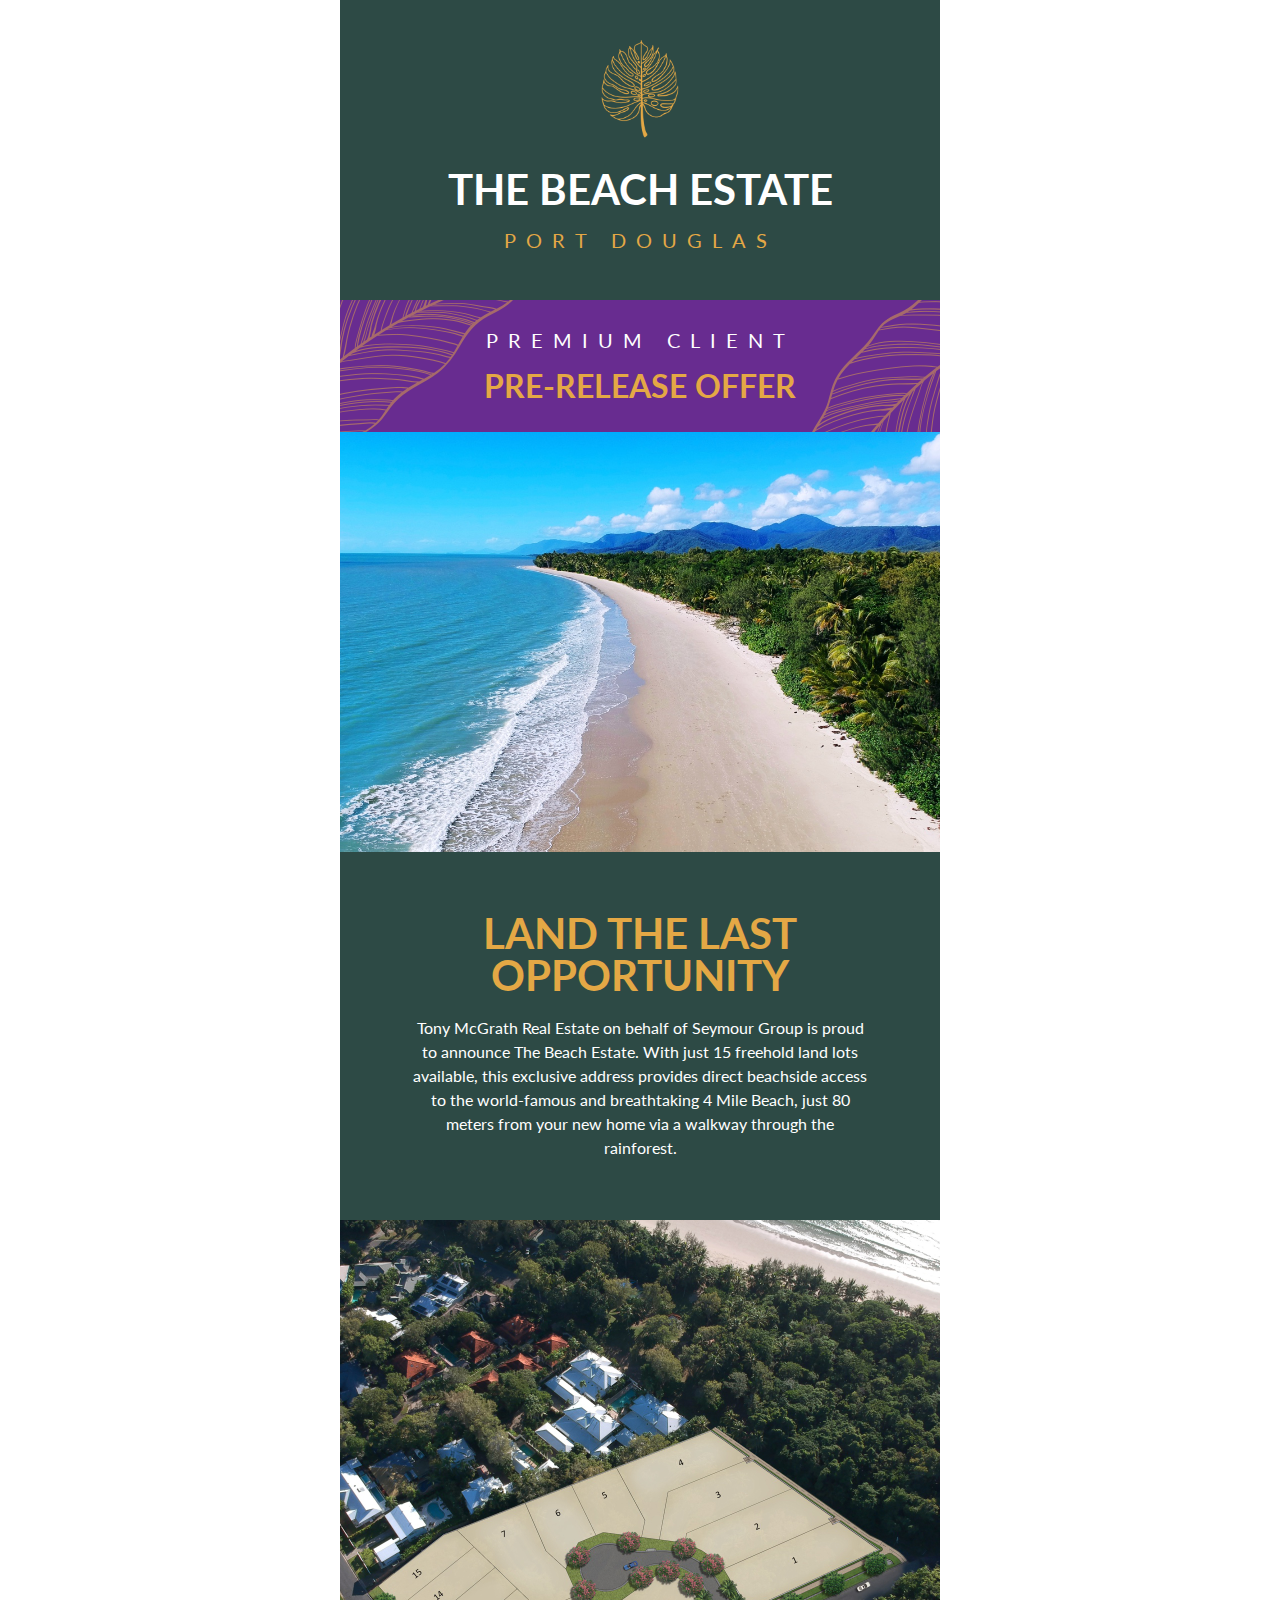
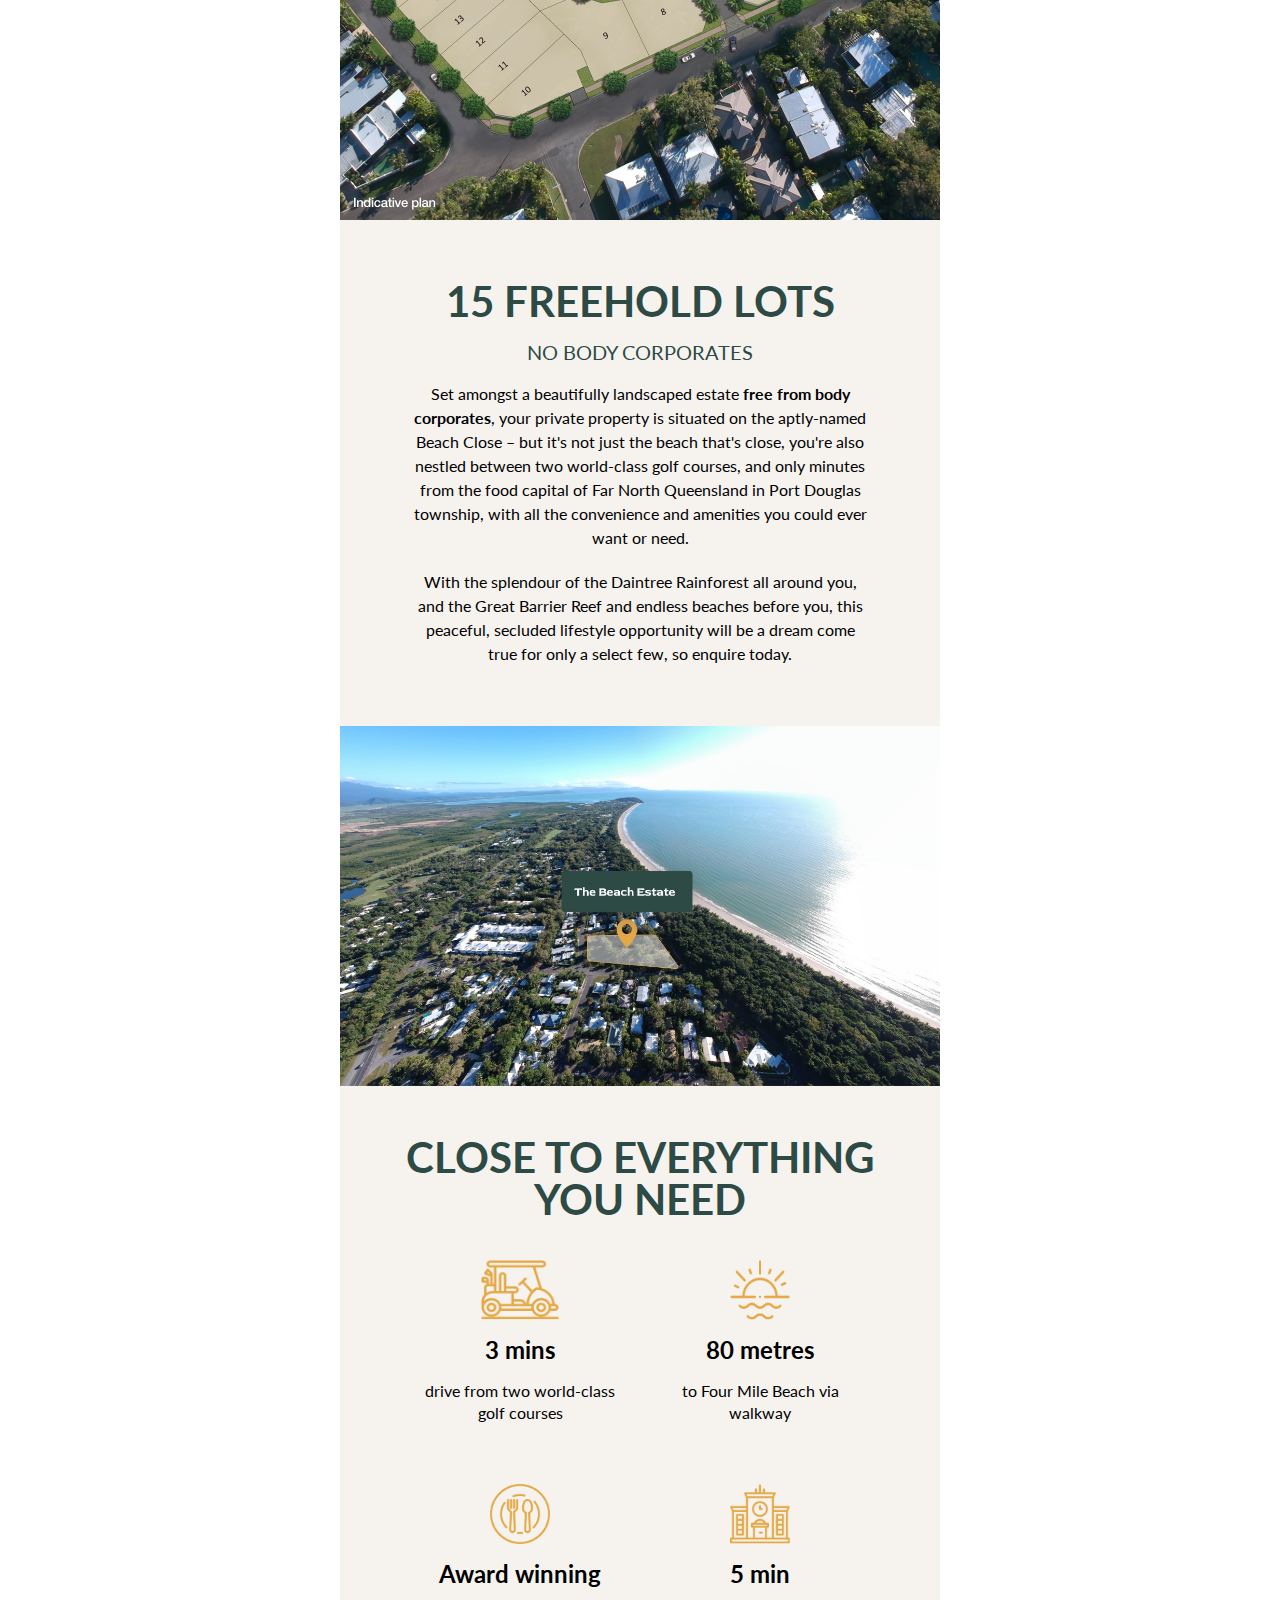
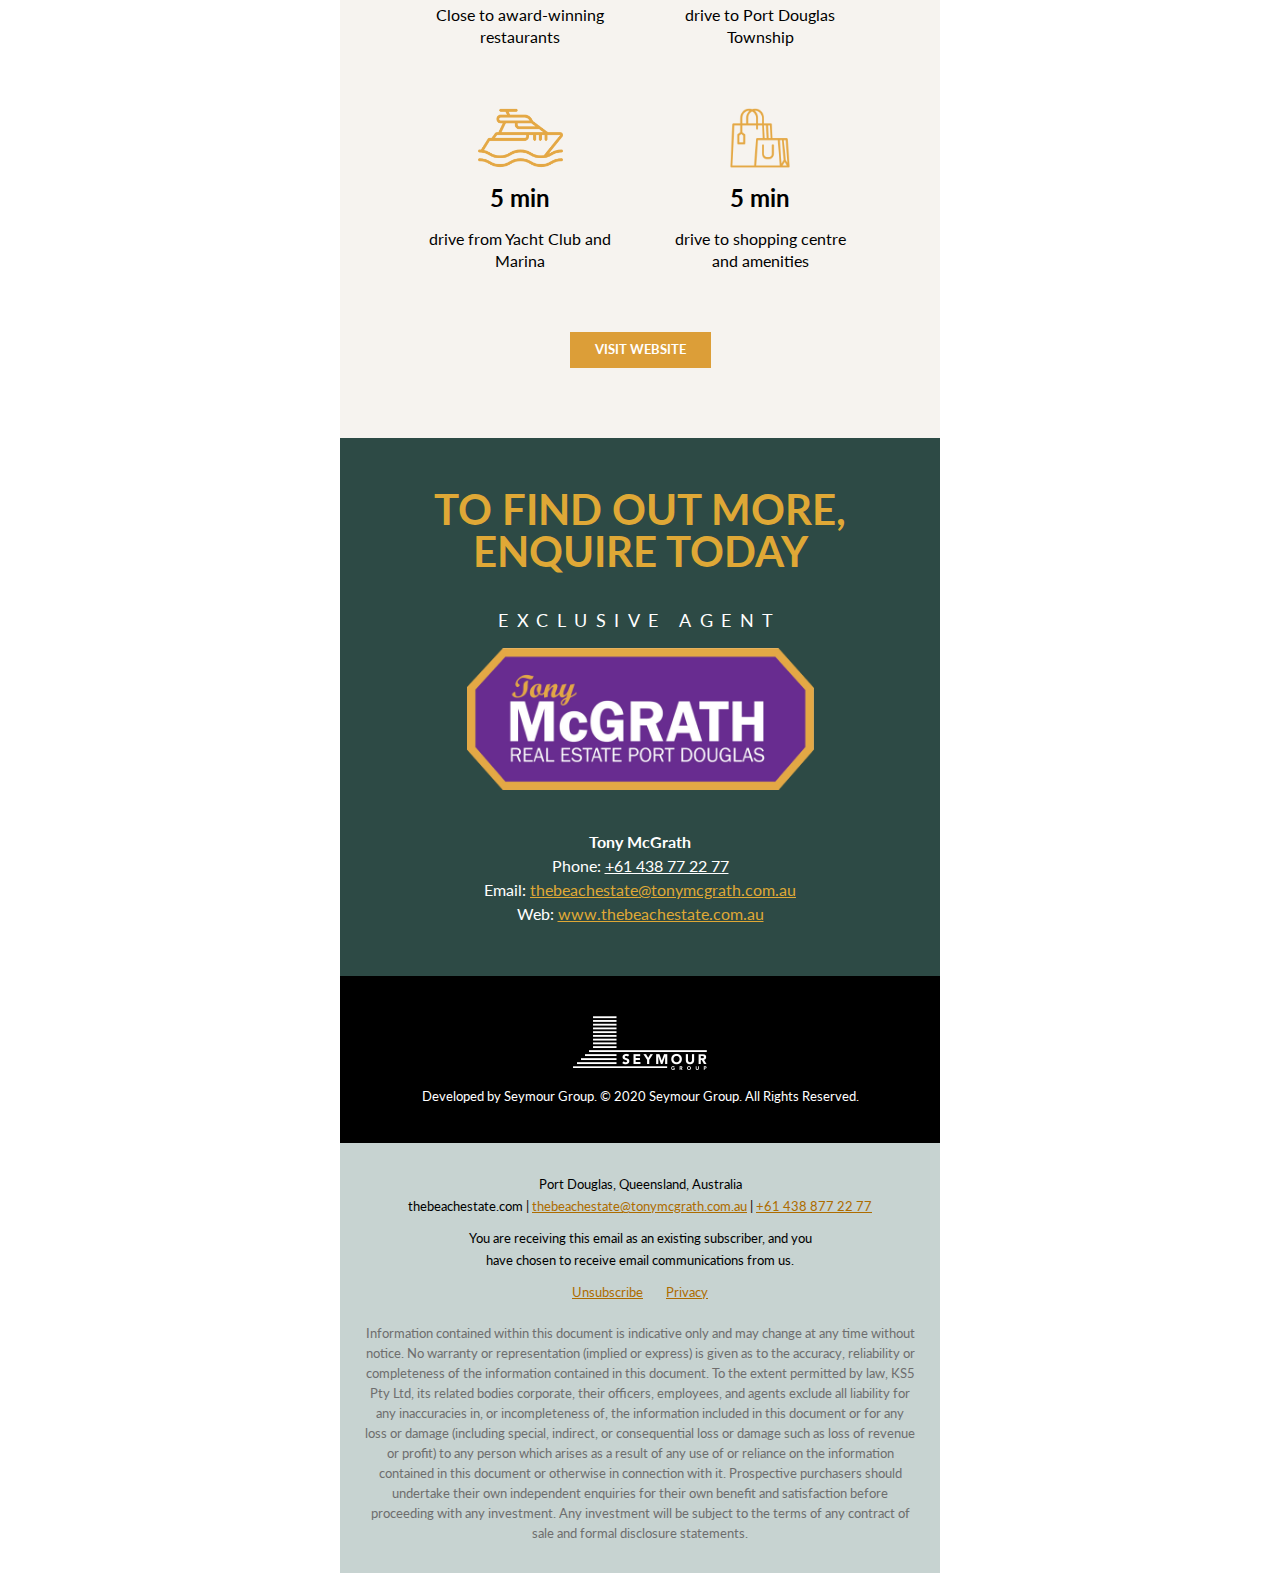
==== index.html @ 533c3c9e "Update footer link" ====
<!doctype html>
<html xmlns="http://www.w3.org/1999/xhtml" xmlns:v="urn:schemas-microsoft-com:vml" xmlns:o="urn:schemas-microsoft-com:office:office">

<head>
  <title>
  </title>
  <!--[if !mso]><!-- -->
  <meta http-equiv="X-UA-Compatible" content="IE=edge">
  <!--<![endif]-->
  <meta http-equiv="Content-Type" content="text/html; charset=UTF-8">
  <meta name="viewport" content="width=device-width, initial-scale=1">
  <style type="text/css">
    #outlook a {
      padding: 0;
    }

    body {
      margin: 0;
      padding: 0;
      -webkit-text-size-adjust: 100%;
      -ms-text-size-adjust: 100%;
    }

    table,
    td {
      border-collapse: collapse;
      mso-table-lspace: 0pt;
      mso-table-rspace: 0pt;
    }

    img {
      border: 0;
      height: auto;
      line-height: 100%;
      outline: none;
      text-decoration: none;
      -ms-interpolation-mode: bicubic;
    }

    p {
      display: block;
      margin: 13px 0;
    }
  </style>
  <!--[if mso]>
        <xml>
        <o:OfficeDocumentSettings>
          <o:AllowPNG/>
          <o:PixelsPerInch>96</o:PixelsPerInch>
        </o:OfficeDocumentSettings>
        </xml>
        <![endif]-->
  <!--[if lte mso 11]>
        <style type="text/css">
          .mj-outlook-group-fix { width:100% !important; }
        </style>
        <![endif]-->
  <!--[if !mso]><!-->
  <link href="https://fonts.googleapis.com/css?family=Lato:300,400,500,700" rel="stylesheet" type="text/css">
  <link href="https://fonts.googleapis.com/css2?family=Lato:wght@400;700&display=swap" rel="stylesheet" type="text/css">
  <style type="text/css">
    @import url(https://fonts.googleapis.com/css?family=Lato:300,400,500,700);
    @import url(https://fonts.googleapis.com/css2?family=Lato:wght@400;700&display=swap);
  </style>
  <!--<![endif]-->
  <style type="text/css">
    @media only screen and (min-width:480px) {
      .mj-column-per-100 {
        width: 100% !important;
        max-width: 100%;
      }

      .mj-column-per-40 {
        width: 40% !important;
        max-width: 40%;
      }
    }
  </style>
  <style type="text/css">
    @media only screen and (max-width:480px) {
      table.mj-full-width-mobile {
        width: 100% !important;
      }

      td.mj-full-width-mobile {
        width: auto !important;
      }
    }
  </style>
  <style type="text/css">
    @media (max-width:680px) {
      .title div {
        font-size: 30px !important
      }

      .sub-title div {
        font-size: 18px !important
      }
    }

    .inline-text div {
      white-space: nowrap;
    }

    @media (max-width:350px) {
      .inline-text div {
        font-size: 14px !important;
      }
    }
  </style>
</head>

<body>
  <div style="">
    <!-- Brand -->
    <!--[if mso | IE]>
      <table
         align="center" border="0" cellpadding="0" cellspacing="0" class="" style="width:600px;" width="600"
      >
        <tr>
          <td style="line-height:0px;font-size:0px;mso-line-height-rule:exactly;">
      <![endif]-->
    <div style="background:#2D4A45;background-color:#2D4A45;margin:0px auto;max-width:600px;">
      <table align="center" border="0" cellpadding="0" cellspacing="0" role="presentation" style="background:#2D4A45;background-color:#2D4A45;width:100%;">
        <tbody>
          <tr>
            <td style="direction:ltr;font-size:0px;padding:20px 0;text-align:center;">
              <!--[if mso | IE]>
                  <table role="presentation" border="0" cellpadding="0" cellspacing="0">
                
        <tr>
      
            <td
               class="" style="vertical-align:top;width:600px;"
            >
          <![endif]-->
              <div class="mj-column-per-100 mj-outlook-group-fix" style="font-size:0px;text-align:left;direction:ltr;display:inline-block;vertical-align:top;width:100%;">
                <table border="0" cellpadding="0" cellspacing="0" role="presentation" width="100%">
                  <tbody>
                    <tr>
                      <td style="vertical-align:top;padding:20px 0 20px;">
                        <table border="0" cellpadding="0" cellspacing="0" role="presentation" style="" width="100%">
                          <tr>
                            <td align="center" style="font-size:0px;padding:0 0 20px 0;word-break:break-word;">
                              <table border="0" cellpadding="0" cellspacing="0" role="presentation" style="border-collapse:collapse;border-spacing:0px;">
                                <tbody>
                                  <tr>
                                    <td style="width:78px;">
                                      <img height="auto" src="https://tomdevvn90.github.io/beach-estate-mail-template/assets/Branding/Palm-BRAND.png" style="border:0;display:block;outline:none;text-decoration:none;height:auto;width:100%;font-size:13px;" width="78" />
                                    </td>
                                  </tr>
                                </tbody>
                              </table>
                            </td>
                          </tr>
                          <tr>
                            <td align="center" class="title" style="font-size:0px;padding:10px 25px;word-break:break-word;">
                              <div style="font-family:Lato, Helvetica, Arial, sans-serif;font-size:42px;font-weight:700;line-height:1;text-align:center;text-transform:uppercase;color:white;">
                                <singleline label="The Beach Estate">The Beach Estate</singleline>
                              </div>
                            </td>
                          </tr>
                          <tr>
                            <td align="center" class="sub-title" style="font-size:0px;padding:10px 25px;word-break:break-word;">
                              <div style="font-family:Lato, Helvetica, Arial, sans-serif;font-size:20px;letter-spacing:10px;line-height:1;text-align:center;text-transform:uppercase;color:#E4A845;">
                                <singleline label="Port Douglas">Port Douglas</singleline>
                              </div>
                            </td>
                          </tr>
                        </table>
                      </td>
                    </tr>
                  </tbody>
                </table>
              </div>
              <!--[if mso | IE]>
            </td>
          
        </tr>
      
                  </table>
                <![endif]-->
            </td>
          </tr>
        </tbody>
      </table>
    </div>
    <!--[if mso | IE]>
          </td>
        </tr>
      </table>
      <![endif]-->
    <!-- Offer -->
    <!--[if mso | IE]>
      <table
         align="center" border="0" cellpadding="0" cellspacing="0" class="" style="width:600px;" width="600"
      >
        <tr>
          <td style="line-height:0px;font-size:0px;mso-line-height-rule:exactly;">
      
        <v:rect  style="width:600px;" xmlns:v="urn:schemas-microsoft-com:vml" fill="true" stroke="false">
        <v:fill  origin="0.5, 0" position="0.5, 0" src="https://tomdevvn90.github.io/beach-estate-mail-template/assets/bg-ss-2.png" color="#f0f0f0" type="tile" />
        <v:textbox style="mso-fit-shape-to-text:true" inset="0,0,0,0">
      <![endif]-->
    <div style="background:#f0f0f0 url(https://tomdevvn90.github.io/beach-estate-mail-template/assets/bg-ss-2.png) center top / auto repeat;background-position:center top;background-repeat:repeat;background-size:auto;margin:0px auto;max-width:600px;">
      <div style="line-height:0;font-size:0;">
        <table align="center" background="https://tomdevvn90.github.io/beach-estate-mail-template/assets/bg-ss-2.png" border="0" cellpadding="0" cellspacing="0" role="presentation" style="background:#f0f0f0 url(https://tomdevvn90.github.io/beach-estate-mail-template/assets/bg-ss-2.png) center top / auto repeat;background-position:center top;background-repeat:repeat;background-size:auto;width:100%;">
          <tbody>
            <tr>
              <td style="direction:ltr;font-size:0px;padding:20px 0;text-align:center;">
                <!--[if mso | IE]>
                  <table role="presentation" border="0" cellpadding="0" cellspacing="0">
                
        <tr>
      
            <td
               class="" style="vertical-align:top;width:600px;"
            >
          <![endif]-->
                <div class="mj-column-per-100 mj-outlook-group-fix" style="font-size:0px;text-align:left;direction:ltr;display:inline-block;vertical-align:top;width:100%;">
                  <table border="0" cellpadding="0" cellspacing="0" role="presentation" width="100%">
                    <tbody>
                      <tr>
                        <td style="vertical-align:top;padding:0;">
                          <table border="0" cellpadding="0" cellspacing="0" role="presentation" style="" width="100%">
                            <tr>
                              <td align="center" class="sub-title" style="font-size:0px;padding:10px 25px;word-break:break-word;">
                                <div style="font-family:Lato, Helvetica, Arial, sans-serif;font-size:20px;letter-spacing:10px;line-height:1;text-align:center;text-transform:uppercase;color:white;">
                                  <singleline label="Premium Client">Premium Client</singleline>
                                </div>
                              </td>
                            </tr>
                            <tr>
                              <td align="center" class="title" style="font-size:0px;padding:10px 25px;word-break:break-word;">
                                <div style="font-family:Lato, Helvetica, Arial, sans-serif;font-size:32px;font-weight:bold;line-height:1;text-align:center;text-transform:uppercase;color:#E4A845;">
                                  <singleline label="PRE-RELEASE OFFER">PRE-RELEASE OFFER</singleline>
                                </div>
                              </td>
                            </tr>
                          </table>
                        </td>
                      </tr>
                    </tbody>
                  </table>
                </div>
                <!--[if mso | IE]>
            </td>
          
        </tr>
      
                  </table>
                <![endif]-->
              </td>
            </tr>
          </tbody>
        </table>
      </div>
    </div>
    <!--[if mso | IE]>
        </v:textbox>
      </v:rect>
    
          </td>
        </tr>
      </table>
      <![endif]-->
    <!-- Image -->
    <!--[if mso | IE]>
      <table
         align="center" border="0" cellpadding="0" cellspacing="0" class="" style="width:600px;" width="600"
      >
        <tr>
          <td style="line-height:0px;font-size:0px;mso-line-height-rule:exactly;">
      
        <v:rect  style="width:600px;" xmlns:v="urn:schemas-microsoft-com:vml" fill="true" stroke="false">
        <v:fill  origin="0.5, 0" position="0.5, 0" src="https://tomdevvn90.github.io/beach-estate-mail-template/assets/image-beach@2x.jpg" type="tile" size="1,1" aspect="atleast" />
        <v:textbox style="mso-fit-shape-to-text:true" inset="0,0,0,0">
      <![endif]-->
    <div style="background:url(https://tomdevvn90.github.io/beach-estate-mail-template/assets/image-beach@2x.jpg) center top / cover repeat;background-position:center top;background-repeat:repeat;background-size:cover;margin:0px auto;max-width:600px;">
      <div style="line-height:0;font-size:0;">
        <table align="center" background="https://tomdevvn90.github.io/beach-estate-mail-template/assets/image-beach@2x.jpg" border="0" cellpadding="0" cellspacing="0" role="presentation" style="background:url(https://tomdevvn90.github.io/beach-estate-mail-template/assets/image-beach@2x.jpg) center top / cover repeat;background-position:center top;background-repeat:repeat;background-size:cover;width:100%;">
          <tbody>
            <tr>
              <td style="direction:ltr;font-size:0px;padding:70% 0 0 0;text-align:center;">
                <!--[if mso | IE]>
                  <table role="presentation" border="0" cellpadding="0" cellspacing="0">
                
        <tr>
      
        </tr>
      
                  </table>
                <![endif]-->
              </td>
            </tr>
          </tbody>
        </table>
      </div>
    </div>
    <!--[if mso | IE]>
        </v:textbox>
      </v:rect>
    
          </td>
        </tr>
      </table>
      <![endif]-->
    <!-- Introduction Text -->
    <!--[if mso | IE]>
      <table
         align="center" border="0" cellpadding="0" cellspacing="0" class="" style="width:600px;" width="600"
      >
        <tr>
          <td style="line-height:0px;font-size:0px;mso-line-height-rule:exactly;">
      <![endif]-->
    <div style="background:#2D4A45;background-color:#2D4A45;margin:0px auto;max-width:600px;">
      <table align="center" border="0" cellpadding="0" cellspacing="0" role="presentation" style="background:#2D4A45;background-color:#2D4A45;width:100%;">
        <tbody>
          <tr>
            <td style="direction:ltr;font-size:0px;padding:50px 8%;text-align:center;">
              <!--[if mso | IE]>
                  <table role="presentation" border="0" cellpadding="0" cellspacing="0">
                
        <tr>
      
            <td
               class="" style="vertical-align:top;width:584px;"
            >
          <![endif]-->
              <div class="mj-column-per-100 mj-outlook-group-fix" style="font-size:0px;text-align:left;direction:ltr;display:inline-block;vertical-align:top;width:100%;">
                <table border="0" cellpadding="0" cellspacing="0" role="presentation" style="vertical-align:top;" width="100%">
                  <tr>
                    <td align="center" class="title" style="font-size:0px;padding:10px 25px;word-break:break-word;">
                      <div style="font-family:Lato, Helvetica, Arial, sans-serif;font-size:42px;font-weight:700;line-height:1;text-align:center;text-transform:uppercase;color:#E4A845;">
                        <singleline label="Land the last opportunity">Land the last opportunity</singleline>
                      </div>
                    </td>
                  </tr>
                  <tr>
                    <td align="center" style="font-size:0px;padding:10px 25px;word-break:break-word;">
                      <div style="font-family:Lato, Helvetica, Arial, sans-serif;font-size:16px;line-height:24px;text-align:center;color:white;">
                        <multiline label="Tony McGrath Real Estate on behalf of Seymour Group is proud to announce The Beach Estate. With just 15 freehold land lots available, this exclusive address provides direct beachside access to the world-famous and breathtaking 4 Mile Beach, just 80 meters from your new home via a walkway through the rainforest.">Tony McGrath Real Estate on behalf of Seymour Group is proud to announce The Beach Estate. With just 15 freehold land lots available, this exclusive address provides direct beachside access to the world-famous and breathtaking 4 Mile Beach, just 80 meters from your new home via a walkway through the rainforest.</multiline>
                      </div>
                    </td>
                  </tr>
                </table>
              </div>
              <!--[if mso | IE]>
            </td>
          
        </tr>
      
                  </table>
                <![endif]-->
            </td>
          </tr>
        </tbody>
      </table>
    </div>
    <!--[if mso | IE]>
          </td>
        </tr>
      </table>
      <![endif]-->
    <!-- Image -->
    <!--[if mso | IE]>
      <table
         align="center" border="0" cellpadding="0" cellspacing="0" class="" style="width:600px;" width="600"
      >
        <tr>
          <td style="line-height:0px;font-size:0px;mso-line-height-rule:exactly;">
      
        <v:rect  style="width:600px;" xmlns:v="urn:schemas-microsoft-com:vml" fill="true" stroke="false">
        <v:fill  origin="0.5, 0" position="0.5, 0" src="https://tomdevvn90.github.io/beach-estate-mail-template/assets/image-lots@2x.jpg" type="tile" size="1,1" aspect="atleast" />
        <v:textbox style="mso-fit-shape-to-text:true" inset="0,0,0,0">
      <![endif]-->
    <div style="background:url(https://tomdevvn90.github.io/beach-estate-mail-template/assets/image-lots@2x.jpg) center top / cover repeat;background-position:center top;background-repeat:repeat;background-size:cover;margin:0px auto;max-width:600px;">
      <div style="line-height:0;font-size:0;">
        <table align="center" background="https://tomdevvn90.github.io/beach-estate-mail-template/assets/image-lots@2x.jpg" border="0" cellpadding="0" cellspacing="0" role="presentation" style="background:url(https://tomdevvn90.github.io/beach-estate-mail-template/assets/image-lots@2x.jpg) center top / cover repeat;background-position:center top;background-repeat:repeat;background-size:cover;width:100%;">
          <tbody>
            <tr>
              <td style="direction:ltr;font-size:0px;padding:100% 0 0 0;text-align:center;">
                <!--[if mso | IE]>
                  <table role="presentation" border="0" cellpadding="0" cellspacing="0">
                
        <tr>
      
        </tr>
      
                  </table>
                <![endif]-->
              </td>
            </tr>
          </tbody>
        </table>
      </div>
    </div>
    <!--[if mso | IE]>
        </v:textbox>
      </v:rect>
    
          </td>
        </tr>
      </table>
      <![endif]-->
    <!-- Text -->
    <!--[if mso | IE]>
      <table
         align="center" border="0" cellpadding="0" cellspacing="0" class="" style="width:600px;" width="600"
      >
        <tr>
          <td style="line-height:0px;font-size:0px;mso-line-height-rule:exactly;">
      <![endif]-->
    <div style="background:#F6F3EF;background-color:#F6F3EF;margin:0px auto;max-width:600px;">
      <table align="center" border="0" cellpadding="0" cellspacing="0" role="presentation" style="background:#F6F3EF;background-color:#F6F3EF;width:100%;">
        <tbody>
          <tr>
            <td style="direction:ltr;font-size:0px;padding:50px 8%;text-align:center;">
              <!--[if mso | IE]>
                  <table role="presentation" border="0" cellpadding="0" cellspacing="0">
                
        <tr>
      
            <td
               class="" style="vertical-align:top;width:584px;"
            >
          <![endif]-->
              <div class="mj-column-per-100 mj-outlook-group-fix" style="font-size:0px;text-align:left;direction:ltr;display:inline-block;vertical-align:top;width:100%;">
                <table border="0" cellpadding="0" cellspacing="0" role="presentation" style="vertical-align:top;" width="100%">
                  <tr>
                    <td align="center" class="title" style="font-size:0px;padding:10px 25px;word-break:break-word;">
                      <div style="font-family:Lato, Helvetica, Arial, sans-serif;font-size:42px;font-weight:bold;line-height:1;text-align:center;text-transform:uppercase;color:#2D4A45;">
                        <singleline label="15 FREEHOLD LOTS">15 FREEHOLD LOTS</singleline>
                      </div>
                    </td>
                  </tr>
                  <tr>
                    <td align="center" class="sub-title" style="font-size:0px;padding:10px 25px;word-break:break-word;">
                      <div style="font-family:Lato, Helvetica, Arial, sans-serif;font-size:20px;line-height:1;text-align:center;text-transform:uppercase;color:#2D4A45;">
                        <singleline label="NO BODY CORPORATES">NO BODY CORPORATES</singleline>
                      </div>
                    </td>
                  </tr>
                  <tr>
                    <td align="center" style="font-size:0px;padding:10px 25px;word-break:break-word;">
                      <div style="font-family:Lato, Helvetica, Arial, sans-serif;font-size:16px;line-height:24px;text-align:center;color:black;">
                        <multiline>Set amongst a beautifully landscaped estate <b>free from body corporates</b>, your private property is situated on the aptly-named Beach Close – but it's not just the beach that's close, you're also nestled between two world-class golf courses, and only minutes from the food capital of Far North Queensland in Port Douglas township, with all the convenience and amenities you could ever want or need.</multiline>
                      </div>
                    </td>
                  </tr>
                  <tr>
                    <td align="center" style="font-size:0px;padding:10px 25px;word-break:break-word;">
                      <div style="font-family:Lato, Helvetica, Arial, sans-serif;font-size:16px;line-height:24px;text-align:center;color:black;">
                        <multiline>With the splendour of the Daintree Rainforest all around you, and the Great Barrier Reef and endless beaches before you, this peaceful, secluded lifestyle opportunity will be a dream come true for only a select few, so enquire today.</multiline>
                      </div>
                    </td>
                  </tr>
                </table>
              </div>
              <!--[if mso | IE]>
            </td>
          
        </tr>
      
                  </table>
                <![endif]-->
            </td>
          </tr>
        </tbody>
      </table>
    </div>
    <!--[if mso | IE]>
          </td>
        </tr>
      </table>
      <![endif]-->
    <!-- Image -->
    <!--[if mso | IE]>
      <table
         align="center" border="0" cellpadding="0" cellspacing="0" class="" style="width:600px;" width="600"
      >
        <tr>
          <td style="line-height:0px;font-size:0px;mso-line-height-rule:exactly;">
      
        <v:rect  style="width:600px;" xmlns:v="urn:schemas-microsoft-com:vml" fill="true" stroke="false">
        <v:fill  origin="0.5, 0" position="0.5, 0" src="https://tomdevvn90.github.io/beach-estate-mail-template/assets/image-location@2x.jpg" type="tile" size="1,1" aspect="atleast" />
        <v:textbox style="mso-fit-shape-to-text:true" inset="0,0,0,0">
      <![endif]-->
    <div style="background:url(https://tomdevvn90.github.io/beach-estate-mail-template/assets/image-location@2x.jpg) center top / cover repeat;background-position:center top;background-repeat:repeat;background-size:cover;margin:0px auto;max-width:600px;">
      <div style="line-height:0;font-size:0;">
        <table align="center" background="https://tomdevvn90.github.io/beach-estate-mail-template/assets/image-location@2x.jpg" border="0" cellpadding="0" cellspacing="0" role="presentation" style="background:url(https://tomdevvn90.github.io/beach-estate-mail-template/assets/image-location@2x.jpg) center top / cover repeat;background-position:center top;background-repeat:repeat;background-size:cover;width:100%;">
          <tbody>
            <tr>
              <td style="direction:ltr;font-size:0px;padding:60% 0 0 0;text-align:center;">
                <!--[if mso | IE]>
                  <table role="presentation" border="0" cellpadding="0" cellspacing="0">
                
        <tr>
      
        </tr>
      
                  </table>
                <![endif]-->
              </td>
            </tr>
          </tbody>
        </table>
      </div>
    </div>
    <!--[if mso | IE]>
        </v:textbox>
      </v:rect>
    
          </td>
        </tr>
      </table>
      <![endif]-->
    <!-- Feature -->
    <!--[if mso | IE]>
      <table
         align="center" border="0" cellpadding="0" cellspacing="0" class="" style="width:600px;" width="600"
      >
        <tr>
          <td style="line-height:0px;font-size:0px;mso-line-height-rule:exactly;">
      <![endif]-->
    <div style="background:#F6F3EF;background-color:#F6F3EF;margin:0px auto;max-width:600px;">
      <table align="center" border="0" cellpadding="0" cellspacing="0" role="presentation" style="background:#F6F3EF;background-color:#F6F3EF;width:100%;">
        <tbody>
          <tr>
            <td style="direction:ltr;font-size:0px;padding:40px 0 0;text-align:center;">
              <!--[if mso | IE]>
                  <table role="presentation" border="0" cellpadding="0" cellspacing="0">
                
        <tr>
      
            <td
               class="" style="vertical-align:top;width:600px;"
            >
          <![endif]-->
              <div class="mj-column-per-100 mj-outlook-group-fix" style="font-size:0px;text-align:left;direction:ltr;display:inline-block;vertical-align:top;width:100%;">
                <table border="0" cellpadding="0" cellspacing="0" role="presentation" style="vertical-align:top;" width="100%">
                  <tr>
                    <td align="center" class="title" style="font-size:0px;padding:10px 25px;word-break:break-word;">
                      <div style="font-family:Lato, Helvetica, Arial, sans-serif;font-size:42px;font-weight:bold;line-height:1;text-align:center;text-transform:uppercase;color:#2D4A45;">
                        <singleline label="Close to everything you need">Close to everything you need</singleline>
                      </div>
                    </td>
                  </tr>
                </table>
              </div>
              <!--[if mso | IE]>
            </td>
          
        </tr>
      
                  </table>
                <![endif]-->
            </td>
          </tr>
        </tbody>
      </table>
    </div>
    <!--[if mso | IE]>
          </td>
        </tr>
      </table>
      
      <table
         align="center" border="0" cellpadding="0" cellspacing="0" class="" style="width:600px;" width="600"
      >
        <tr>
          <td style="line-height:0px;font-size:0px;mso-line-height-rule:exactly;">
      <![endif]-->
    <div style="background:#F6F3EF;background-color:#F6F3EF;margin:0px auto;max-width:600px;">
      <table align="center" border="0" cellpadding="0" cellspacing="0" role="presentation" style="background:#F6F3EF;background-color:#F6F3EF;width:100%;">
        <tbody>
          <tr>
            <td style="direction:ltr;font-size:0px;padding:20px 0;text-align:center;">
              <!--[if mso | IE]>
                  <table role="presentation" border="0" cellpadding="0" cellspacing="0">
                
        <tr>
      
            <td
               class="" style="vertical-align:top;width:240px;"
            >
          <![endif]-->
              <div class="mj-column-per-40 mj-outlook-group-fix" style="font-size:0px;text-align:left;direction:ltr;display:inline-block;vertical-align:top;width:100%;">
                <table border="0" cellpadding="0" cellspacing="0" role="presentation" style="vertical-align:top;" width="100%">
                  <tr>
                    <td align="center" style="font-size:0px;padding:10px 25px;word-break:break-word;">
                      <table border="0" cellpadding="0" cellspacing="0" role="presentation" style="border-collapse:collapse;border-spacing:0px;">
                        <tbody>
                          <tr>
                            <td style="width:78px;">
                              <img height="60" src="https://tomdevvn90.github.io/beach-estate-mail-template/assets/Icons/64px-Golf@2x.png" style="border:0;display:block;outline:none;text-decoration:none;height:60px;width:100%;font-size:13px;" width="78" />
                            </td>
                          </tr>
                        </tbody>
                      </table>
                    </td>
                  </tr>
                  <tr>
                    <td align="center" style="font-size:0px;padding:10px 25px;word-break:break-word;">
                      <div style="font-family:Lato, Helvetica, Arial, sans-serif;font-size:24px;font-weight:bold;line-height:20px;text-align:center;color:black;">
                        <singleline label="3 mins">3 mins</singleline>
                      </div>
                    </td>
                  </tr>
                  <tr>
                    <td align="center" style="font-size:0px;padding:10px 25px;word-break:break-word;">
                      <div style="font-family:Lato, Helvetica, Arial, sans-serif;font-size:16px;line-height:22px;text-align:center;color:black;">
                        <multiline>drive from two world-class golf courses</multiline>
                      </div>
                    </td>
                  </tr>
                </table>
              </div>
              <!--[if mso | IE]>
            </td>
          
            <td
               class="" style="vertical-align:top;width:240px;"
            >
          <![endif]-->
              <div class="mj-column-per-40 mj-outlook-group-fix" style="font-size:0px;text-align:left;direction:ltr;display:inline-block;vertical-align:top;width:100%;">
                <table border="0" cellpadding="0" cellspacing="0" role="presentation" style="vertical-align:top;" width="100%">
                  <tr>
                    <td align="center" style="font-size:0px;padding:10px 25px;word-break:break-word;">
                      <table border="0" cellpadding="0" cellspacing="0" role="presentation" style="border-collapse:collapse;border-spacing:0px;">
                        <tbody>
                          <tr>
                            <td style="width:60px;">
                              <img height="60" src="https://tomdevvn90.github.io/beach-estate-mail-template/assets/Icons/64px-Sunset@2x.png" style="border:0;display:block;outline:none;text-decoration:none;height:60px;width:100%;font-size:13px;" width="60" />
                            </td>
                          </tr>
                        </tbody>
                      </table>
                    </td>
                  </tr>
                  <tr>
                    <td align="center" style="font-size:0px;padding:10px 25px;word-break:break-word;">
                      <div style="font-family:Lato, Helvetica, Arial, sans-serif;font-size:24px;font-weight:bold;line-height:20px;text-align:center;color:black;">
                        <singleline label="80 metres">80 metres</singleline>
                      </div>
                    </td>
                  </tr>
                  <tr>
                    <td align="center" style="font-size:0px;padding:10px 25px;word-break:break-word;">
                      <div style="font-family:Lato, Helvetica, Arial, sans-serif;font-size:16px;line-height:22px;text-align:center;color:black;">
                        <multiline>to Four Mile Beach via walkway</multiline>
                      </div>
                    </td>
                  </tr>
                </table>
              </div>
              <!--[if mso | IE]>
            </td>
          
        </tr>
      
                  </table>
                <![endif]-->
            </td>
          </tr>
        </tbody>
      </table>
    </div>
    <!--[if mso | IE]>
          </td>
        </tr>
      </table>
      
      <table
         align="center" border="0" cellpadding="0" cellspacing="0" class="" style="width:600px;" width="600"
      >
        <tr>
          <td style="line-height:0px;font-size:0px;mso-line-height-rule:exactly;">
      <![endif]-->
    <div style="background:#F6F3EF;background-color:#F6F3EF;margin:0px auto;max-width:600px;">
      <table align="center" border="0" cellpadding="0" cellspacing="0" role="presentation" style="background:#F6F3EF;background-color:#F6F3EF;width:100%;">
        <tbody>
          <tr>
            <td style="direction:ltr;font-size:0px;padding:20px 0;text-align:center;">
              <!--[if mso | IE]>
                  <table role="presentation" border="0" cellpadding="0" cellspacing="0">
                
        <tr>
      
            <td
               class="" style="vertical-align:top;width:240px;"
            >
          <![endif]-->
              <div class="mj-column-per-40 mj-outlook-group-fix" style="font-size:0px;text-align:left;direction:ltr;display:inline-block;vertical-align:top;width:100%;">
                <table border="0" cellpadding="0" cellspacing="0" role="presentation" style="vertical-align:top;" width="100%">
                  <tr>
                    <td align="center" style="font-size:0px;padding:10px 25px;word-break:break-word;">
                      <table border="0" cellpadding="0" cellspacing="0" role="presentation" style="border-collapse:collapse;border-spacing:0px;">
                        <tbody>
                          <tr>
                            <td style="width:60px;">
                              <img height="60" src="https://tomdevvn90.github.io/beach-estate-mail-template/assets/Icons/64px-Plate@2x.png" style="border:0;display:block;outline:none;text-decoration:none;height:60px;width:100%;font-size:13px;" width="60" />
                            </td>
                          </tr>
                        </tbody>
                      </table>
                    </td>
                  </tr>
                  <tr>
                    <td align="center" style="font-size:0px;padding:10px 25px;word-break:break-word;">
                      <div style="font-family:Lato, Helvetica, Arial, sans-serif;font-size:24px;font-weight:bold;line-height:20px;text-align:center;color:black;">
                        <singleline label="Award winning">Award winning</singleline>
                      </div>
                    </td>
                  </tr>
                  <tr>
                    <td align="center" style="font-size:0px;padding:10px 25px;word-break:break-word;">
                      <div style="font-family:Lato, Helvetica, Arial, sans-serif;font-size:16px;line-height:22px;text-align:center;color:black;">
                        <multiline>Close to award-winning restaurants</multiline>
                      </div>
                    </td>
                  </tr>
                </table>
              </div>
              <!--[if mso | IE]>
            </td>
          
            <td
               class="" style="vertical-align:top;width:240px;"
            >
          <![endif]-->
              <div class="mj-column-per-40 mj-outlook-group-fix" style="font-size:0px;text-align:left;direction:ltr;display:inline-block;vertical-align:top;width:100%;">
                <table border="0" cellpadding="0" cellspacing="0" role="presentation" style="vertical-align:top;" width="100%">
                  <tr>
                    <td align="center" style="font-size:0px;padding:10px 25px;word-break:break-word;">
                      <table border="0" cellpadding="0" cellspacing="0" role="presentation" style="border-collapse:collapse;border-spacing:0px;">
                        <tbody>
                          <tr>
                            <td style="width:60px;">
                              <img height="60" src="https://tomdevvn90.github.io/beach-estate-mail-template/assets/Icons/64px-Townhall@2x.png" style="border:0;display:block;outline:none;text-decoration:none;height:60px;width:100%;font-size:13px;" width="60" />
                            </td>
                          </tr>
                        </tbody>
                      </table>
                    </td>
                  </tr>
                  <tr>
                    <td align="center" style="font-size:0px;padding:10px 25px;word-break:break-word;">
                      <div style="font-family:Lato, Helvetica, Arial, sans-serif;font-size:24px;font-weight:bold;line-height:20px;text-align:center;color:black;">
                        <singleline label="5 min">5 min</singleline>
                      </div>
                    </td>
                  </tr>
                  <tr>
                    <td align="center" style="font-size:0px;padding:10px 25px;word-break:break-word;">
                      <div style="font-family:Lato, Helvetica, Arial, sans-serif;font-size:16px;line-height:22px;text-align:center;color:black;">
                        <multiline>drive to Port Douglas Township</multiline>
                      </div>
                    </td>
                  </tr>
                </table>
              </div>
              <!--[if mso | IE]>
            </td>
          
        </tr>
      
                  </table>
                <![endif]-->
            </td>
          </tr>
        </tbody>
      </table>
    </div>
    <!--[if mso | IE]>
          </td>
        </tr>
      </table>
      
      <table
         align="center" border="0" cellpadding="0" cellspacing="0" class="" style="width:600px;" width="600"
      >
        <tr>
          <td style="line-height:0px;font-size:0px;mso-line-height-rule:exactly;">
      <![endif]-->
    <div style="background:#F6F3EF;background-color:#F6F3EF;margin:0px auto;max-width:600px;">
      <table align="center" border="0" cellpadding="0" cellspacing="0" role="presentation" style="background:#F6F3EF;background-color:#F6F3EF;width:100%;">
        <tbody>
          <tr>
            <td style="direction:ltr;font-size:0px;padding:20px 0;text-align:center;">
              <!--[if mso | IE]>
                  <table role="presentation" border="0" cellpadding="0" cellspacing="0">
                
        <tr>
      
            <td
               class="" style="vertical-align:top;width:240px;"
            >
          <![endif]-->
              <div class="mj-column-per-40 mj-outlook-group-fix" style="font-size:0px;text-align:left;direction:ltr;display:inline-block;vertical-align:top;width:100%;">
                <table border="0" cellpadding="0" cellspacing="0" role="presentation" style="vertical-align:top;" width="100%">
                  <tr>
                    <td align="center" style="font-size:0px;padding:10px 25px;word-break:break-word;">
                      <table border="0" cellpadding="0" cellspacing="0" role="presentation" style="border-collapse:collapse;border-spacing:0px;">
                        <tbody>
                          <tr>
                            <td style="width:85px;">
                              <img height="60" src="https://tomdevvn90.github.io/beach-estate-mail-template/assets/Icons/64px-Boat@2x.png" style="border:0;display:block;outline:none;text-decoration:none;height:60px;width:100%;font-size:13px;" width="85" />
                            </td>
                          </tr>
                        </tbody>
                      </table>
                    </td>
                  </tr>
                  <tr>
                    <td align="center" style="font-size:0px;padding:10px 25px;word-break:break-word;">
                      <div style="font-family:Lato, Helvetica, Arial, sans-serif;font-size:24px;font-weight:bold;line-height:20px;text-align:center;color:black;">
                        <singleline label="5 min">5 min</singleline>
                      </div>
                    </td>
                  </tr>
                  <tr>
                    <td align="center" style="font-size:0px;padding:10px 25px;word-break:break-word;">
                      <div style="font-family:Lato, Helvetica, Arial, sans-serif;font-size:16px;line-height:22px;text-align:center;color:black;">
                        <multiline>drive from Yacht Club and Marina</multiline>
                      </div>
                    </td>
                  </tr>
                </table>
              </div>
              <!--[if mso | IE]>
            </td>
          
            <td
               class="" style="vertical-align:top;width:240px;"
            >
          <![endif]-->
              <div class="mj-column-per-40 mj-outlook-group-fix" style="font-size:0px;text-align:left;direction:ltr;display:inline-block;vertical-align:top;width:100%;">
                <table border="0" cellpadding="0" cellspacing="0" role="presentation" style="vertical-align:top;" width="100%">
                  <tr>
                    <td align="center" style="font-size:0px;padding:10px 25px;word-break:break-word;">
                      <table border="0" cellpadding="0" cellspacing="0" role="presentation" style="border-collapse:collapse;border-spacing:0px;">
                        <tbody>
                          <tr>
                            <td style="width:60px;">
                              <img height="60" src="https://tomdevvn90.github.io/beach-estate-mail-template/assets/Icons/64px-Shopping@2x.png" style="border:0;display:block;outline:none;text-decoration:none;height:60px;width:100%;font-size:13px;" width="60" />
                            </td>
                          </tr>
                        </tbody>
                      </table>
                    </td>
                  </tr>
                  <tr>
                    <td align="center" style="font-size:0px;padding:10px 25px;word-break:break-word;">
                      <div style="font-family:Lato, Helvetica, Arial, sans-serif;font-size:24px;font-weight:bold;line-height:20px;text-align:center;color:black;">
                        <singleline label="5 min">5 min</singleline>
                      </div>
                    </td>
                  </tr>
                  <tr>
                    <td align="center" style="font-size:0px;padding:10px 25px;word-break:break-word;">
                      <div style="font-family:Lato, Helvetica, Arial, sans-serif;font-size:16px;line-height:22px;text-align:center;color:black;">
                        <multiline>drive to shopping centre and amenities</multiline>
                      </div>
                    </td>
                  </tr>
                </table>
              </div>
              <!--[if mso | IE]>
            </td>
          
        </tr>
      
                  </table>
                <![endif]-->
            </td>
          </tr>
        </tbody>
      </table>
    </div>
    <!--[if mso | IE]>
          </td>
        </tr>
      </table>
      
      <table
         align="center" border="0" cellpadding="0" cellspacing="0" class="" style="width:600px;" width="600"
      >
        <tr>
          <td style="line-height:0px;font-size:0px;mso-line-height-rule:exactly;">
      <![endif]-->
    <div style="background:#F6F3EF;background-color:#F6F3EF;margin:0px auto;max-width:600px;">
      <table align="center" border="0" cellpadding="0" cellspacing="0" role="presentation" style="background:#F6F3EF;background-color:#F6F3EF;width:100%;">
        <tbody>
          <tr>
            <td style="direction:ltr;font-size:0px;padding:20px 0;text-align:center;">
              <!--[if mso | IE]>
                  <table role="presentation" border="0" cellpadding="0" cellspacing="0">
                
        <tr>
      
            <td
               class="" style="vertical-align:top;width:600px;"
            >
          <![endif]-->
              <div class="mj-column-per-100 mj-outlook-group-fix" style="font-size:0px;text-align:left;direction:ltr;display:inline-block;vertical-align:top;width:100%;">
                <table border="0" cellpadding="0" cellspacing="0" role="presentation" style="vertical-align:top;" width="100%">
                  <tr>
                    <td align="center" vertical-align="middle" style="font-size:0px;padding:10px 25px;word-break:break-word;">
                      <table border="0" cellpadding="0" cellspacing="0" role="presentation" style="border-collapse:separate;line-height:100%;">
                        <tr>
                          <td align="center" bgcolor="#DC9E38" role="presentation" style="border:none;border-radius:0px;cursor:auto;mso-padding-alt:10px 25px;background:#DC9E38;" valign="middle">
                            <a href="https://www.thebeachestate.com/" style="display:inline-block;background:#DC9E38;color:white;font-family:Lato, Helvetica, Arial, sans-serif;font-size:13px;font-weight:700;line-height:120%;margin:0;text-decoration:none;text-transform:uppercase;padding:10px 25px;mso-padding-alt:0px;border-radius:0px;" target="_blank"> Visit website </a>
                          </td>
                        </tr>
                      </table>
                    </td>
                  </tr>
                  <tr>
                    <td style="font-size:0px;word-break:break-word;">
                      <!--[if mso | IE]>
    
        <table role="presentation" border="0" cellpadding="0" cellspacing="0"><tr><td height="40" style="height:40px;">
      
    <![endif]-->
                      <div style="height:40px;"> &nbsp; </div>
                      <!--[if mso | IE]>
    
        </td></tr></table>
      
    <![endif]-->
                    </td>
                  </tr>
                </table>
              </div>
              <!--[if mso | IE]>
            </td>
          
        </tr>
      
                  </table>
                <![endif]-->
            </td>
          </tr>
        </tbody>
      </table>
    </div>
    <!--[if mso | IE]>
          </td>
        </tr>
      </table>
      <![endif]-->
    <!-- Contact -->
    <!--[if mso | IE]>
      <table
         align="center" border="0" cellpadding="0" cellspacing="0" class="" style="width:600px;" width="600"
      >
        <tr>
          <td style="line-height:0px;font-size:0px;mso-line-height-rule:exactly;">
      <![endif]-->
    <div style="background:#2D4A45;background-color:#2D4A45;margin:0px auto;max-width:600px;">
      <table align="center" border="0" cellpadding="0" cellspacing="0" role="presentation" style="background:#2D4A45;background-color:#2D4A45;width:100%;">
        <tbody>
          <tr>
            <td style="direction:ltr;font-size:0px;padding:40px 0;text-align:center;">
              <!--[if mso | IE]>
                  <table role="presentation" border="0" cellpadding="0" cellspacing="0">
                
        <tr>
      
            <td
               class="" style="vertical-align:top;width:600px;"
            >
          <![endif]-->
              <div class="mj-column-per-100 mj-outlook-group-fix" style="font-size:0px;text-align:left;direction:ltr;display:inline-block;vertical-align:top;width:100%;">
                <table border="0" cellpadding="0" cellspacing="0" role="presentation" style="vertical-align:top;" width="100%">
                  <tr>
                    <td align="center" class="title" style="font-size:0px;padding:10px 25px;word-break:break-word;">
                      <div style="font-family:Lato, Helvetica, Arial, sans-serif;font-size:42px;font-weight:bold;line-height:1;text-align:center;text-transform:uppercase;color:#DFA836;">
                        <multiline label="To find out more, enquire today">To find out more, enquire today</multiline>
                      </div>
                    </td>
                  </tr>
                  <tr>
                    <td style="font-size:0px;word-break:break-word;">
                      <!--[if mso | IE]>
    
        <table role="presentation" border="0" cellpadding="0" cellspacing="0"><tr><td height="20" style="height:20px;">
      
    <![endif]-->
                      <div style="height:20px;"> &nbsp; </div>
                      <!--[if mso | IE]>
    
        </td></tr></table>
      
    <![endif]-->
                    </td>
                  </tr>
                  <tr>
                    <td align="center" class="sub-title" style="font-size:0px;padding:10px 25px;word-break:break-word;">
                      <div style="font-family:Lato, Helvetica, Arial, sans-serif;font-size:18px;letter-spacing:8.5px;line-height:16px;text-align:center;text-transform:uppercase;color:white;">
                        <singleline label="Exclusive agent">Exclusive agent</singleline>
                      </div>
                    </td>
                  </tr>
                  <tr>
                    <td align="center" style="font-size:0px;padding:10px 25px;word-break:break-word;">
                      <table border="0" cellpadding="0" cellspacing="0" role="presentation" style="border-collapse:collapse;border-spacing:0px;">
                        <tbody>
                          <tr>
                            <td style="width:347px;">
                              <img height="auto" src="https://tomdevvn90.github.io/beach-estate-mail-template/assets/Branding/McGrath-Logo@2x.png" style="border:0;display:block;outline:none;text-decoration:none;height:auto;width:100%;font-size:13px;" width="347" />
                            </td>
                          </tr>
                        </tbody>
                      </table>
                    </td>
                  </tr>
                  <tr>
                    <td style="font-size:0px;word-break:break-word;">
                      <!--[if mso | IE]>
    
        <table role="presentation" border="0" cellpadding="0" cellspacing="0"><tr><td height="20" style="height:20px;">
      
    <![endif]-->
                      <div style="height:20px;"> &nbsp; </div>
                      <!--[if mso | IE]>
    
        </td></tr></table>
      
    <![endif]-->
                    </td>
                  </tr>
                  <tr>
                    <td align="center" class="inline-text" style="font-size:0px;padding:10px 25px;word-break:break-word;">
                      <div style="font-family:Lato, Helvetica, Arial, sans-serif;font-size:16px;line-height:24px;text-align:center;color:white;"><strong>
                          <singleline label="Tony McGrath">Tony McGrath</singleline>
                        </strong><br />
                        <singleline>Phone:</singleline> <a style="color: white;" href="tel:+61438772277">
                          <singleline>+61 438 77 22 77</singleline>
                        </a><br />
                        <singleline>Email:</singleline> <a style="color: #DFA836;" href="mailto:thebeachestate@tonymcgrath.com.au">
                          <singleline>thebeachestate@tonymcgrath.com.au</singleline>
                        </a> <br />
                        <singleline>Web:</singleline> <a style="color: #DFA836;" href="https://www.thebeachestate.com.au" target="_blank">
                          <singleline>www.thebeachestate.com.au</singleline>
                        </a><br />
                      </div>
                    </td>
                  </tr>
                </table>
              </div>
              <!--[if mso | IE]>
            </td>
          
        </tr>
      
                  </table>
                <![endif]-->
            </td>
          </tr>
        </tbody>
      </table>
    </div>
    <!--[if mso | IE]>
          </td>
        </tr>
      </table>
      <![endif]-->
    <!-- Footer -->
    <!--[if mso | IE]>
      <table
         align="center" border="0" cellpadding="0" cellspacing="0" class="" style="width:600px;" width="600"
      >
        <tr>
          <td style="line-height:0px;font-size:0px;mso-line-height-rule:exactly;">
      <![endif]-->
    <div style="background:black;background-color:black;margin:0px auto;max-width:600px;">
      <table align="center" border="0" cellpadding="0" cellspacing="0" role="presentation" style="background:black;background-color:black;width:100%;">
        <tbody>
          <tr>
            <td style="direction:ltr;font-size:0px;padding:30px 0;text-align:center;">
              <!--[if mso | IE]>
                  <table role="presentation" border="0" cellpadding="0" cellspacing="0">
                
        <tr>
      
            <td
               class="" style="vertical-align:top;width:600px;"
            >
          <![endif]-->
              <div class="mj-column-per-100 mj-outlook-group-fix" style="font-size:0px;text-align:left;direction:ltr;display:inline-block;vertical-align:top;width:100%;">
                <table border="0" cellpadding="0" cellspacing="0" role="presentation" style="vertical-align:top;" width="100%">
                  <tr>
                    <td align="center" style="font-size:0px;padding:10px 25px;word-break:break-word;">
                      <table border="0" cellpadding="0" cellspacing="0" role="presentation" style="border-collapse:collapse;border-spacing:0px;">
                        <tbody>
                          <tr>
                            <td style="width:134px;">
                              <img height="auto" src="https://tomdevvn90.github.io/beach-estate-mail-template/assets/Branding/Seymour-LOGO-reverse@2x.png" style="border:0;display:block;outline:none;text-decoration:none;height:auto;width:100%;font-size:13px;" width="134" />
                            </td>
                          </tr>
                        </tbody>
                      </table>
                    </td>
                  </tr>
                  <tr>
                    <td align="center" style="font-size:0px;padding:10px 25px;word-break:break-word;">
                      <div style="font-family:Lato, Helvetica, Arial, sans-serif;font-size:13px;line-height:1;text-align:center;color:white;">
                        <multiline>Developed by Seymour Group. © 2020 Seymour Group. All Rights Reserved.</multiline>
                      </div>
                    </td>
                  </tr>
                </table>
              </div>
              <!--[if mso | IE]>
            </td>
          
        </tr>
      
                  </table>
                <![endif]-->
            </td>
          </tr>
        </tbody>
      </table>
    </div>
    <!--[if mso | IE]>
          </td>
        </tr>
      </table>
      
      <table
         align="center" border="0" cellpadding="0" cellspacing="0" class="" style="width:600px;" width="600"
      >
        <tr>
          <td style="line-height:0px;font-size:0px;mso-line-height-rule:exactly;">
      <![endif]-->
    <div style="background:#C7D3D1;background-color:#C7D3D1;margin:0px auto;max-width:600px;">
      <table align="center" border="0" cellpadding="0" cellspacing="0" role="presentation" style="background:#C7D3D1;background-color:#C7D3D1;width:100%;">
        <tbody>
          <tr>
            <td style="direction:ltr;font-size:0px;padding:20px 0;text-align:center;">
              <!--[if mso | IE]>
                  <table role="presentation" border="0" cellpadding="0" cellspacing="0">
                
        <tr>
      
            <td
               class="" style="vertical-align:top;width:600px;"
            >
          <![endif]-->
              <div class="mj-column-per-100 mj-outlook-group-fix" style="font-size:0px;text-align:left;direction:ltr;display:inline-block;vertical-align:top;width:100%;">
                <table border="0" cellpadding="0" cellspacing="0" role="presentation" style="vertical-align:top;" width="100%">
                  <tr>
                    <td align="center" style="font-size:0px;padding:10px 25px;word-break:break-word;">
                      <div style="font-family:Lato, Helvetica, Arial, sans-serif;font-size:13px;line-height:22px;text-align:center;color:black;">
                        <multiline> Port Douglas, Queensland, Australia<br /> thebeachestate.com | <a href="thebeachestate@tonymcgrath.com.au" style="color: #AD6C00;">thebeachestate@tonymcgrath.com.au</a> | <a href="tel:+61 438 877 22 77" style="color: #AD6C00;">+61 438 877 22 77</a><br />
                        </multiline>
                      </div>
                    </td>
                  </tr>
                  <tr>
                    <td align="center" style="font-size:0px;padding:0 20%;word-break:break-word;">
                      <div style="font-family:Lato, Helvetica, Arial, sans-serif;font-size:13px;line-height:22px;text-align:center;color:black;">
                        <multiline>You are receiving this email as an existing subscriber, and you have chosen to receive email communications from us.</multiline>
                      </div>
                    </td>
                  </tr>
                  <tr>
                    <td align="center" style="font-size:0px;padding:10px 25px;word-break:break-word;">
                      <div style="font-family:Lato, Helvetica, Arial, sans-serif;font-size:13px;line-height:22px;text-align:center;color:black;"><a style="color: #AD6C00; margin-right: 20px" href="#unsubscribe">Unsubscribe</a>
                        <a style="color: #AD6C00;" href="#privacy">Privacy</a>
                      </div>
                    </td>
                  </tr>
                  <tr>
                    <td align="center" style="font-size:0px;padding:10px 25px;word-break:break-word;">
                      <div style="font-family:Lato, Helvetica, Arial, sans-serif;font-size:13px;line-height:20px;text-align:center;color:#6E6E6E;">
                        <multiline> Information contained within this document is indicative only and may change at any time without notice. No warranty or representation (implied or express) is given as to the accuracy, reliability or completeness of the information contained in this document. To the extent permitted by law, KS5 Pty Ltd, its related bodies corporate, their officers, employees, and agents exclude all liability for any inaccuracies in, or incompleteness of, the information included in this document or for any loss or damage (including special, indirect, or consequential loss or damage such as loss of revenue or profit) to any person which arises as a result of any use of or reliance on the information contained in this document or otherwise in connection with it. Prospective purchasers should undertake their own independent enquiries for their own benefit and satisfaction before proceeding with any investment. Any investment will be subject to the terms of any contract of sale and formal disclosure statements. </multiline>
                      </div>
                    </td>
                  </tr>
                </table>
              </div>
              <!--[if mso | IE]>
            </td>
          
        </tr>
      
                  </table>
                <![endif]-->
            </td>
          </tr>
        </tbody>
      </table>
    </div>
    <!--[if mso | IE]>
          </td>
        </tr>
      </table>
      <![endif]-->
  </div>
</body>

</html>
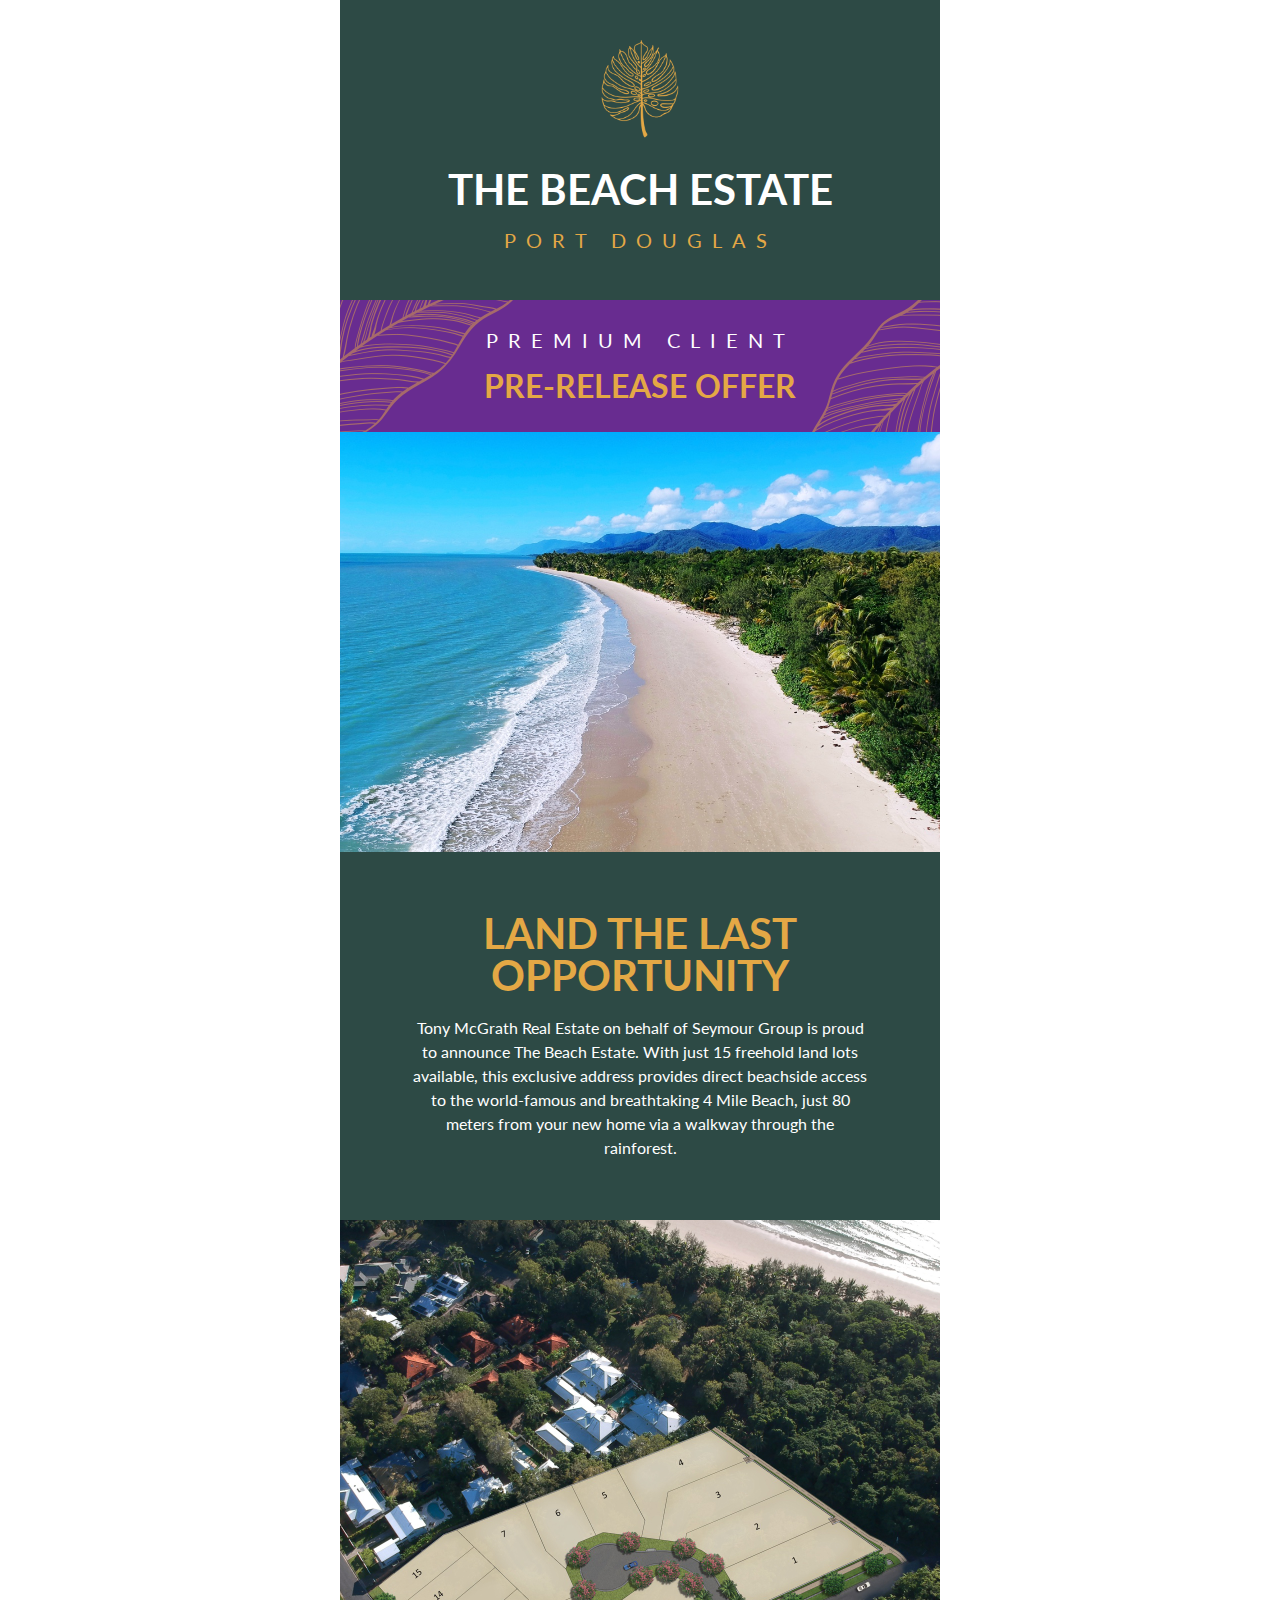
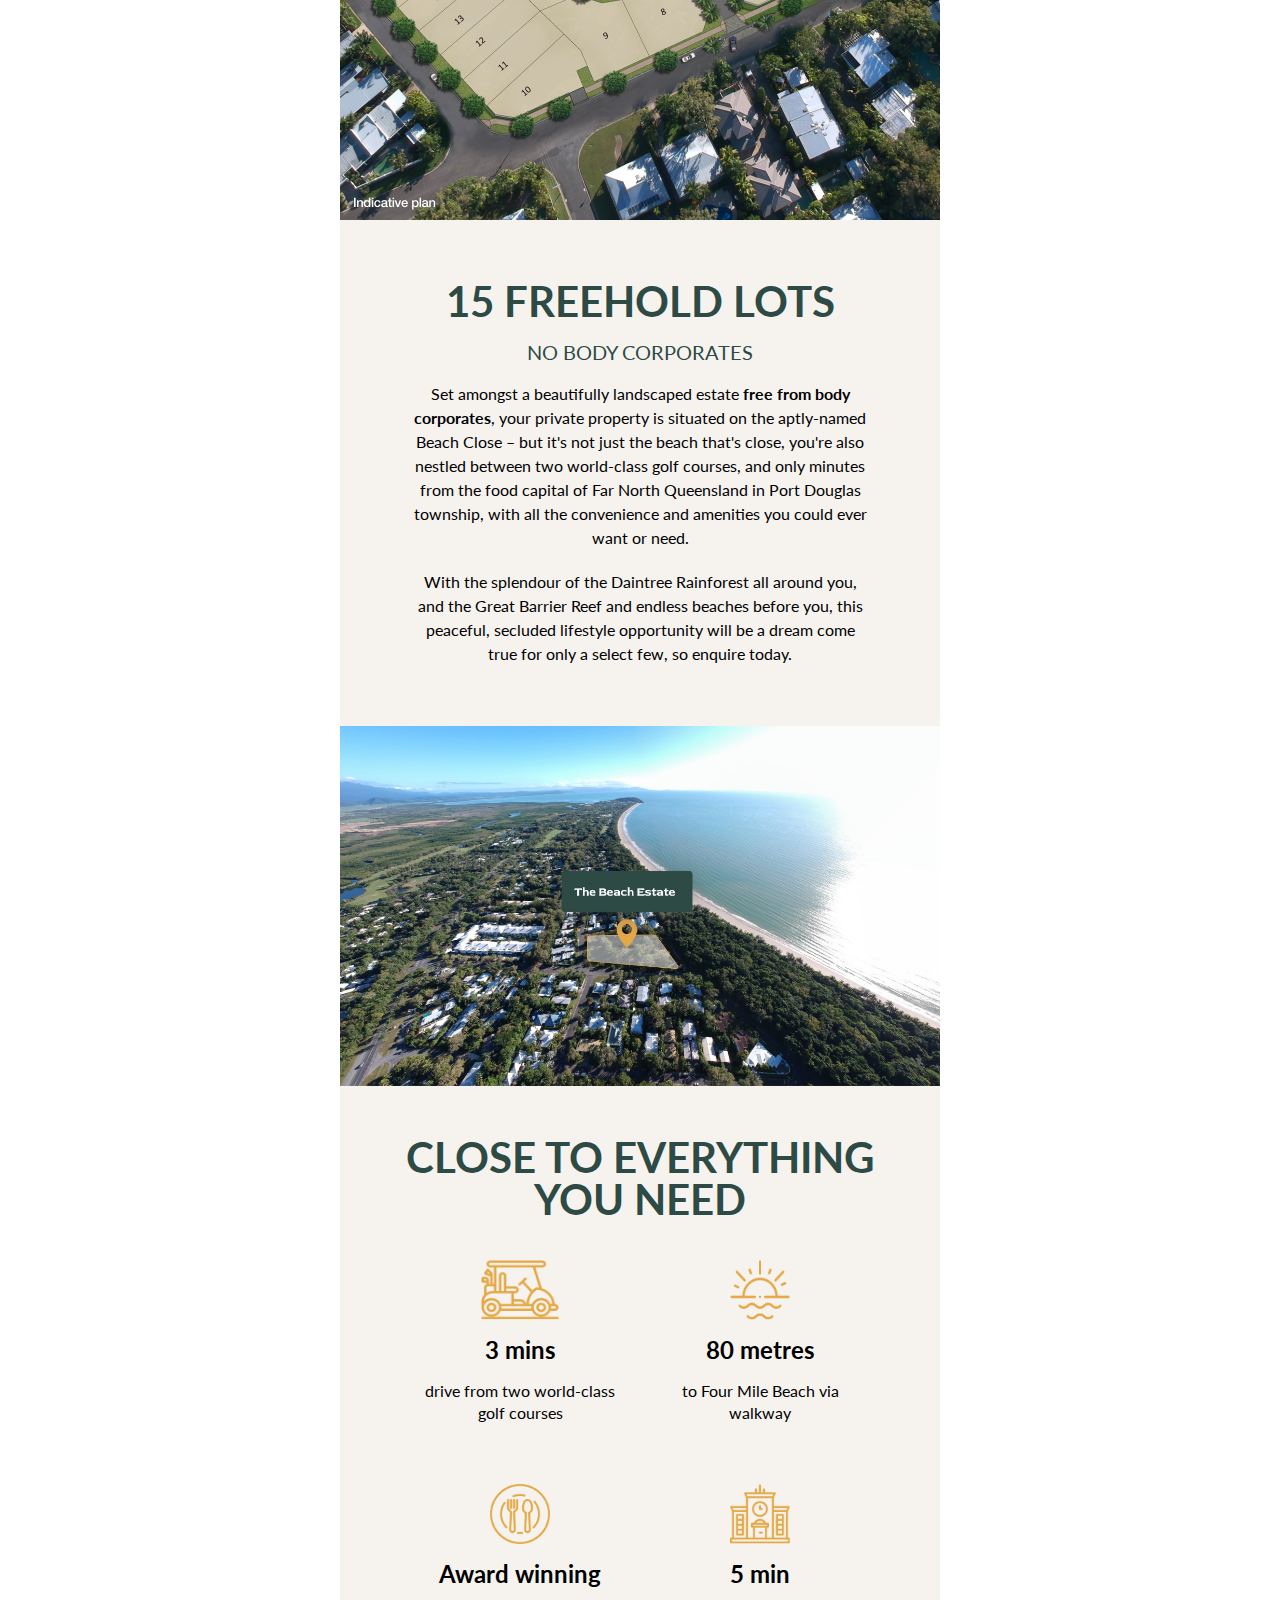
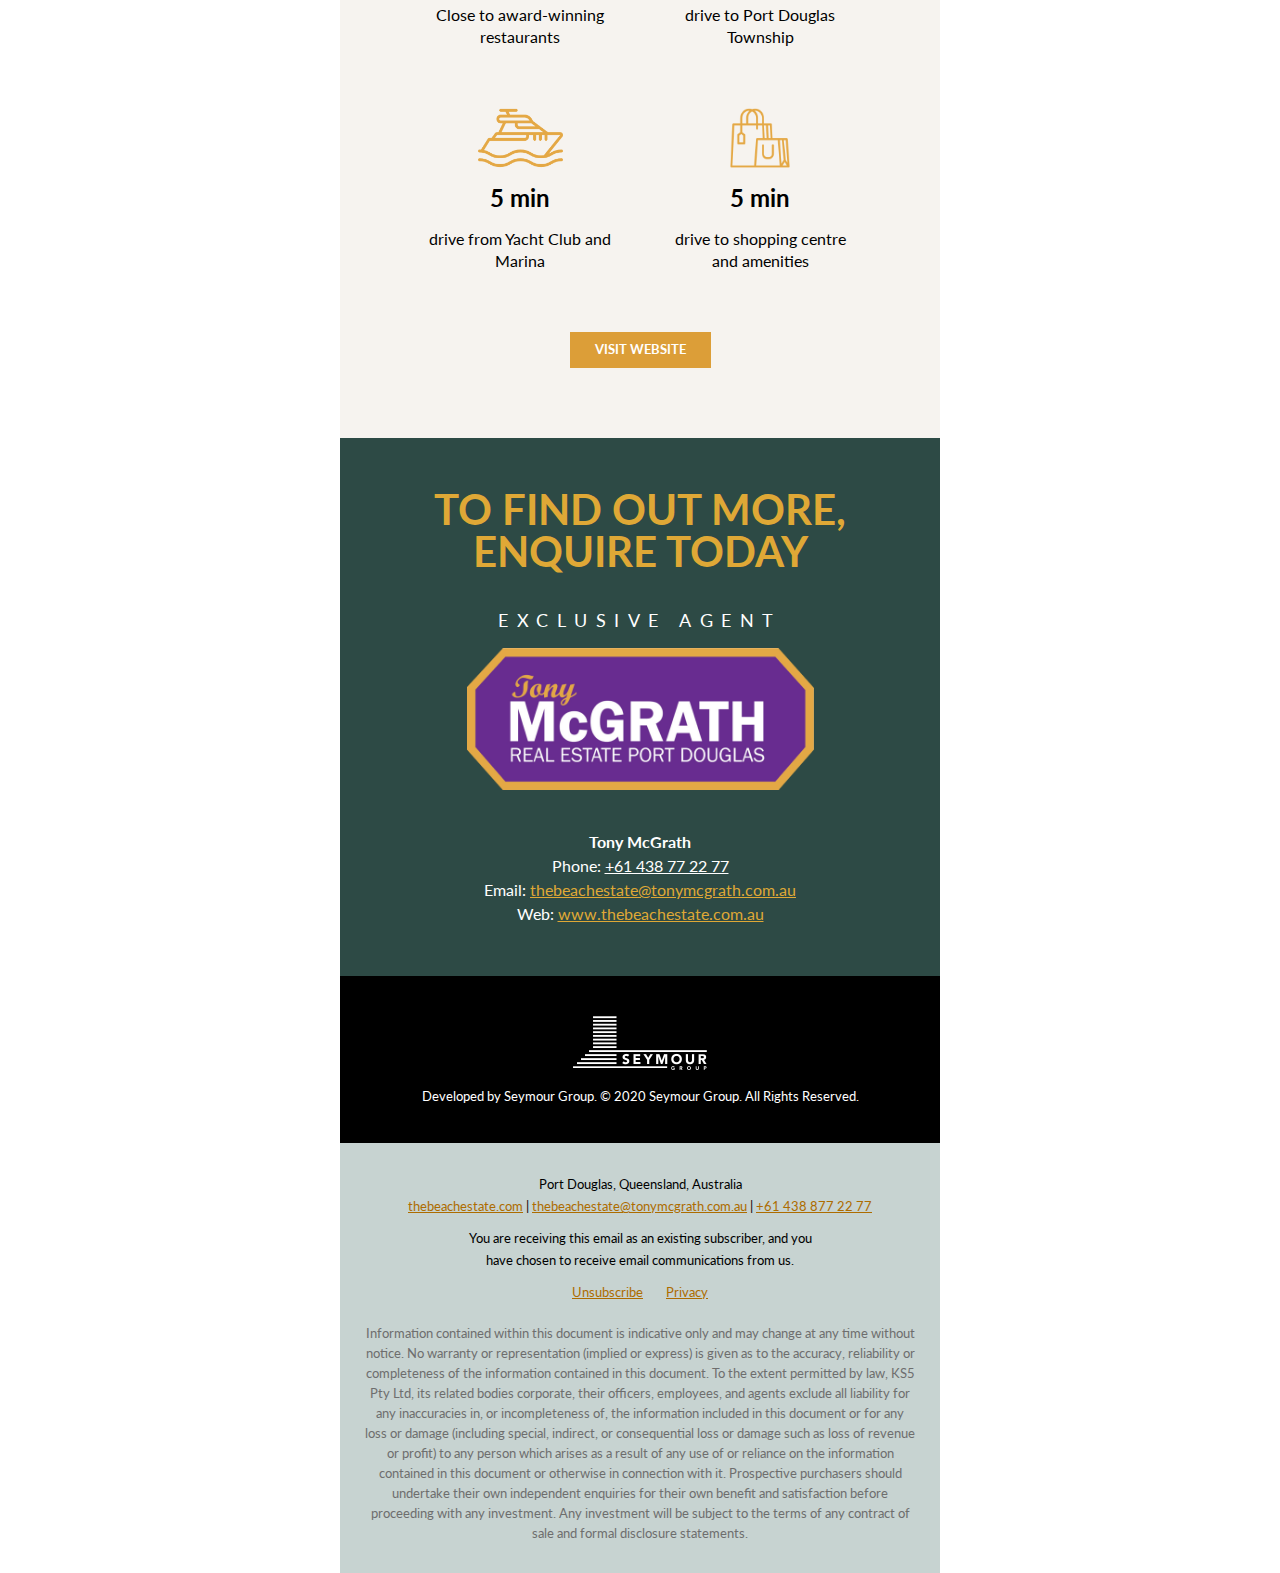
==== commit 4d6500f5: "Update" ====
--- a/index.html
+++ b/index.html
@@ -1155,7 +1155,8 @@
                   <tr>
                     <td align="center" style="font-size:0px;padding:10px 25px;word-break:break-word;">
                       <div style="font-family:Lato, Helvetica, Arial, sans-serif;font-size:13px;line-height:22px;text-align:center;color:black;">
-                        <multiline> Port Douglas, Queensland, Australia<br /> thebeachestate.com | <a href="thebeachestate@tonymcgrath.com.au" style="color: #AD6C00;">thebeachestate@tonymcgrath.com.au</a> | <a href="tel:+61 438 877 22 77" style="color: #AD6C00;">+61 438 877 22 77</a><br />
+                        <multiline> Port Douglas, Queensland, Australia<br />
+                          <a style="color: #AD6C00;" href="thebeachestate.com">thebeachestate.com</a> | <a href="mailto:thebeachestate@tonymcgrath.com.au" style="color: #AD6C00;">thebeachestate@tonymcgrath.com.au</a> | <a href="tel:+61 438 877 22 77" style="color: #AD6C00;">+61 438 877 22 77</a><br />
                         </multiline>
                       </div>
                     </td>
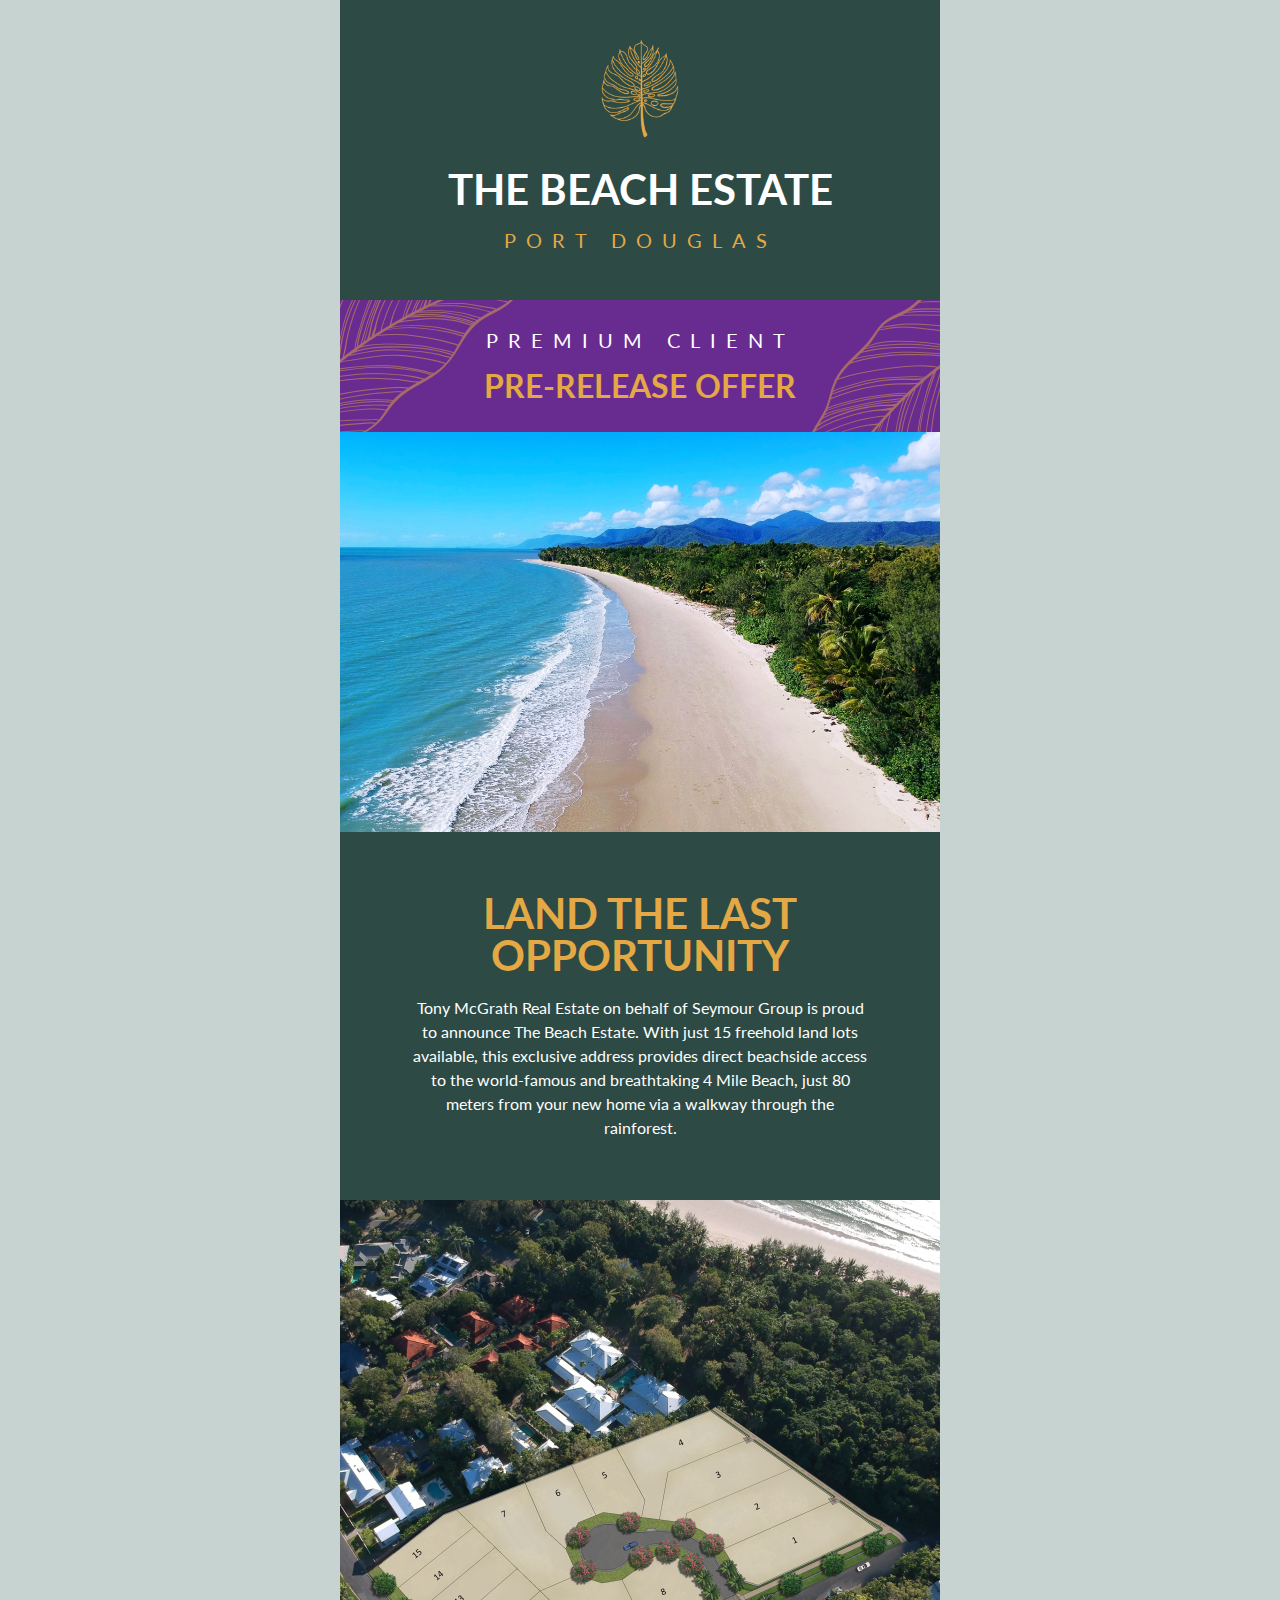
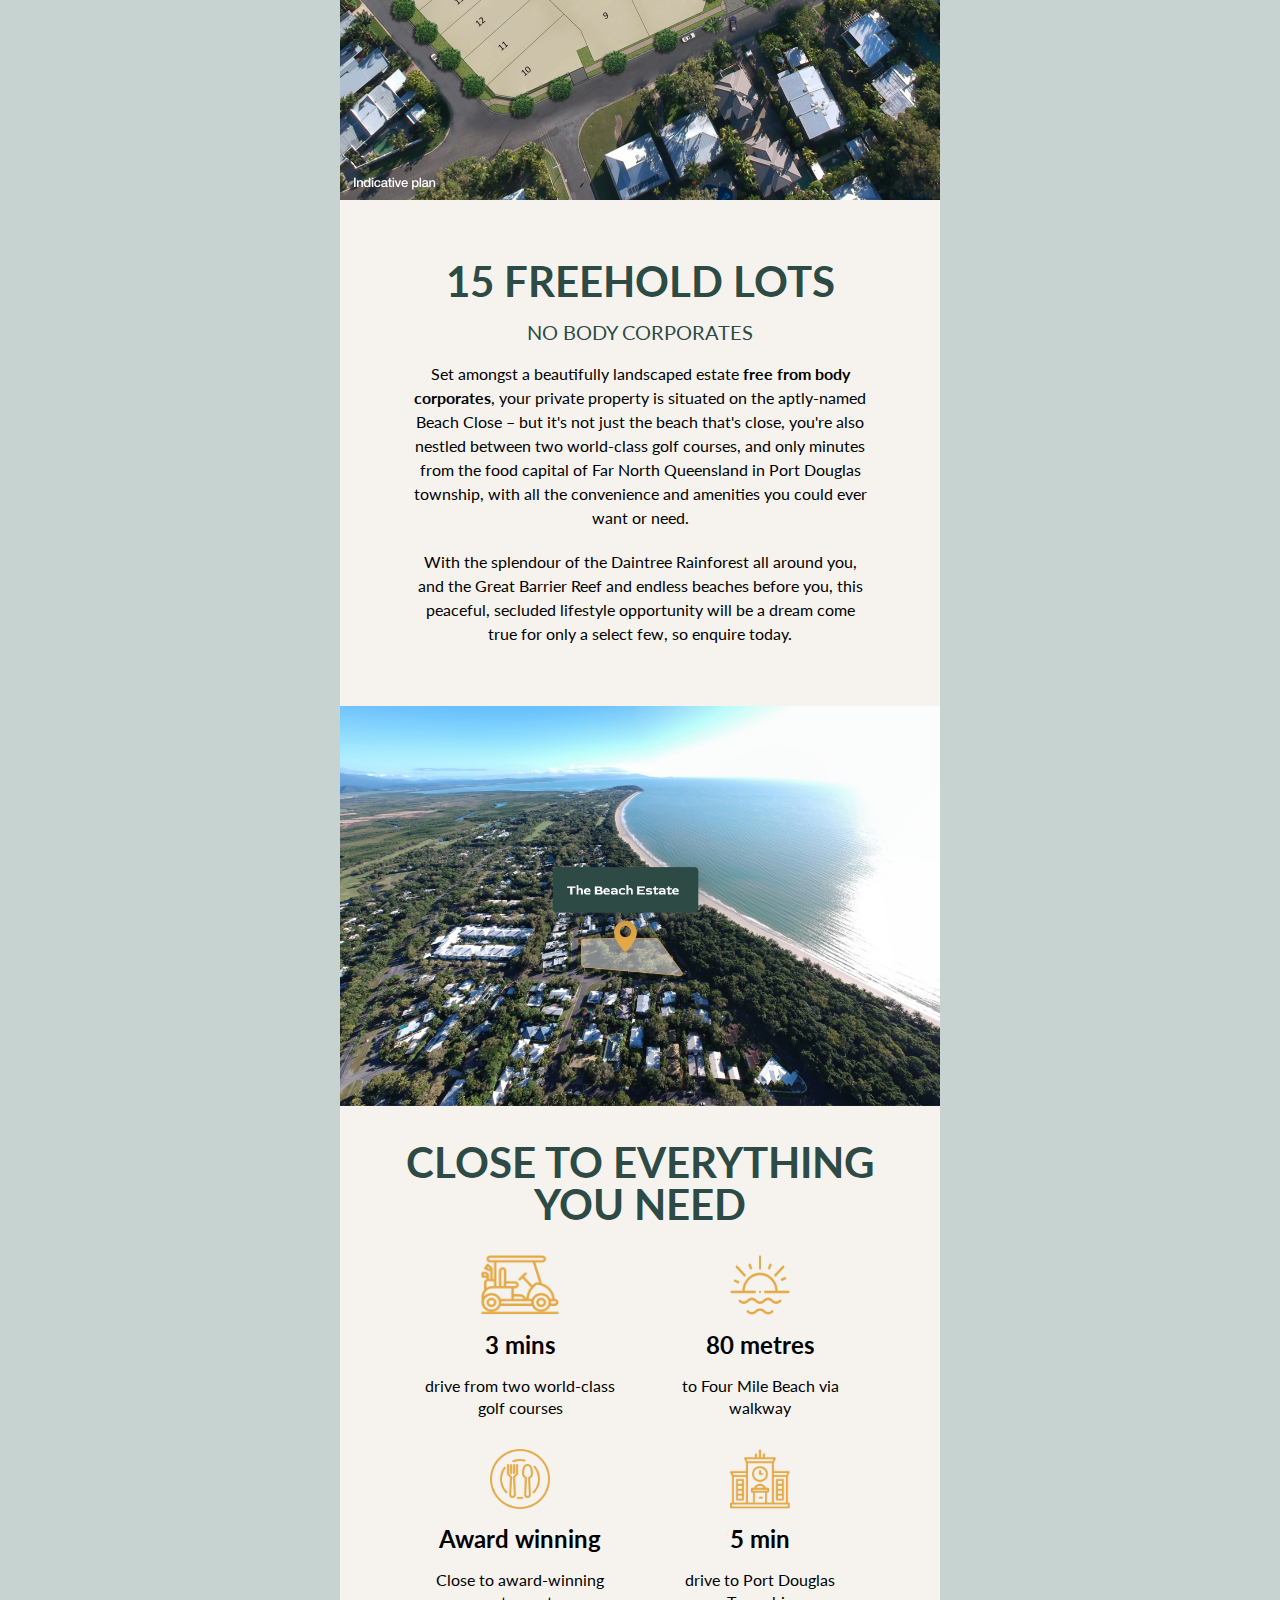
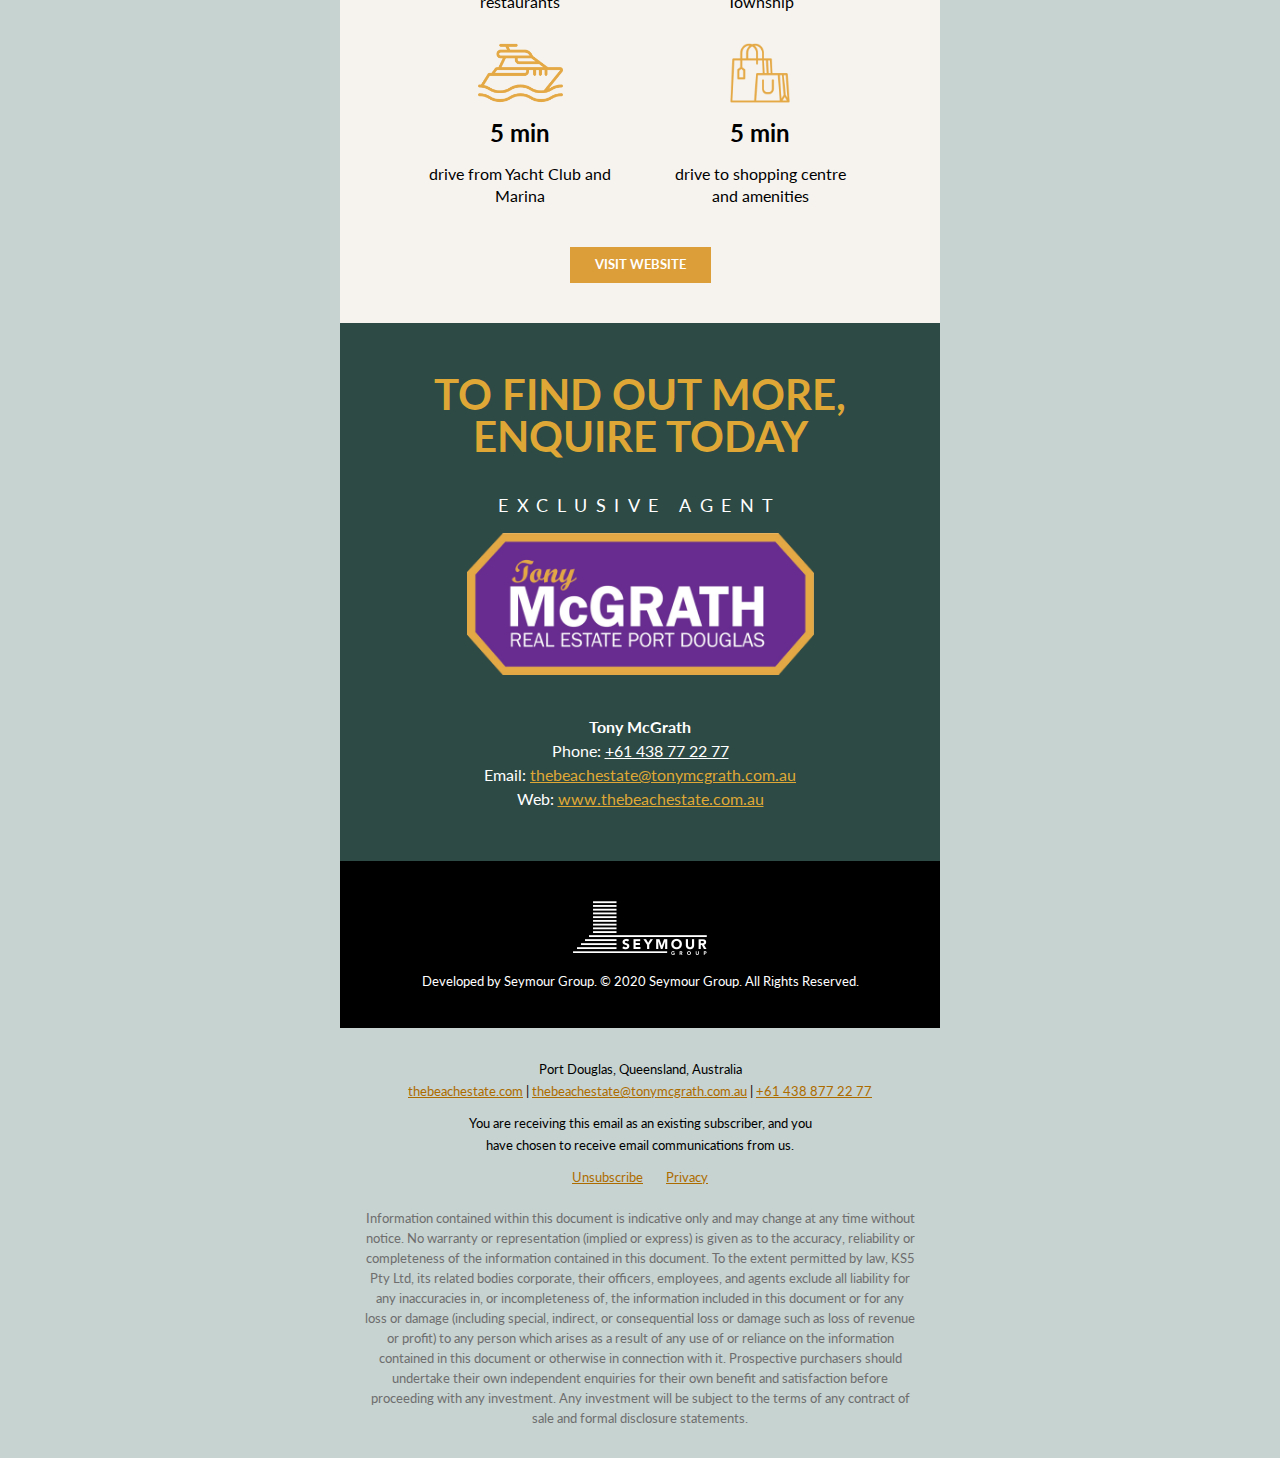
==== commit f192d1ce: "Update issue 196" ====
--- a/index.html
+++ b/index.html
@@ -110,8 +110,8 @@
   </style>
 </head>
 
-<body>
-  <div style="">
+<body style="background-color:#C7D3D1;">
+  <div style="background-color:#C7D3D1;">
     <!-- Brand -->
     <!--[if mso | IE]>
       <table
@@ -199,12 +199,12 @@
           <td style="line-height:0px;font-size:0px;mso-line-height-rule:exactly;">
       
         <v:rect  style="width:600px;" xmlns:v="urn:schemas-microsoft-com:vml" fill="true" stroke="false">
-        <v:fill  origin="0.5, 0" position="0.5, 0" src="https://tomdevvn90.github.io/beach-estate-mail-template/assets/bg-ss-2.png" color="#f0f0f0" type="tile" />
+        <v:fill  origin="0.5, 0" position="0.5, 0" src="https://tomdevvn90.github.io/beach-estate-mail-template/assets/bg-ss-2.png" color="#682c90" type="tile" />
         <v:textbox style="mso-fit-shape-to-text:true" inset="0,0,0,0">
       <![endif]-->
-    <div style="background:#f0f0f0 url(https://tomdevvn90.github.io/beach-estate-mail-template/assets/bg-ss-2.png) center top / auto repeat;background-position:center top;background-repeat:repeat;background-size:auto;margin:0px auto;max-width:600px;">
+    <div style="background:#682c90 url(https://tomdevvn90.github.io/beach-estate-mail-template/assets/bg-ss-2.png) center top / auto repeat;background-position:center top;background-repeat:repeat;background-size:auto;margin:0px auto;max-width:600px;">
       <div style="line-height:0;font-size:0;">
-        <table align="center" background="https://tomdevvn90.github.io/beach-estate-mail-template/assets/bg-ss-2.png" border="0" cellpadding="0" cellspacing="0" role="presentation" style="background:#f0f0f0 url(https://tomdevvn90.github.io/beach-estate-mail-template/assets/bg-ss-2.png) center top / auto repeat;background-position:center top;background-repeat:repeat;background-size:auto;width:100%;">
+        <table align="center" background="https://tomdevvn90.github.io/beach-estate-mail-template/assets/bg-ss-2.png" border="0" cellpadding="0" cellspacing="0" role="presentation" style="background:#682c90 url(https://tomdevvn90.github.io/beach-estate-mail-template/assets/bg-ss-2.png) center top / auto repeat;background-position:center top;background-repeat:repeat;background-size:auto;width:100%;">
           <tbody>
             <tr>
               <td style="direction:ltr;font-size:0px;padding:20px 0;text-align:center;">
@@ -266,46 +266,154 @@
       <![endif]-->
     <!-- Image -->
     <!--[if mso | IE]>
+        <table
+           align="center" border="0" cellpadding="0" cellspacing="0" role="presentation" style="width:600px;" width="600"
+        >
+          <tr>
+            <td  style="line-height:0;font-size:0;mso-line-height-rule:exactly;">
+              <v:image
+                 style="border:0;mso-position-horizontal:center;position:absolute;top:0;width:600px;z-index:-3;" src="https://tomdevvn90.github.io/beach-estate-mail-template/assets/image-beach@2x.jpg" xmlns:v="urn:schemas-microsoft-com:vml"
+              />
+      <![endif]-->
+    <div style="margin:0 auto;max-width:600px;">
+      <table border="0" cellpadding="0" cellspacing="0" role="presentation" style="width:100%;">
+        <tr style="vertical-align:top;">
+          <td background="https://tomdevvn90.github.io/beach-estate-mail-template/assets/image-beach@2x.jpg" style="background:#ffffff url(https://tomdevvn90.github.io/beach-estate-mail-template/assets/image-beach@2x.jpg) no-repeat center center / cover;background-position:center center;background-repeat:no-repeat;padding:0;vertical-align:top;" height="400">
+            <!--[if mso | IE]>
+        <table
+           border="0" cellpadding="0" cellspacing="0" style="width:600px;" width="600"
+        >
+          <tr>
+            <td  style="">
+      <![endif]-->
+            <div class="mj-hero-content" style="margin:0px auto;">
+              <table border="0" cellpadding="0" cellspacing="0" role="presentation" style="width:100%;margin:0px;">
+                <tr>
+                  <td style="">
+                    <table border="0" cellpadding="0" cellspacing="0" role="presentation" style="width:100%;margin:0px;">
+                    </table>
+                  </td>
+                </tr>
+              </table>
+            </div>
+            <!--[if mso | IE]>
+            </td>
+          </tr>
+        </table>
+      <![endif]-->
+          </td>
+        </tr>
+      </table>
+    </div>
+    <!--[if mso | IE]>
+          </td>
+        </tr>
+      </table>
+    <![endif]-->
+    <!-- Introduction Text -->
+    <!--[if mso | IE]>
       <table
          align="center" border="0" cellpadding="0" cellspacing="0" class="" style="width:600px;" width="600"
       >
         <tr>
           <td style="line-height:0px;font-size:0px;mso-line-height-rule:exactly;">
-      
-        <v:rect  style="width:600px;" xmlns:v="urn:schemas-microsoft-com:vml" fill="true" stroke="false">
-        <v:fill  origin="0.5, 0" position="0.5, 0" src="https://tomdevvn90.github.io/beach-estate-mail-template/assets/image-beach@2x.jpg" type="tile" size="1,1" aspect="atleast" />
-        <v:textbox style="mso-fit-shape-to-text:true" inset="0,0,0,0">
-      <![endif]-->
-    <div style="background:url(https://tomdevvn90.github.io/beach-estate-mail-template/assets/image-beach@2x.jpg) center top / cover repeat;background-position:center top;background-repeat:repeat;background-size:cover;margin:0px auto;max-width:600px;">
-      <div style="line-height:0;font-size:0;">
-        <table align="center" background="https://tomdevvn90.github.io/beach-estate-mail-template/assets/image-beach@2x.jpg" border="0" cellpadding="0" cellspacing="0" role="presentation" style="background:url(https://tomdevvn90.github.io/beach-estate-mail-template/assets/image-beach@2x.jpg) center top / cover repeat;background-position:center top;background-repeat:repeat;background-size:cover;width:100%;">
-          <tbody>
-            <tr>
-              <td style="direction:ltr;font-size:0px;padding:70% 0 0 0;text-align:center;">
-                <!--[if mso | IE]>
+      <![endif]-->
+    <div style="background:#2D4A45;background-color:#2D4A45;margin:0px auto;max-width:600px;">
+      <table align="center" border="0" cellpadding="0" cellspacing="0" role="presentation" style="background:#2D4A45;background-color:#2D4A45;width:100%;">
+        <tbody>
+          <tr>
+            <td style="direction:ltr;font-size:0px;padding:50px 8%;text-align:center;">
+              <!--[if mso | IE]>
                   <table role="presentation" border="0" cellpadding="0" cellspacing="0">
                 
         <tr>
       
+            <td
+               class="" style="vertical-align:top;width:584px;"
+            >
+          <![endif]-->
+              <div class="mj-column-per-100 mj-outlook-group-fix" style="font-size:0px;text-align:left;direction:ltr;display:inline-block;vertical-align:top;width:100%;">
+                <table border="0" cellpadding="0" cellspacing="0" role="presentation" style="vertical-align:top;" width="100%">
+                  <tr>
+                    <td align="center" class="title" style="font-size:0px;padding:10px 25px;word-break:break-word;">
+                      <div style="font-family:Lato, Helvetica, Arial, sans-serif;font-size:42px;font-weight:700;line-height:1;text-align:center;text-transform:uppercase;color:#E4A845;">
+                        <singleline label="Land the last opportunity">Land the last opportunity</singleline>
+                      </div>
+                    </td>
+                  </tr>
+                  <tr>
+                    <td align="center" style="font-size:0px;padding:10px 25px;word-break:break-word;">
+                      <div style="font-family:Lato, Helvetica, Arial, sans-serif;font-size:16px;line-height:24px;text-align:center;color:white;">
+                        <multiline label="Tony McGrath Real Estate on behalf of Seymour Group is proud to announce The Beach Estate. With just 15 freehold land lots available, this exclusive address provides direct beachside access to the world-famous and breathtaking 4 Mile Beach, just 80 meters from your new home via a walkway through the rainforest.">Tony McGrath Real Estate on behalf of Seymour Group is proud to announce The Beach Estate. With just 15 freehold land lots available, this exclusive address provides direct beachside access to the world-famous and breathtaking 4 Mile Beach, just 80 meters from your new home via a walkway through the rainforest.</multiline>
+                      </div>
+                    </td>
+                  </tr>
+                </table>
+              </div>
+              <!--[if mso | IE]>
+            </td>
+          
         </tr>
       
                   </table>
                 <![endif]-->
-              </td>
-            </tr>
-          </tbody>
+            </td>
+          </tr>
+        </tbody>
+      </table>
+    </div>
+    <!--[if mso | IE]>
+          </td>
+        </tr>
+      </table>
+      <![endif]-->
+    <!-- Image -->
+    <!--[if mso | IE]>
+        <table
+           align="center" border="0" cellpadding="0" cellspacing="0" role="presentation" style="width:600px;" width="600"
+        >
+          <tr>
+            <td  style="line-height:0;font-size:0;mso-line-height-rule:exactly;">
+              <v:image
+                 style="border:0;mso-position-horizontal:center;position:absolute;top:0;width:600px;z-index:-3;" src="https://tomdevvn90.github.io/beach-estate-mail-template/assets/image-lots@2x.jpg" xmlns:v="urn:schemas-microsoft-com:vml"
+              />
+      <![endif]-->
+    <div style="margin:0 auto;max-width:600px;">
+      <table border="0" cellpadding="0" cellspacing="0" role="presentation" style="width:100%;">
+        <tr style="vertical-align:top;">
+          <td background="https://tomdevvn90.github.io/beach-estate-mail-template/assets/image-lots@2x.jpg" style="background:#ffffff url(https://tomdevvn90.github.io/beach-estate-mail-template/assets/image-lots@2x.jpg) no-repeat center center / cover;background-position:center center;background-repeat:no-repeat;padding:0;vertical-align:top;" height="600">
+            <!--[if mso | IE]>
+        <table
+           border="0" cellpadding="0" cellspacing="0" style="width:600px;" width="600"
+        >
+          <tr>
+            <td  style="">
+      <![endif]-->
+            <div class="mj-hero-content" style="margin:0px auto;">
+              <table border="0" cellpadding="0" cellspacing="0" role="presentation" style="width:100%;margin:0px;">
+                <tr>
+                  <td style="">
+                    <table border="0" cellpadding="0" cellspacing="0" role="presentation" style="width:100%;margin:0px;">
+                    </table>
+                  </td>
+                </tr>
+              </table>
+            </div>
+            <!--[if mso | IE]>
+            </td>
+          </tr>
         </table>
-      </div>
-    </div>
-    <!--[if mso | IE]>
-        </v:textbox>
-      </v:rect>
-    
-          </td>
-        </tr>
-      </table>
-      <![endif]-->
-    <!-- Introduction Text -->
+      <![endif]-->
+          </td>
+        </tr>
+      </table>
+    </div>
+    <!--[if mso | IE]>
+          </td>
+        </tr>
+      </table>
+    <![endif]-->
+    <!-- Text -->
     <!--[if mso | IE]>
       <table
          align="center" border="0" cellpadding="0" cellspacing="0" class="" style="width:600px;" width="600"
@@ -313,8 +421,8 @@
         <tr>
           <td style="line-height:0px;font-size:0px;mso-line-height-rule:exactly;">
       <![endif]-->
-    <div style="background:#2D4A45;background-color:#2D4A45;margin:0px auto;max-width:600px;">
-      <table align="center" border="0" cellpadding="0" cellspacing="0" role="presentation" style="background:#2D4A45;background-color:#2D4A45;width:100%;">
+    <div style="background:#F6F3EF;background-color:#F6F3EF;margin:0px auto;max-width:600px;">
+      <table align="center" border="0" cellpadding="0" cellspacing="0" role="presentation" style="background:#F6F3EF;background-color:#F6F3EF;width:100%;">
         <tbody>
           <tr>
             <td style="direction:ltr;font-size:0px;padding:50px 8%;text-align:center;">
@@ -331,15 +439,29 @@
                 <table border="0" cellpadding="0" cellspacing="0" role="presentation" style="vertical-align:top;" width="100%">
                   <tr>
                     <td align="center" class="title" style="font-size:0px;padding:10px 25px;word-break:break-word;">
-                      <div style="font-family:Lato, Helvetica, Arial, sans-serif;font-size:42px;font-weight:700;line-height:1;text-align:center;text-transform:uppercase;color:#E4A845;">
-                        <singleline label="Land the last opportunity">Land the last opportunity</singleline>
-                      </div>
-                    </td>
-                  </tr>
-                  <tr>
-                    <td align="center" style="font-size:0px;padding:10px 25px;word-break:break-word;">
-                      <div style="font-family:Lato, Helvetica, Arial, sans-serif;font-size:16px;line-height:24px;text-align:center;color:white;">
-                        <multiline label="Tony McGrath Real Estate on behalf of Seymour Group is proud to announce The Beach Estate. With just 15 freehold land lots available, this exclusive address provides direct beachside access to the world-famous and breathtaking 4 Mile Beach, just 80 meters from your new home via a walkway through the rainforest.">Tony McGrath Real Estate on behalf of Seymour Group is proud to announce The Beach Estate. With just 15 freehold land lots available, this exclusive address provides direct beachside access to the world-famous and breathtaking 4 Mile Beach, just 80 meters from your new home via a walkway through the rainforest.</multiline>
+                      <div style="font-family:Lato, Helvetica, Arial, sans-serif;font-size:42px;font-weight:bold;line-height:1;text-align:center;text-transform:uppercase;color:#2D4A45;">
+                        <singleline label="15 FREEHOLD LOTS">15 FREEHOLD LOTS</singleline>
+                      </div>
+                    </td>
+                  </tr>
+                  <tr>
+                    <td align="center" class="sub-title" style="font-size:0px;padding:10px 25px;word-break:break-word;">
+                      <div style="font-family:Lato, Helvetica, Arial, sans-serif;font-size:20px;line-height:1;text-align:center;text-transform:uppercase;color:#2D4A45;">
+                        <singleline label="NO BODY CORPORATES">NO BODY CORPORATES</singleline>
+                      </div>
+                    </td>
+                  </tr>
+                  <tr>
+                    <td align="center" style="font-size:0px;padding:10px 25px;word-break:break-word;">
+                      <div style="font-family:Lato, Helvetica, Arial, sans-serif;font-size:16px;line-height:24px;text-align:center;color:black;">
+                        <multiline>Set amongst a beautifully landscaped estate <b>free from body corporates</b>, your private property is situated on the aptly-named Beach Close – but it's not just the beach that's close, you're also nestled between two world-class golf courses, and only minutes from the food capital of Far North Queensland in Port Douglas township, with all the convenience and amenities you could ever want or need.</multiline>
+                      </div>
+                    </td>
+                  </tr>
+                  <tr>
+                    <td align="center" style="font-size:0px;padding:10px 25px;word-break:break-word;">
+                      <div style="font-family:Lato, Helvetica, Arial, sans-serif;font-size:16px;line-height:24px;text-align:center;color:black;">
+                        <multiline>With the splendour of the Daintree Rainforest all around you, and the Great Barrier Reef and endless beaches before you, this peaceful, secluded lifestyle opportunity will be a dream come true for only a select few, so enquire today.</multiline>
                       </div>
                     </td>
                   </tr>
@@ -363,48 +485,101 @@
       </table>
       <![endif]-->
     <!-- Image -->
+    <!--[if mso | IE]>
+        <table
+           align="center" border="0" cellpadding="0" cellspacing="0" role="presentation" style="width:600px;" width="600"
+        >
+          <tr>
+            <td  style="line-height:0;font-size:0;mso-line-height-rule:exactly;">
+              <v:image
+                 style="border:0;mso-position-horizontal:center;position:absolute;top:0;width:600px;z-index:-3;" src="https://tomdevvn90.github.io/beach-estate-mail-template/assets/image-location@2x.jpg" xmlns:v="urn:schemas-microsoft-com:vml"
+              />
+      <![endif]-->
+    <div style="margin:0 auto;max-width:600px;">
+      <table border="0" cellpadding="0" cellspacing="0" role="presentation" style="width:100%;">
+        <tr style="vertical-align:top;">
+          <td background="https://tomdevvn90.github.io/beach-estate-mail-template/assets/image-location@2x.jpg" style="background:#ffffff url(https://tomdevvn90.github.io/beach-estate-mail-template/assets/image-location@2x.jpg) no-repeat center center / cover;background-position:center center;background-repeat:no-repeat;padding:0;vertical-align:top;" height="400">
+            <!--[if mso | IE]>
+        <table
+           border="0" cellpadding="0" cellspacing="0" style="width:600px;" width="600"
+        >
+          <tr>
+            <td  style="">
+      <![endif]-->
+            <div class="mj-hero-content" style="margin:0px auto;">
+              <table border="0" cellpadding="0" cellspacing="0" role="presentation" style="width:100%;margin:0px;">
+                <tr>
+                  <td style="">
+                    <table border="0" cellpadding="0" cellspacing="0" role="presentation" style="width:100%;margin:0px;">
+                    </table>
+                  </td>
+                </tr>
+              </table>
+            </div>
+            <!--[if mso | IE]>
+            </td>
+          </tr>
+        </table>
+      <![endif]-->
+          </td>
+        </tr>
+      </table>
+    </div>
+    <!--[if mso | IE]>
+          </td>
+        </tr>
+      </table>
+    <![endif]-->
+    <!-- Feature -->
     <!--[if mso | IE]>
       <table
          align="center" border="0" cellpadding="0" cellspacing="0" class="" style="width:600px;" width="600"
       >
         <tr>
           <td style="line-height:0px;font-size:0px;mso-line-height-rule:exactly;">
-      
-        <v:rect  style="width:600px;" xmlns:v="urn:schemas-microsoft-com:vml" fill="true" stroke="false">
-        <v:fill  origin="0.5, 0" position="0.5, 0" src="https://tomdevvn90.github.io/beach-estate-mail-template/assets/image-lots@2x.jpg" type="tile" size="1,1" aspect="atleast" />
-        <v:textbox style="mso-fit-shape-to-text:true" inset="0,0,0,0">
-      <![endif]-->
-    <div style="background:url(https://tomdevvn90.github.io/beach-estate-mail-template/assets/image-lots@2x.jpg) center top / cover repeat;background-position:center top;background-repeat:repeat;background-size:cover;margin:0px auto;max-width:600px;">
-      <div style="line-height:0;font-size:0;">
-        <table align="center" background="https://tomdevvn90.github.io/beach-estate-mail-template/assets/image-lots@2x.jpg" border="0" cellpadding="0" cellspacing="0" role="presentation" style="background:url(https://tomdevvn90.github.io/beach-estate-mail-template/assets/image-lots@2x.jpg) center top / cover repeat;background-position:center top;background-repeat:repeat;background-size:cover;width:100%;">
-          <tbody>
-            <tr>
-              <td style="direction:ltr;font-size:0px;padding:100% 0 0 0;text-align:center;">
-                <!--[if mso | IE]>
+      <![endif]-->
+    <div style="background:#F6F3EF;background-color:#F6F3EF;margin:0px auto;max-width:600px;">
+      <table align="center" border="0" cellpadding="0" cellspacing="0" role="presentation" style="background:#F6F3EF;background-color:#F6F3EF;width:100%;">
+        <tbody>
+          <tr>
+            <td style="direction:ltr;font-size:0px;padding:25px 0 0;text-align:center;">
+              <!--[if mso | IE]>
                   <table role="presentation" border="0" cellpadding="0" cellspacing="0">
                 
         <tr>
       
+            <td
+               class="" style="vertical-align:top;width:600px;"
+            >
+          <![endif]-->
+              <div class="mj-column-per-100 mj-outlook-group-fix" style="font-size:0px;text-align:left;direction:ltr;display:inline-block;vertical-align:top;width:100%;">
+                <table border="0" cellpadding="0" cellspacing="0" role="presentation" style="vertical-align:top;" width="100%">
+                  <tr>
+                    <td align="center" class="title" style="font-size:0px;padding:10px 25px;word-break:break-word;">
+                      <div style="font-family:Lato, Helvetica, Arial, sans-serif;font-size:42px;font-weight:bold;line-height:1;text-align:center;text-transform:uppercase;color:#2D4A45;">
+                        <singleline label="Close to everything you need">Close to everything you need</singleline>
+                      </div>
+                    </td>
+                  </tr>
+                </table>
+              </div>
+              <!--[if mso | IE]>
+            </td>
+          
         </tr>
       
                   </table>
                 <![endif]-->
-              </td>
-            </tr>
-          </tbody>
-        </table>
-      </div>
-    </div>
-    <!--[if mso | IE]>
-        </v:textbox>
-      </v:rect>
-    
-          </td>
-        </tr>
-      </table>
-      <![endif]-->
-    <!-- Text -->
-    <!--[if mso | IE]>
+            </td>
+          </tr>
+        </tbody>
+      </table>
+    </div>
+    <!--[if mso | IE]>
+          </td>
+        </tr>
+      </table>
+      
       <table
          align="center" border="0" cellpadding="0" cellspacing="0" class="" style="width:600px;" width="600"
       >
@@ -415,167 +590,7 @@
       <table align="center" border="0" cellpadding="0" cellspacing="0" role="presentation" style="background:#F6F3EF;background-color:#F6F3EF;width:100%;">
         <tbody>
           <tr>
-            <td style="direction:ltr;font-size:0px;padding:50px 8%;text-align:center;">
-              <!--[if mso | IE]>
-                  <table role="presentation" border="0" cellpadding="0" cellspacing="0">
-                
-        <tr>
-      
-            <td
-               class="" style="vertical-align:top;width:584px;"
-            >
-          <![endif]-->
-              <div class="mj-column-per-100 mj-outlook-group-fix" style="font-size:0px;text-align:left;direction:ltr;display:inline-block;vertical-align:top;width:100%;">
-                <table border="0" cellpadding="0" cellspacing="0" role="presentation" style="vertical-align:top;" width="100%">
-                  <tr>
-                    <td align="center" class="title" style="font-size:0px;padding:10px 25px;word-break:break-word;">
-                      <div style="font-family:Lato, Helvetica, Arial, sans-serif;font-size:42px;font-weight:bold;line-height:1;text-align:center;text-transform:uppercase;color:#2D4A45;">
-                        <singleline label="15 FREEHOLD LOTS">15 FREEHOLD LOTS</singleline>
-                      </div>
-                    </td>
-                  </tr>
-                  <tr>
-                    <td align="center" class="sub-title" style="font-size:0px;padding:10px 25px;word-break:break-word;">
-                      <div style="font-family:Lato, Helvetica, Arial, sans-serif;font-size:20px;line-height:1;text-align:center;text-transform:uppercase;color:#2D4A45;">
-                        <singleline label="NO BODY CORPORATES">NO BODY CORPORATES</singleline>
-                      </div>
-                    </td>
-                  </tr>
-                  <tr>
-                    <td align="center" style="font-size:0px;padding:10px 25px;word-break:break-word;">
-                      <div style="font-family:Lato, Helvetica, Arial, sans-serif;font-size:16px;line-height:24px;text-align:center;color:black;">
-                        <multiline>Set amongst a beautifully landscaped estate <b>free from body corporates</b>, your private property is situated on the aptly-named Beach Close – but it's not just the beach that's close, you're also nestled between two world-class golf courses, and only minutes from the food capital of Far North Queensland in Port Douglas township, with all the convenience and amenities you could ever want or need.</multiline>
-                      </div>
-                    </td>
-                  </tr>
-                  <tr>
-                    <td align="center" style="font-size:0px;padding:10px 25px;word-break:break-word;">
-                      <div style="font-family:Lato, Helvetica, Arial, sans-serif;font-size:16px;line-height:24px;text-align:center;color:black;">
-                        <multiline>With the splendour of the Daintree Rainforest all around you, and the Great Barrier Reef and endless beaches before you, this peaceful, secluded lifestyle opportunity will be a dream come true for only a select few, so enquire today.</multiline>
-                      </div>
-                    </td>
-                  </tr>
-                </table>
-              </div>
-              <!--[if mso | IE]>
-            </td>
-          
-        </tr>
-      
-                  </table>
-                <![endif]-->
-            </td>
-          </tr>
-        </tbody>
-      </table>
-    </div>
-    <!--[if mso | IE]>
-          </td>
-        </tr>
-      </table>
-      <![endif]-->
-    <!-- Image -->
-    <!--[if mso | IE]>
-      <table
-         align="center" border="0" cellpadding="0" cellspacing="0" class="" style="width:600px;" width="600"
-      >
-        <tr>
-          <td style="line-height:0px;font-size:0px;mso-line-height-rule:exactly;">
-      
-        <v:rect  style="width:600px;" xmlns:v="urn:schemas-microsoft-com:vml" fill="true" stroke="false">
-        <v:fill  origin="0.5, 0" position="0.5, 0" src="https://tomdevvn90.github.io/beach-estate-mail-template/assets/image-location@2x.jpg" type="tile" size="1,1" aspect="atleast" />
-        <v:textbox style="mso-fit-shape-to-text:true" inset="0,0,0,0">
-      <![endif]-->
-    <div style="background:url(https://tomdevvn90.github.io/beach-estate-mail-template/assets/image-location@2x.jpg) center top / cover repeat;background-position:center top;background-repeat:repeat;background-size:cover;margin:0px auto;max-width:600px;">
-      <div style="line-height:0;font-size:0;">
-        <table align="center" background="https://tomdevvn90.github.io/beach-estate-mail-template/assets/image-location@2x.jpg" border="0" cellpadding="0" cellspacing="0" role="presentation" style="background:url(https://tomdevvn90.github.io/beach-estate-mail-template/assets/image-location@2x.jpg) center top / cover repeat;background-position:center top;background-repeat:repeat;background-size:cover;width:100%;">
-          <tbody>
-            <tr>
-              <td style="direction:ltr;font-size:0px;padding:60% 0 0 0;text-align:center;">
-                <!--[if mso | IE]>
-                  <table role="presentation" border="0" cellpadding="0" cellspacing="0">
-                
-        <tr>
-      
-        </tr>
-      
-                  </table>
-                <![endif]-->
-              </td>
-            </tr>
-          </tbody>
-        </table>
-      </div>
-    </div>
-    <!--[if mso | IE]>
-        </v:textbox>
-      </v:rect>
-    
-          </td>
-        </tr>
-      </table>
-      <![endif]-->
-    <!-- Feature -->
-    <!--[if mso | IE]>
-      <table
-         align="center" border="0" cellpadding="0" cellspacing="0" class="" style="width:600px;" width="600"
-      >
-        <tr>
-          <td style="line-height:0px;font-size:0px;mso-line-height-rule:exactly;">
-      <![endif]-->
-    <div style="background:#F6F3EF;background-color:#F6F3EF;margin:0px auto;max-width:600px;">
-      <table align="center" border="0" cellpadding="0" cellspacing="0" role="presentation" style="background:#F6F3EF;background-color:#F6F3EF;width:100%;">
-        <tbody>
-          <tr>
-            <td style="direction:ltr;font-size:0px;padding:40px 0 0;text-align:center;">
-              <!--[if mso | IE]>
-                  <table role="presentation" border="0" cellpadding="0" cellspacing="0">
-                
-        <tr>
-      
-            <td
-               class="" style="vertical-align:top;width:600px;"
-            >
-          <![endif]-->
-              <div class="mj-column-per-100 mj-outlook-group-fix" style="font-size:0px;text-align:left;direction:ltr;display:inline-block;vertical-align:top;width:100%;">
-                <table border="0" cellpadding="0" cellspacing="0" role="presentation" style="vertical-align:top;" width="100%">
-                  <tr>
-                    <td align="center" class="title" style="font-size:0px;padding:10px 25px;word-break:break-word;">
-                      <div style="font-family:Lato, Helvetica, Arial, sans-serif;font-size:42px;font-weight:bold;line-height:1;text-align:center;text-transform:uppercase;color:#2D4A45;">
-                        <singleline label="Close to everything you need">Close to everything you need</singleline>
-                      </div>
-                    </td>
-                  </tr>
-                </table>
-              </div>
-              <!--[if mso | IE]>
-            </td>
-          
-        </tr>
-      
-                  </table>
-                <![endif]-->
-            </td>
-          </tr>
-        </tbody>
-      </table>
-    </div>
-    <!--[if mso | IE]>
-          </td>
-        </tr>
-      </table>
-      
-      <table
-         align="center" border="0" cellpadding="0" cellspacing="0" class="" style="width:600px;" width="600"
-      >
-        <tr>
-          <td style="line-height:0px;font-size:0px;mso-line-height-rule:exactly;">
-      <![endif]-->
-    <div style="background:#F6F3EF;background-color:#F6F3EF;margin:0px auto;max-width:600px;">
-      <table align="center" border="0" cellpadding="0" cellspacing="0" role="presentation" style="background:#F6F3EF;background-color:#F6F3EF;width:100%;">
-        <tbody>
-          <tr>
-            <td style="direction:ltr;font-size:0px;padding:20px 0;text-align:center;">
+            <td style="direction:ltr;font-size:0px;padding:10px 0 0;text-align:center;">
               <!--[if mso | IE]>
                   <table role="presentation" border="0" cellpadding="0" cellspacing="0">
                 
@@ -681,7 +696,7 @@
       <table align="center" border="0" cellpadding="0" cellspacing="0" role="presentation" style="background:#F6F3EF;background-color:#F6F3EF;width:100%;">
         <tbody>
           <tr>
-            <td style="direction:ltr;font-size:0px;padding:20px 0;text-align:center;">
+            <td style="direction:ltr;font-size:0px;padding:10px 0 0;text-align:center;">
               <!--[if mso | IE]>
                   <table role="presentation" border="0" cellpadding="0" cellspacing="0">
                 
@@ -787,7 +802,7 @@
       <table align="center" border="0" cellpadding="0" cellspacing="0" role="presentation" style="background:#F6F3EF;background-color:#F6F3EF;width:100%;">
         <tbody>
           <tr>
-            <td style="direction:ltr;font-size:0px;padding:20px 0;text-align:center;">
+            <td style="direction:ltr;font-size:0px;padding:10px 0 0;text-align:center;">
               <!--[if mso | IE]>
                   <table role="presentation" border="0" cellpadding="0" cellspacing="0">
                 
@@ -920,10 +935,10 @@
                     <td style="font-size:0px;word-break:break-word;">
                       <!--[if mso | IE]>
     
-        <table role="presentation" border="0" cellpadding="0" cellspacing="0"><tr><td height="40" style="height:40px;">
+        <table role="presentation" border="0" cellpadding="0" cellspacing="0"><tr><td height="10" style="height:10px;">
       
     <![endif]-->
-                      <div style="height:40px;"> &nbsp; </div>
+                      <div style="height:10px;"> &nbsp; </div>
                       <!--[if mso | IE]>
     
         </td></tr></table>
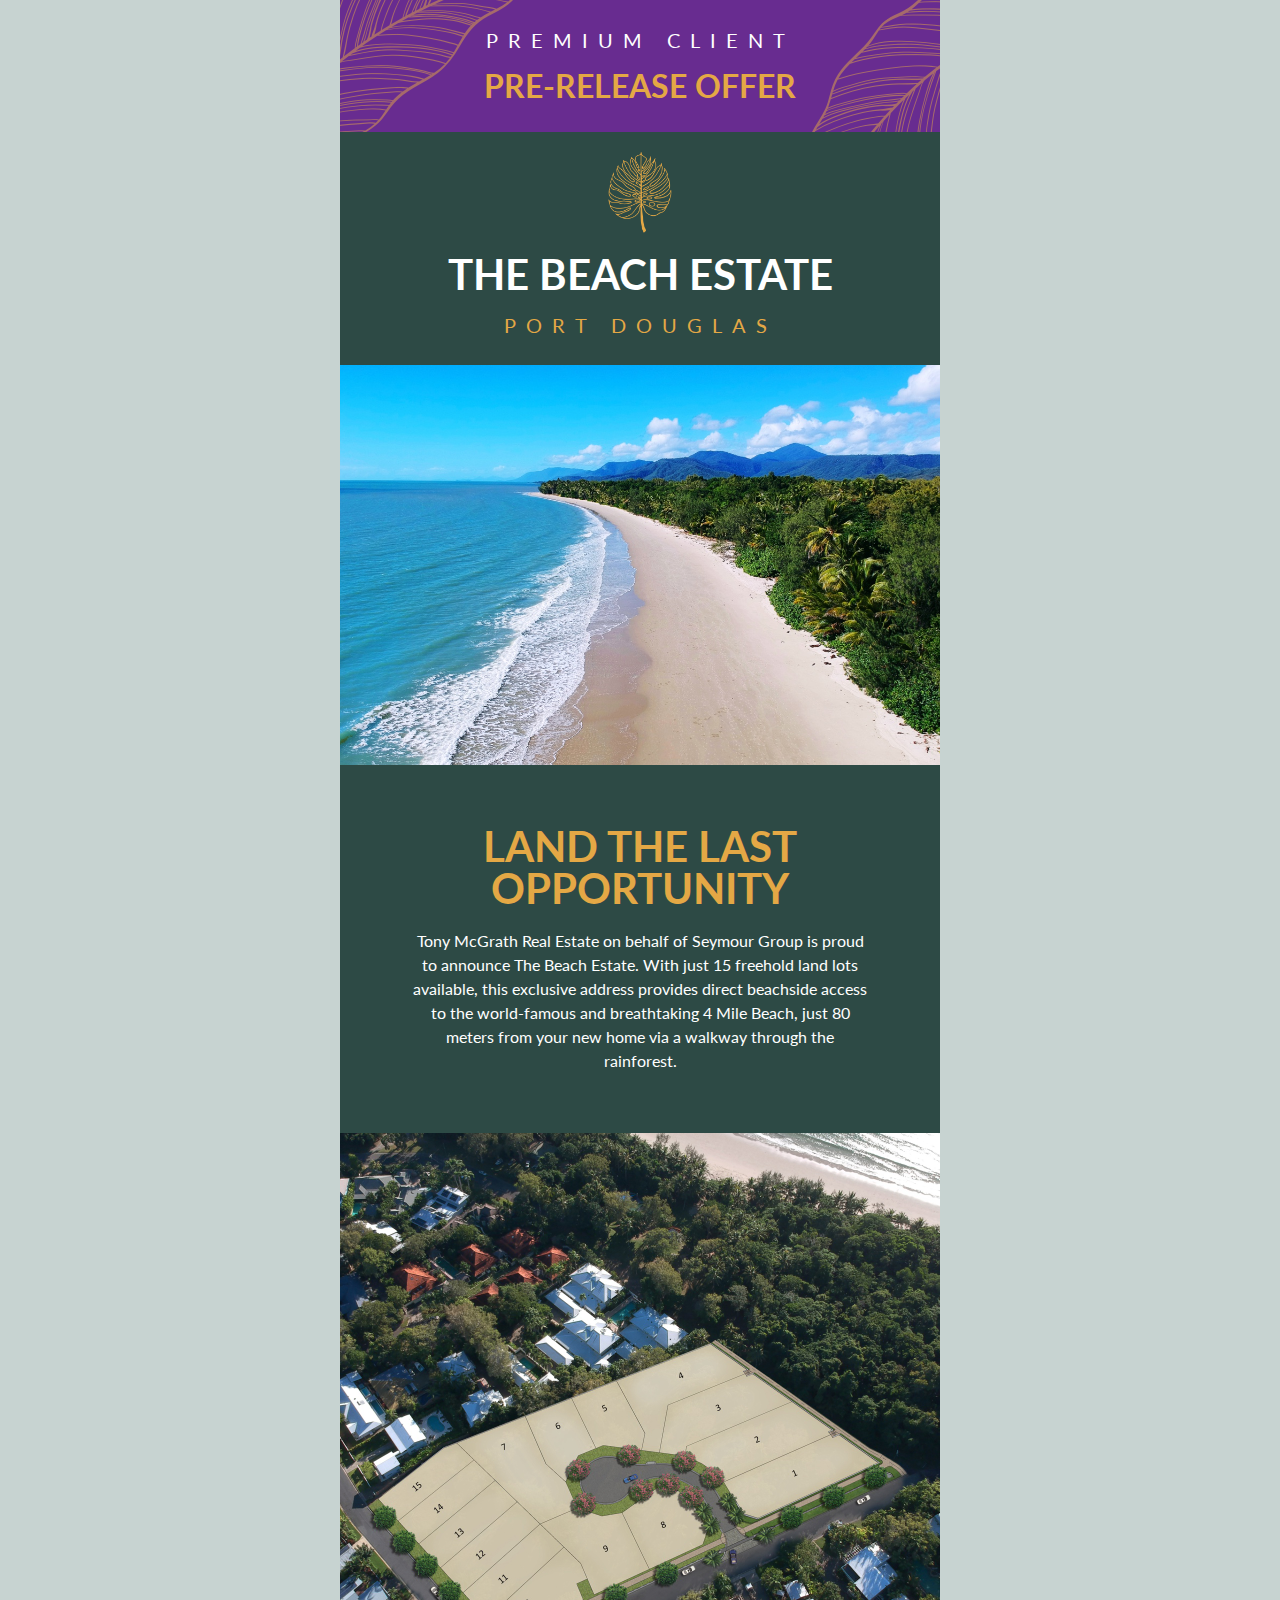
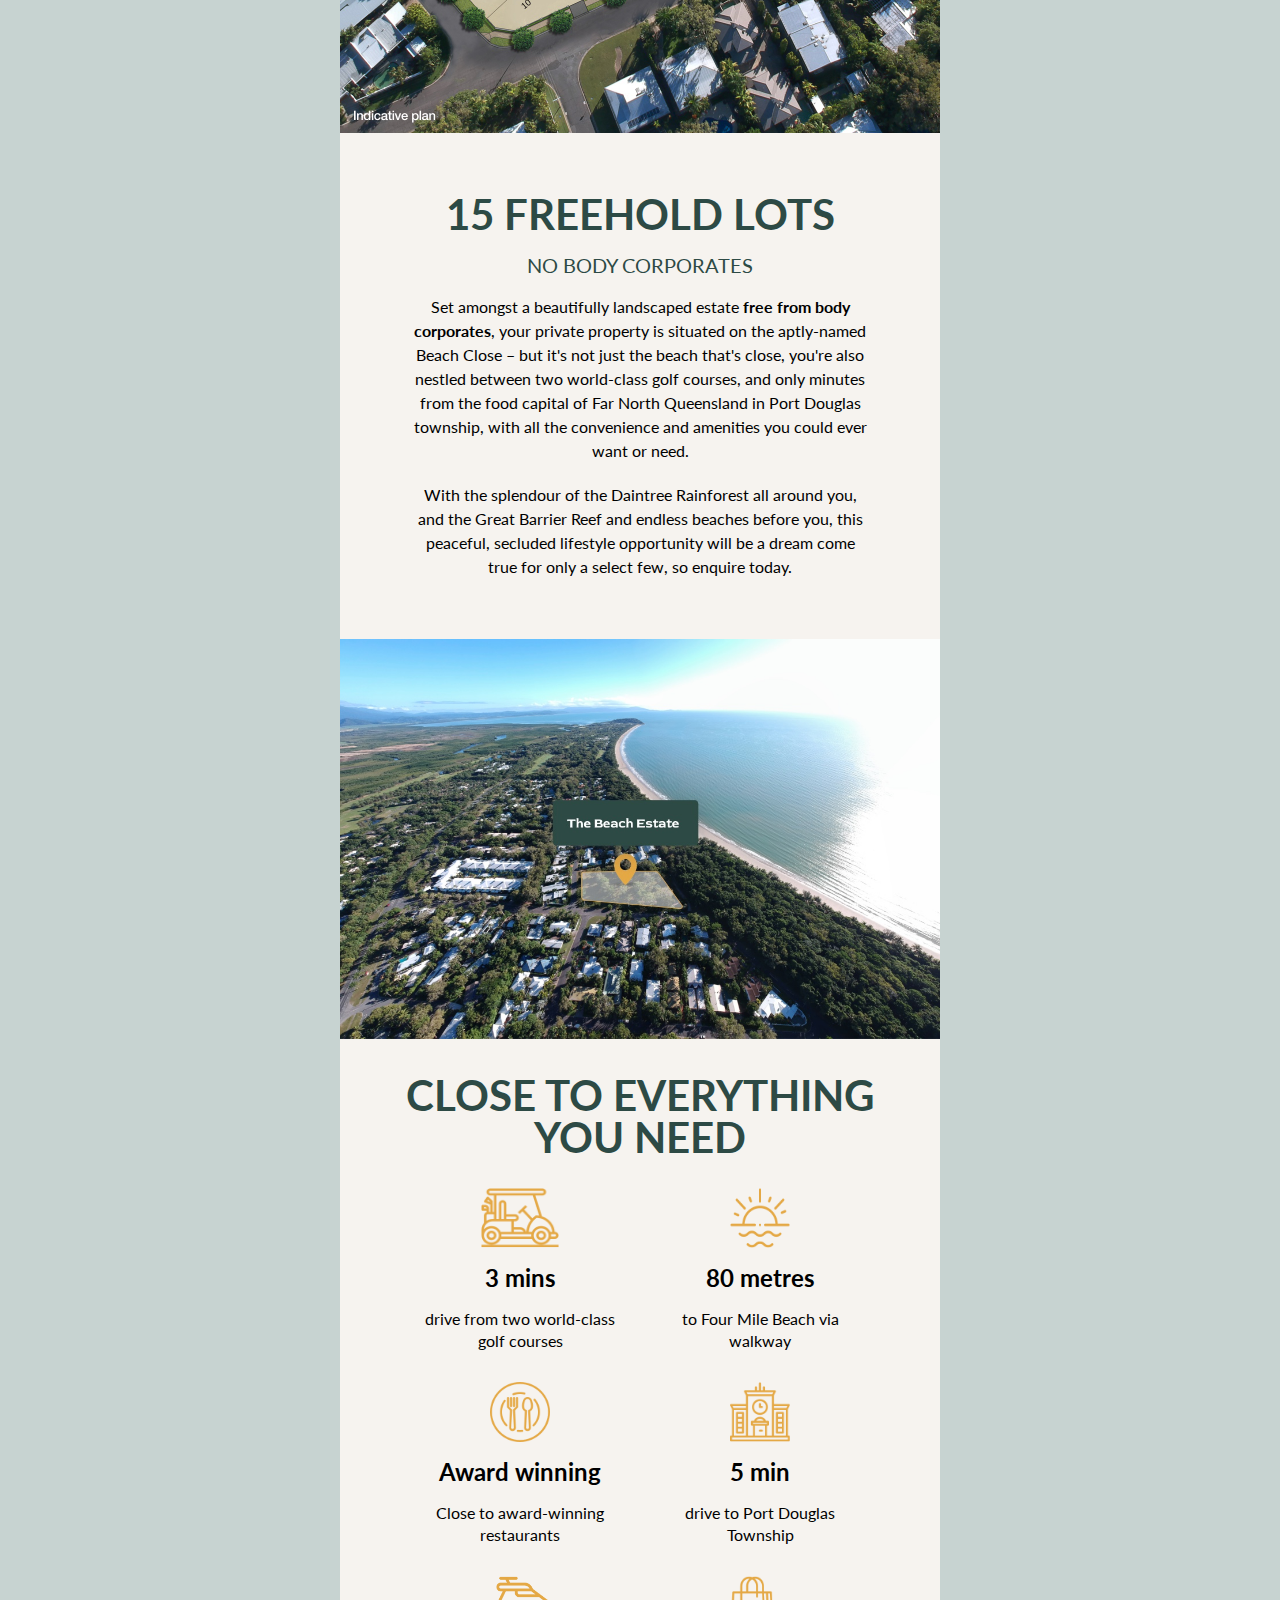
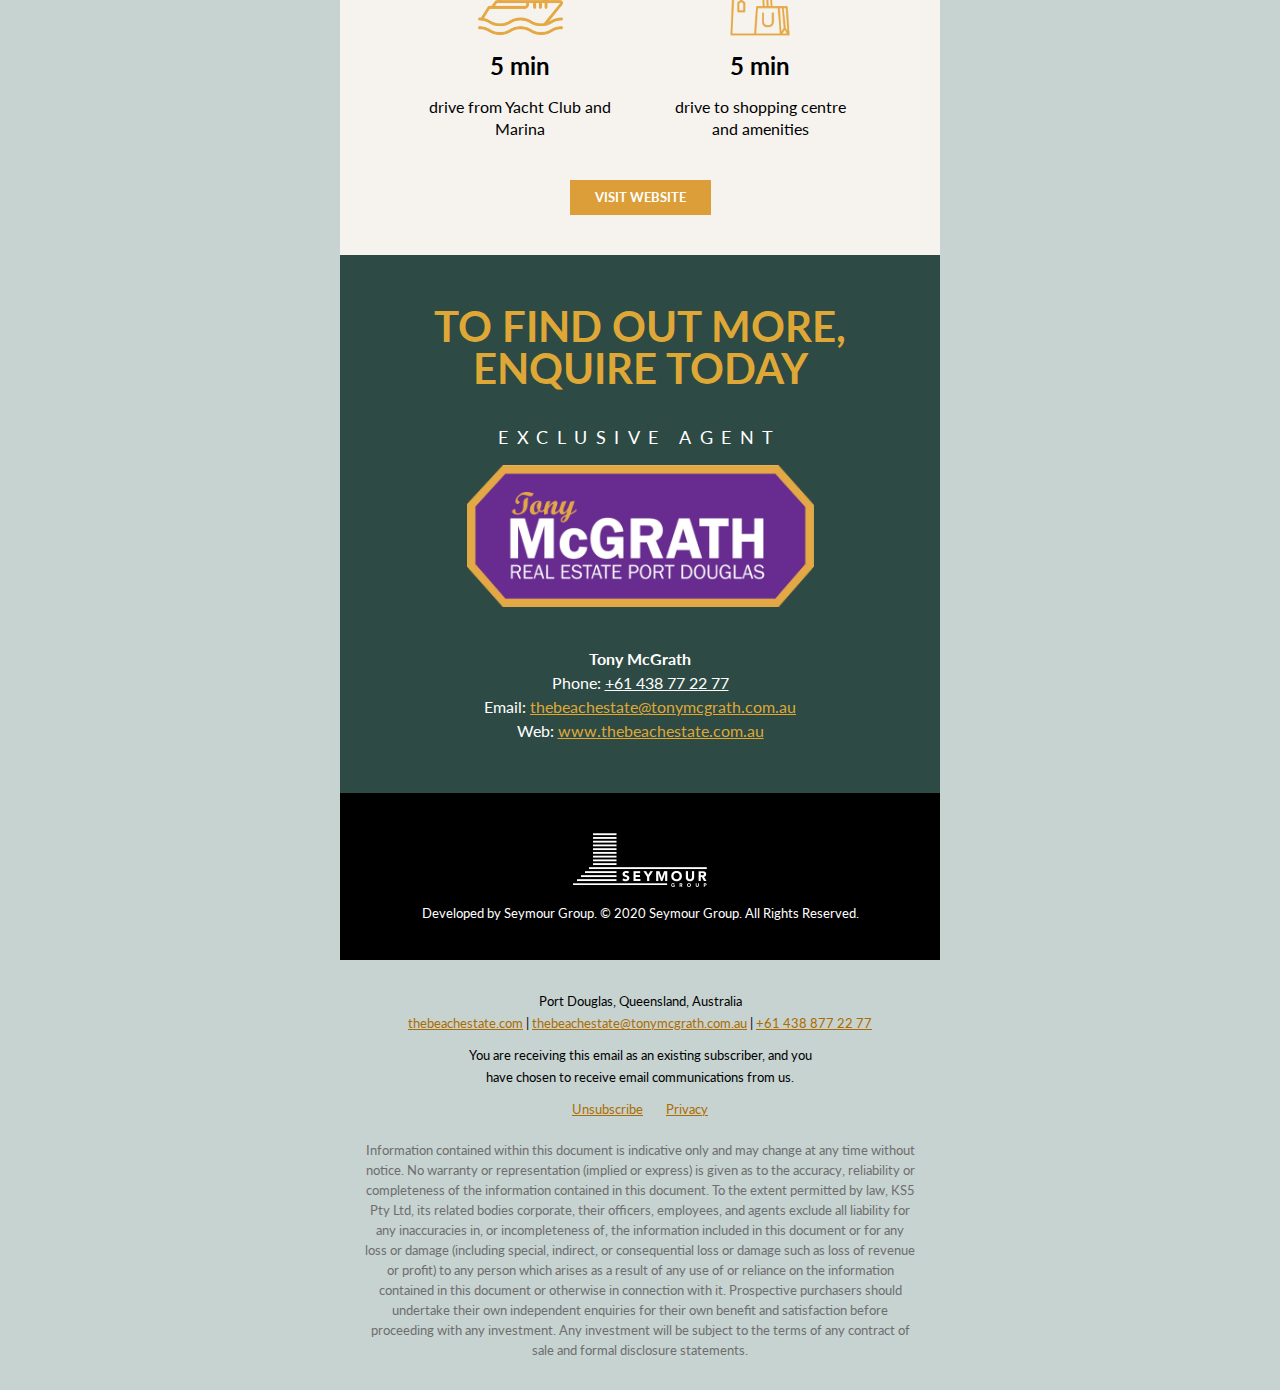
==== commit 07bbdec9: "Update premium client on top" ====
--- a/index.html
+++ b/index.html
@@ -112,85 +112,7 @@
 
 <body style="background-color:#C7D3D1;">
   <div style="background-color:#C7D3D1;">
-    <!-- Brand -->
-    <!--[if mso | IE]>
-      <table
-         align="center" border="0" cellpadding="0" cellspacing="0" class="" style="width:600px;" width="600"
-      >
-        <tr>
-          <td style="line-height:0px;font-size:0px;mso-line-height-rule:exactly;">
-      <![endif]-->
-    <div style="background:#2D4A45;background-color:#2D4A45;margin:0px auto;max-width:600px;">
-      <table align="center" border="0" cellpadding="0" cellspacing="0" role="presentation" style="background:#2D4A45;background-color:#2D4A45;width:100%;">
-        <tbody>
-          <tr>
-            <td style="direction:ltr;font-size:0px;padding:20px 0;text-align:center;">
-              <!--[if mso | IE]>
-                  <table role="presentation" border="0" cellpadding="0" cellspacing="0">
-                
-        <tr>
-      
-            <td
-               class="" style="vertical-align:top;width:600px;"
-            >
-          <![endif]-->
-              <div class="mj-column-per-100 mj-outlook-group-fix" style="font-size:0px;text-align:left;direction:ltr;display:inline-block;vertical-align:top;width:100%;">
-                <table border="0" cellpadding="0" cellspacing="0" role="presentation" width="100%">
-                  <tbody>
-                    <tr>
-                      <td style="vertical-align:top;padding:20px 0 20px;">
-                        <table border="0" cellpadding="0" cellspacing="0" role="presentation" style="" width="100%">
-                          <tr>
-                            <td align="center" style="font-size:0px;padding:0 0 20px 0;word-break:break-word;">
-                              <table border="0" cellpadding="0" cellspacing="0" role="presentation" style="border-collapse:collapse;border-spacing:0px;">
-                                <tbody>
-                                  <tr>
-                                    <td style="width:78px;">
-                                      <img height="auto" src="https://tomdevvn90.github.io/beach-estate-mail-template/assets/Branding/Palm-BRAND.png" style="border:0;display:block;outline:none;text-decoration:none;height:auto;width:100%;font-size:13px;" width="78" />
-                                    </td>
-                                  </tr>
-                                </tbody>
-                              </table>
-                            </td>
-                          </tr>
-                          <tr>
-                            <td align="center" class="title" style="font-size:0px;padding:10px 25px;word-break:break-word;">
-                              <div style="font-family:Lato, Helvetica, Arial, sans-serif;font-size:42px;font-weight:700;line-height:1;text-align:center;text-transform:uppercase;color:white;">
-                                <singleline label="The Beach Estate">The Beach Estate</singleline>
-                              </div>
-                            </td>
-                          </tr>
-                          <tr>
-                            <td align="center" class="sub-title" style="font-size:0px;padding:10px 25px;word-break:break-word;">
-                              <div style="font-family:Lato, Helvetica, Arial, sans-serif;font-size:20px;letter-spacing:10px;line-height:1;text-align:center;text-transform:uppercase;color:#E4A845;">
-                                <singleline label="Port Douglas">Port Douglas</singleline>
-                              </div>
-                            </td>
-                          </tr>
-                        </table>
-                      </td>
-                    </tr>
-                  </tbody>
-                </table>
-              </div>
-              <!--[if mso | IE]>
-            </td>
-          
-        </tr>
-      
-                  </table>
-                <![endif]-->
-            </td>
-          </tr>
-        </tbody>
-      </table>
-    </div>
-    <!--[if mso | IE]>
-          </td>
-        </tr>
-      </table>
-      <![endif]-->
-    <!-- Offer -->
+    <!-- Premium -->
     <!--[if mso | IE]>
       <table
          align="center" border="0" cellpadding="0" cellspacing="0" class="" style="width:600px;" width="600"
@@ -264,6 +186,84 @@
         </tr>
       </table>
       <![endif]-->
+    <!-- Brand -->
+    <!--[if mso | IE]>
+      <table
+         align="center" border="0" cellpadding="0" cellspacing="0" class="" style="width:600px;" width="600"
+      >
+        <tr>
+          <td style="line-height:0px;font-size:0px;mso-line-height-rule:exactly;">
+      <![endif]-->
+    <div style="background:#2D4A45;background-color:#2D4A45;margin:0px auto;max-width:600px;">
+      <table align="center" border="0" cellpadding="0" cellspacing="0" role="presentation" style="background:#2D4A45;background-color:#2D4A45;width:100%;">
+        <tbody>
+          <tr>
+            <td style="direction:ltr;font-size:0px;padding:0;text-align:center;">
+              <!--[if mso | IE]>
+                  <table role="presentation" border="0" cellpadding="0" cellspacing="0">
+                
+        <tr>
+      
+            <td
+               class="" style="vertical-align:top;width:600px;"
+            >
+          <![endif]-->
+              <div class="mj-column-per-100 mj-outlook-group-fix" style="font-size:0px;text-align:left;direction:ltr;display:inline-block;vertical-align:top;width:100%;">
+                <table border="0" cellpadding="0" cellspacing="0" role="presentation" width="100%">
+                  <tbody>
+                    <tr>
+                      <td style="vertical-align:top;padding:20px 0 20px;">
+                        <table border="0" cellpadding="0" cellspacing="0" role="presentation" style="" width="100%">
+                          <tr>
+                            <td align="center" style="font-size:0px;padding:0 0 10px 0;word-break:break-word;">
+                              <table border="0" cellpadding="0" cellspacing="0" role="presentation" style="border-collapse:collapse;border-spacing:0px;">
+                                <tbody>
+                                  <tr>
+                                    <td style="width:64px;">
+                                      <img height="auto" src="https://tomdevvn90.github.io/beach-estate-mail-template/assets/Branding/Palm-BRAND.png" style="border:0;display:block;outline:none;text-decoration:none;height:auto;width:100%;font-size:13px;" width="64" />
+                                    </td>
+                                  </tr>
+                                </tbody>
+                              </table>
+                            </td>
+                          </tr>
+                          <tr>
+                            <td align="center" class="title" style="font-size:0px;padding:10px 25px;word-break:break-word;">
+                              <div style="font-family:Lato, Helvetica, Arial, sans-serif;font-size:42px;font-weight:700;line-height:1;text-align:center;text-transform:uppercase;color:white;">
+                                <singleline label="The Beach Estate">The Beach Estate</singleline>
+                              </div>
+                            </td>
+                          </tr>
+                          <tr>
+                            <td align="center" class="sub-title" style="font-size:0px;padding:10px 25px;word-break:break-word;">
+                              <div style="font-family:Lato, Helvetica, Arial, sans-serif;font-size:20px;letter-spacing:10px;line-height:1;text-align:center;text-transform:uppercase;color:#E4A845;">
+                                <singleline label="Port Douglas">Port Douglas</singleline>
+                              </div>
+                            </td>
+                          </tr>
+                        </table>
+                      </td>
+                    </tr>
+                  </tbody>
+                </table>
+              </div>
+              <!--[if mso | IE]>
+            </td>
+          
+        </tr>
+      
+                  </table>
+                <![endif]-->
+            </td>
+          </tr>
+        </tbody>
+      </table>
+    </div>
+    <!--[if mso | IE]>
+          </td>
+        </tr>
+      </table>
+      <![endif]-->
     <!-- Image -->
     <!--[if mso | IE]>
         <table
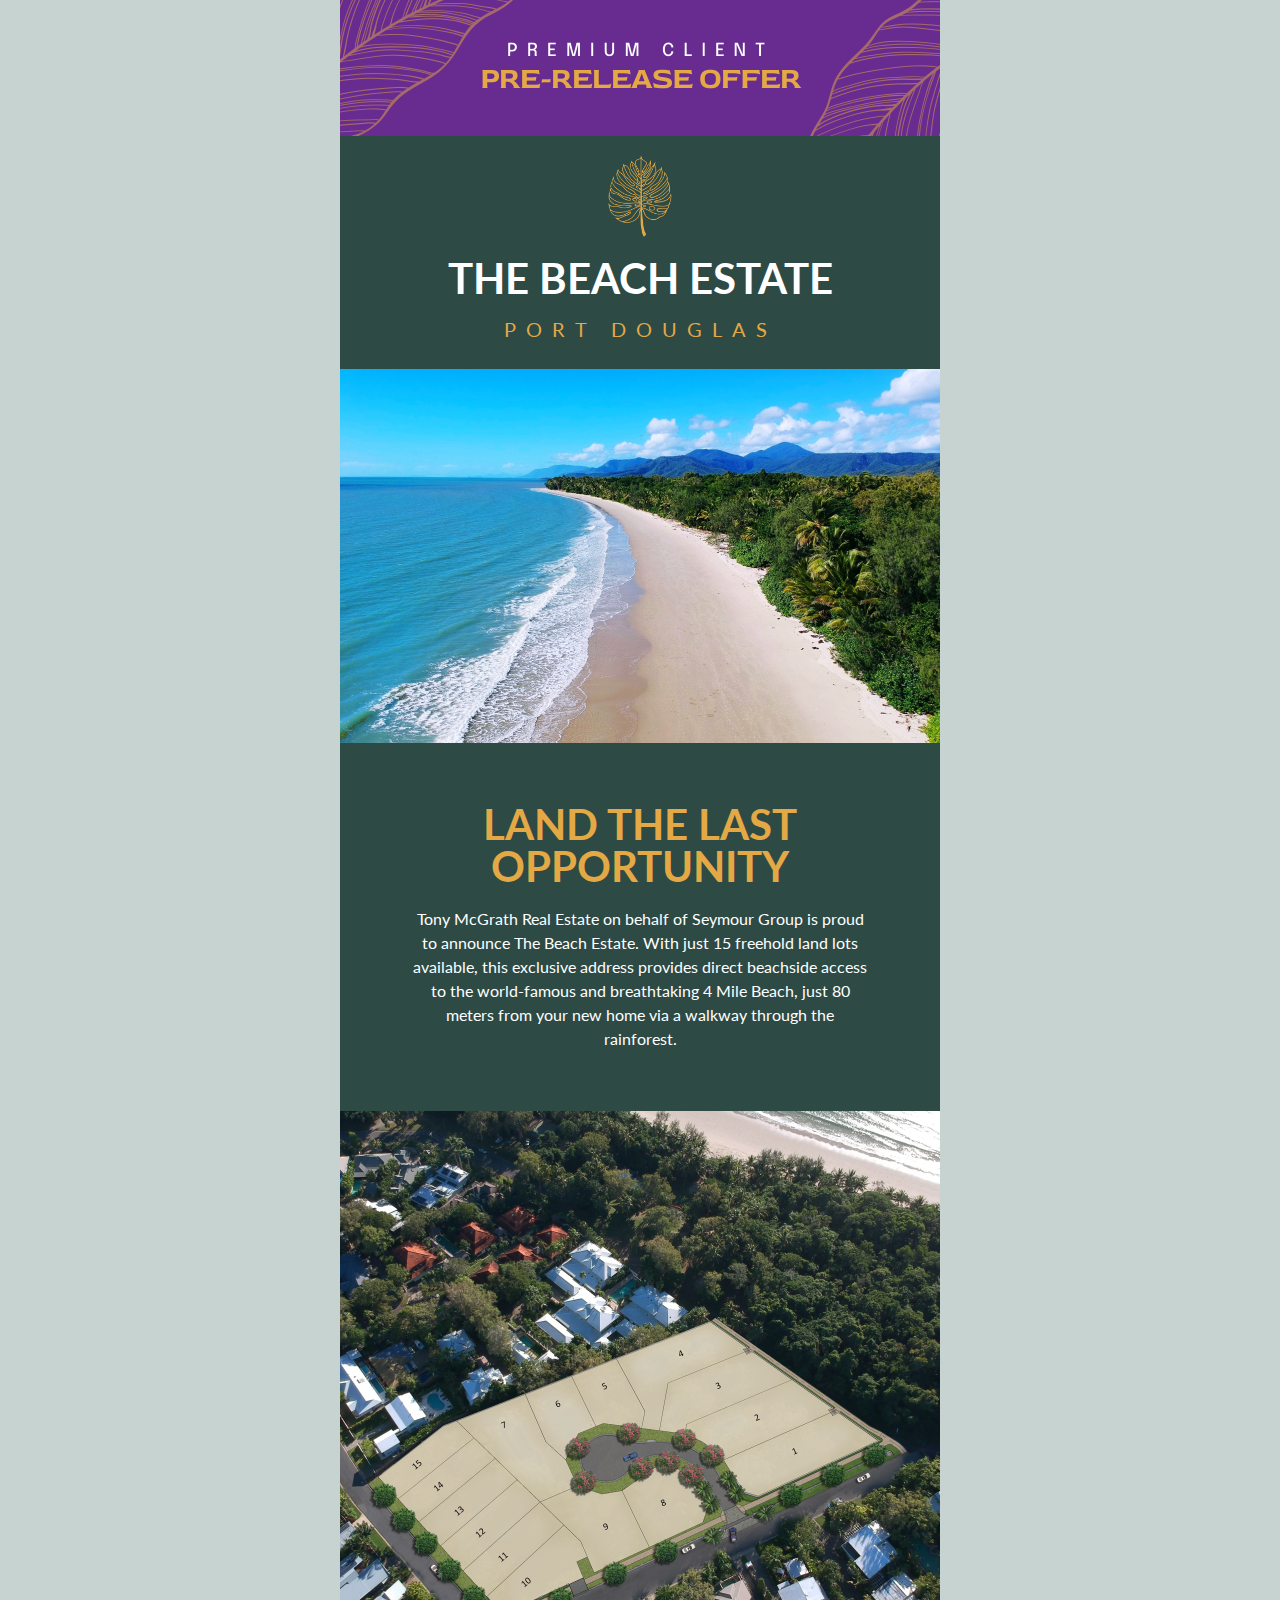
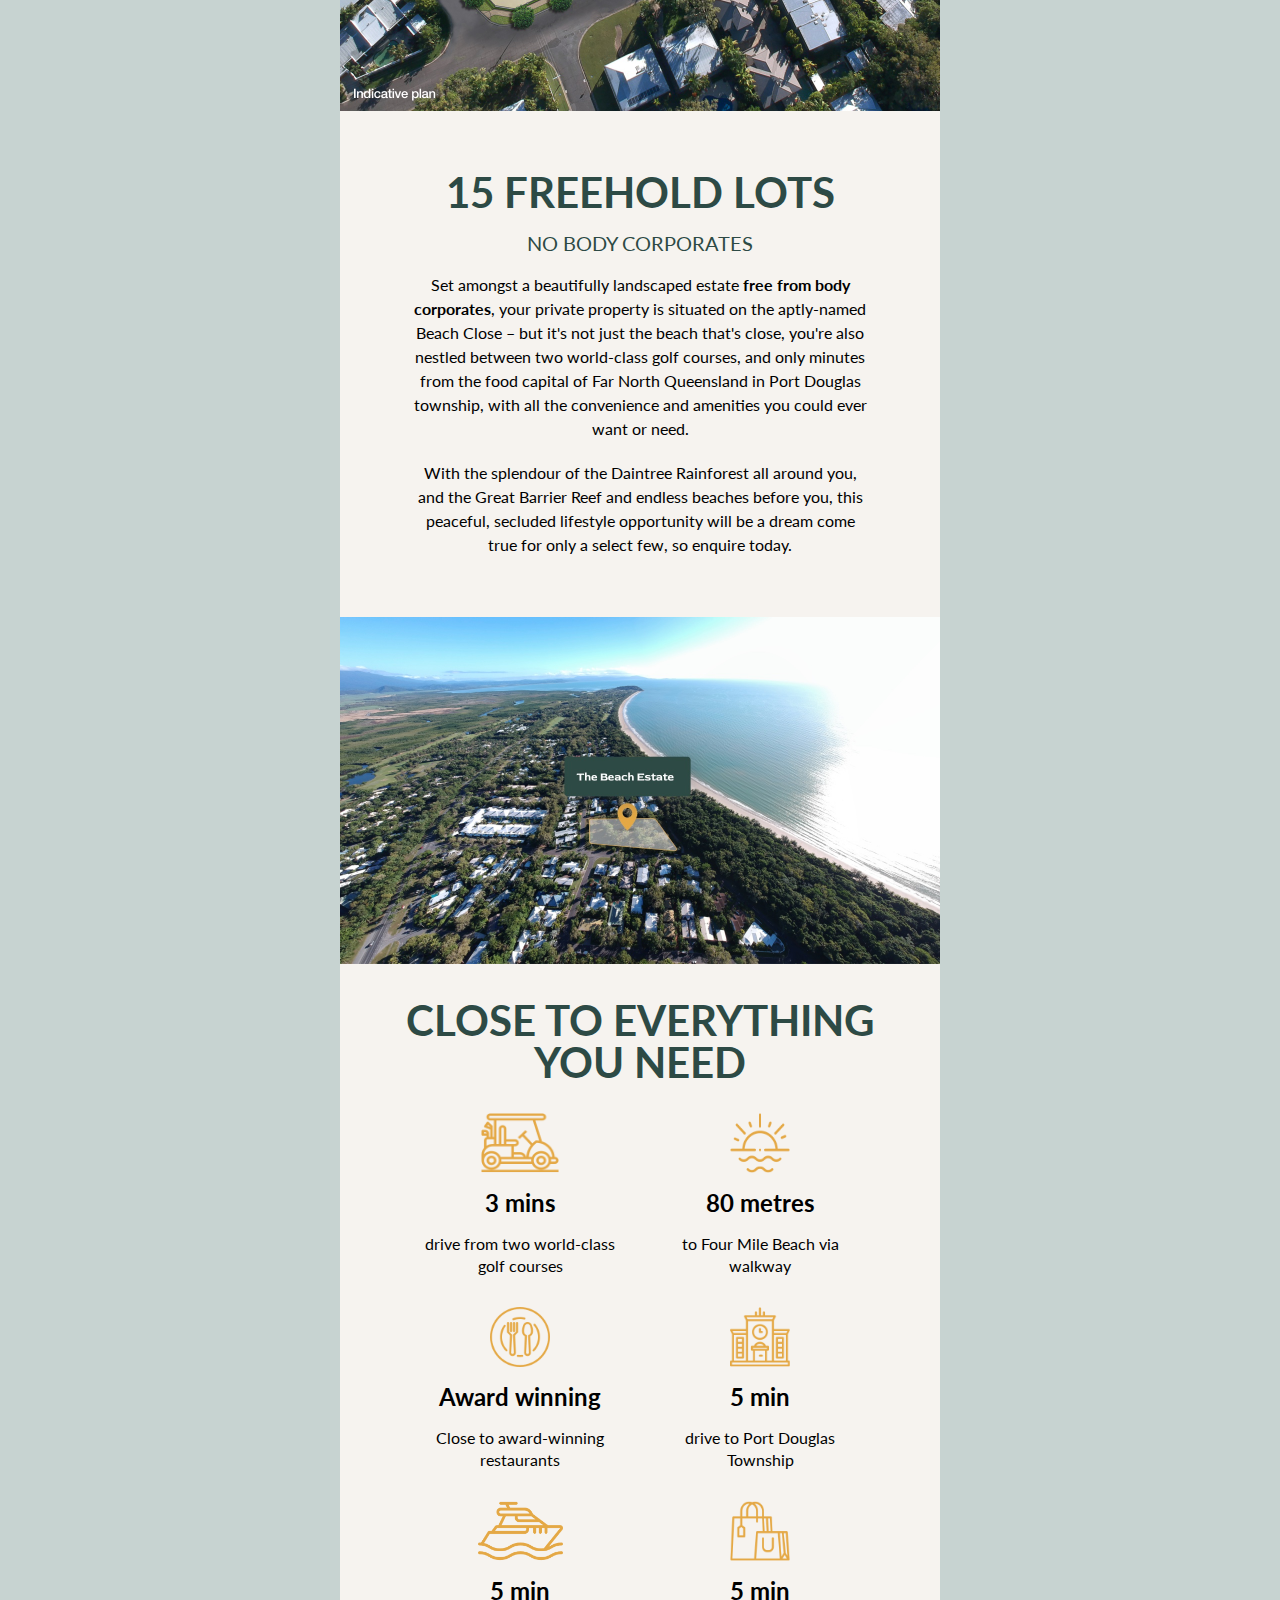
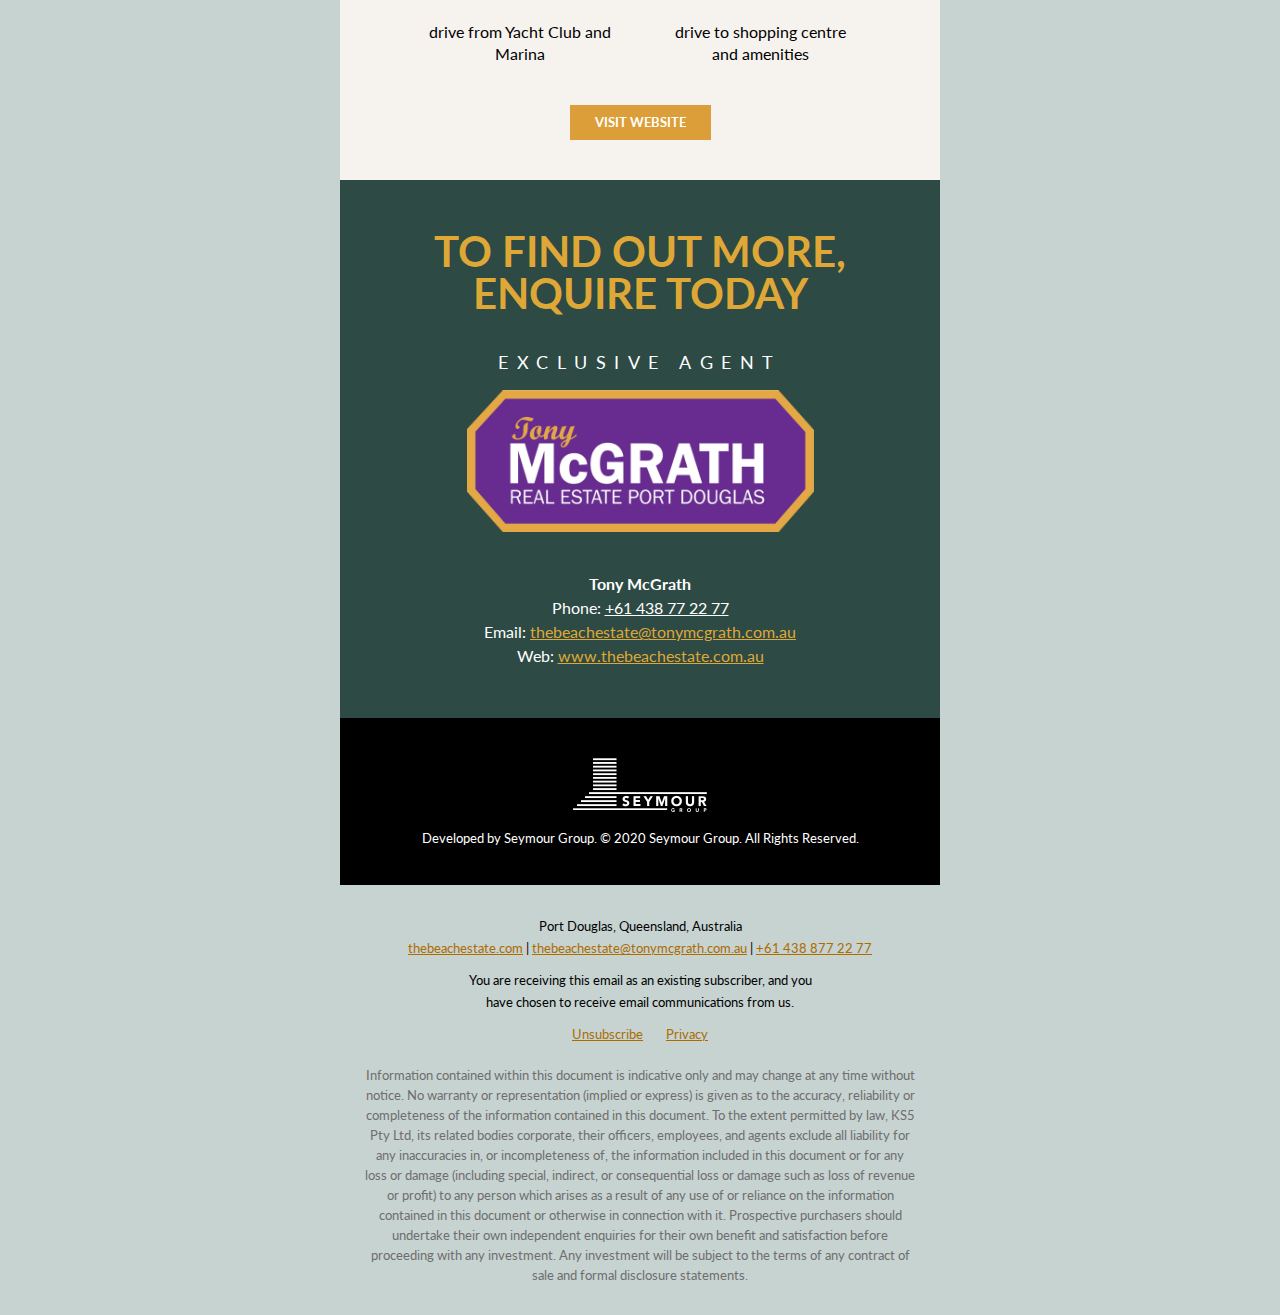
==== commit 93830023: "update email template" ====
--- a/index.html
+++ b/index.html
@@ -1,48 +1,23 @@
-<!doctype html>
-<html xmlns="http://www.w3.org/1999/xhtml" xmlns:v="urn:schemas-microsoft-com:vml" xmlns:o="urn:schemas-microsoft-com:office:office">
 
-<head>
-  <title>
-  </title>
-  <!--[if !mso]><!-- -->
-  <meta http-equiv="X-UA-Compatible" content="IE=edge">
-  <!--<![endif]-->
-  <meta http-equiv="Content-Type" content="text/html; charset=UTF-8">
-  <meta name="viewport" content="width=device-width, initial-scale=1">
-  <style type="text/css">
-    #outlook a {
-      padding: 0;
-    }
-
-    body {
-      margin: 0;
-      padding: 0;
-      -webkit-text-size-adjust: 100%;
-      -ms-text-size-adjust: 100%;
-    }
-
-    table,
-    td {
-      border-collapse: collapse;
-      mso-table-lspace: 0pt;
-      mso-table-rspace: 0pt;
-    }
-
-    img {
-      border: 0;
-      height: auto;
-      line-height: 100%;
-      outline: none;
-      text-decoration: none;
-      -ms-interpolation-mode: bicubic;
-    }
-
-    p {
-      display: block;
-      margin: 13px 0;
-    }
-  </style>
-  <!--[if mso]>
+    <!doctype html>
+    <html xmlns="http://www.w3.org/1999/xhtml" xmlns:v="urn:schemas-microsoft-com:vml" xmlns:o="urn:schemas-microsoft-com:office:office">
+      <head>
+        <title>
+          
+        </title>
+        <!--[if !mso]><!-- -->
+        <meta http-equiv="X-UA-Compatible" content="IE=edge">
+        <!--<![endif]-->
+        <meta http-equiv="Content-Type" content="text/html; charset=UTF-8">
+        <meta name="viewport" content="width=device-width, initial-scale=1">
+        <style type="text/css">
+          #outlook a { padding:0; }
+          body { margin:0;padding:0;-webkit-text-size-adjust:100%;-ms-text-size-adjust:100%; }
+          table, td { border-collapse:collapse;mso-table-lspace:0pt;mso-table-rspace:0pt; }
+          img { border:0;height:auto;line-height:100%; outline:none;text-decoration:none;-ms-interpolation-mode:bicubic; }
+          p { display:block;margin:13px 0; }
+        </style>
+        <!--[if mso]>
         <xml>
         <o:OfficeDocumentSettings>
           <o:AllowPNG/>
@@ -50,86 +25,88 @@
         </o:OfficeDocumentSettings>
         </xml>
         <![endif]-->
-  <!--[if lte mso 11]>
+        <!--[if lte mso 11]>
         <style type="text/css">
           .mj-outlook-group-fix { width:100% !important; }
         </style>
         <![endif]-->
-  <!--[if !mso]><!-->
-  <link href="https://fonts.googleapis.com/css?family=Lato:300,400,500,700" rel="stylesheet" type="text/css">
-  <link href="https://fonts.googleapis.com/css2?family=Lato:wght@400;700&display=swap" rel="stylesheet" type="text/css">
-  <style type="text/css">
-    @import url(https://fonts.googleapis.com/css?family=Lato:300,400,500,700);
-    @import url(https://fonts.googleapis.com/css2?family=Lato:wght@400;700&display=swap);
-  </style>
-  <!--<![endif]-->
-  <style type="text/css">
-    @media only screen and (min-width:480px) {
-      .mj-column-per-100 {
-        width: 100% !important;
-        max-width: 100%;
+        
+      <!--[if !mso]><!-->
+        <link href="https://fonts.googleapis.com/css?family=Lato:300,400,500,700" rel="stylesheet" type="text/css">
+<link href="https://fonts.googleapis.com/css2?family=Lato:wght@400;700&display=swap" rel="stylesheet" type="text/css">
+        <style type="text/css">
+          @import url(https://fonts.googleapis.com/css?family=Lato:300,400,500,700);
+@import url(https://fonts.googleapis.com/css2?family=Lato:wght@400;700&display=swap);
+        </style>
+      <!--<![endif]-->
+
+    
+        
+    <style type="text/css">
+      @media only screen and (min-width:480px) {
+        .mj-column-per-100 { width:100% !important; max-width: 100%; }
+.mj-column-per-40 { width:40% !important; max-width: 40%; }
+      }
+    </style>
+    
+  
+        <style type="text/css">
+        
+        
+
+    @media only screen and (max-width:480px) {
+      table.mj-full-width-mobile { width: 100% !important; }
+      td.mj-full-width-mobile { width: auto !important; }
+    }
+  
+        </style>
+        <style type="text/css">@media (max-width:680px) { 
+        .title div {
+          font-size:30px !important
+        }
+        .sub-title div {
+          font-size:18px !important
+        }
       }
 
-      .mj-column-per-40 {
-        width: 40% !important;
-        max-width: 40%;
-      }
-    }
-  </style>
-  <style type="text/css">
-    @media only screen and (max-width:480px) {
-      table.mj-full-width-mobile {
-        width: 100% !important;
+      .inline-text div{
+          white-space: nowrap;
       }
 
-      td.mj-full-width-mobile {
-        width: auto !important;
-      }
-    }
-  </style>
-  <style type="text/css">
-    @media (max-width:680px) {
-      .title div {
-        font-size: 30px !important
-      }
-
-      .sub-title div {
-        font-size: 18px !important
-      }
-    }
-
-    .inline-text div {
-      white-space: nowrap;
-    }
-
-    @media (max-width:350px) {
-      .inline-text div {
-        font-size: 14px !important;
-      }
-    }
-  </style>
-</head>
-
-<body style="background-color:#C7D3D1;">
-  <div style="background-color:#C7D3D1;">
-    <!-- Premium -->
-    <!--[if mso | IE]>
-      <table
-         align="center" border="0" cellpadding="0" cellspacing="0" class="" style="width:600px;" width="600"
+      @media (max-width:350px) { 
+        .inline-text div{
+          font-size: 14px !important;
+        }
+      }</style>
+        
+      </head>
+      <body style="background-color:#C7D3D1;">
+        
+        
+      <div
+         style="background-color:#C7D3D1;"
+      >
+        <!-- Premium -->
+      
+      <!--[if mso | IE]>
+      <table
+         align="center" border="0" cellpadding="0" cellspacing="0" class="hero-header-outlook" style="width:600px;" width="600"
       >
         <tr>
           <td style="line-height:0px;font-size:0px;mso-line-height-rule:exactly;">
-      
-        <v:rect  style="width:600px;" xmlns:v="urn:schemas-microsoft-com:vml" fill="true" stroke="false">
-        <v:fill  origin="0.5, 0" position="0.5, 0" src="https://tomdevvn90.github.io/beach-estate-mail-template/assets/bg-ss-2.png" color="#682c90" type="tile" />
-        <v:textbox style="mso-fit-shape-to-text:true" inset="0,0,0,0">
-      <![endif]-->
-    <div style="background:#682c90 url(https://tomdevvn90.github.io/beach-estate-mail-template/assets/bg-ss-2.png) center top / auto repeat;background-position:center top;background-repeat:repeat;background-size:auto;margin:0px auto;max-width:600px;">
-      <div style="line-height:0;font-size:0;">
-        <table align="center" background="https://tomdevvn90.github.io/beach-estate-mail-template/assets/bg-ss-2.png" border="0" cellpadding="0" cellspacing="0" role="presentation" style="background:#682c90 url(https://tomdevvn90.github.io/beach-estate-mail-template/assets/bg-ss-2.png) center top / auto repeat;background-position:center top;background-repeat:repeat;background-size:auto;width:100%;">
+      <![endif]-->
+    
+      
+      <div  class="hero-header" style="margin:0px auto;max-width:600px;">
+        
+        <table
+           align="center" border="0" cellpadding="0" cellspacing="0" role="presentation" style="width:100%;"
+        >
           <tbody>
             <tr>
-              <td style="direction:ltr;font-size:0px;padding:20px 0;text-align:center;">
+              <td
+                 style="direction:ltr;font-size:0px;padding:0;text-align:center;"
+              >
                 <!--[if mso | IE]>
                   <table role="presentation" border="0" cellpadding="0" cellspacing="0">
                 
@@ -139,33 +116,56 @@
                class="" style="vertical-align:top;width:600px;"
             >
           <![endif]-->
-                <div class="mj-column-per-100 mj-outlook-group-fix" style="font-size:0px;text-align:left;direction:ltr;display:inline-block;vertical-align:top;width:100%;">
-                  <table border="0" cellpadding="0" cellspacing="0" role="presentation" width="100%">
-                    <tbody>
-                      <tr>
-                        <td style="vertical-align:top;padding:0;">
-                          <table border="0" cellpadding="0" cellspacing="0" role="presentation" style="" width="100%">
-                            <tr>
-                              <td align="center" class="sub-title" style="font-size:0px;padding:10px 25px;word-break:break-word;">
-                                <div style="font-family:Lato, Helvetica, Arial, sans-serif;font-size:20px;letter-spacing:10px;line-height:1;text-align:center;text-transform:uppercase;color:white;">
-                                  <singleline label="Premium Client">Premium Client</singleline>
-                                </div>
-                              </td>
-                            </tr>
-                            <tr>
-                              <td align="center" class="title" style="font-size:0px;padding:10px 25px;word-break:break-word;">
-                                <div style="font-family:Lato, Helvetica, Arial, sans-serif;font-size:32px;font-weight:bold;line-height:1;text-align:center;text-transform:uppercase;color:#E4A845;">
-                                  <singleline label="PRE-RELEASE OFFER">PRE-RELEASE OFFER</singleline>
-                                </div>
-                              </td>
-                            </tr>
-                          </table>
-                        </td>
-                      </tr>
-                    </tbody>
-                  </table>
-                </div>
-                <!--[if mso | IE]>
+            
+      <div
+         class="mj-column-per-100 mj-outlook-group-fix" style="font-size:0px;text-align:left;direction:ltr;display:inline-block;vertical-align:top;width:100%;"
+      >
+        
+      <table
+         border="0" cellpadding="0" cellspacing="0" role="presentation" width="100%"
+      >
+        <tbody>
+          <tr>
+            <td  style="vertical-align:top;padding:0;">
+              
+      <table
+         border="0" cellpadding="0" cellspacing="0" role="presentation" style="" width="100%"
+      >
+        
+            <tr>
+              <td
+                 align="center" style="font-size:0px;padding:0;word-break:break-word;"
+              >
+                
+      <table
+         border="0" cellpadding="0" cellspacing="0" role="presentation" style="border-collapse:collapse;border-spacing:0px;"
+      >
+        <tbody>
+          <tr>
+            <td  style="width:600px;">
+              
+      <img
+         height="auto" src="https://tomdevvn90.github.io/beach-estate-mail-template/assets/banner-premium-client.png" style="border:0;display:block;outline:none;text-decoration:none;height:auto;width:100%;font-size:13px;" width="600"
+      />
+    
+            </td>
+          </tr>
+        </tbody>
+      </table>
+    
+              </td>
+            </tr>
+          
+      </table>
+    
+            </td>
+          </tr>
+        </tbody>
+      </table>
+    
+      </div>
+    
+          <!--[if mso | IE]>
             </td>
           
         </tr>
@@ -176,30 +176,38 @@
             </tr>
           </tbody>
         </table>
-      </div>
-    </div>
-    <!--[if mso | IE]>
-        </v:textbox>
-      </v:rect>
-    
+        
+      </div>
+    
+      
+      <!--[if mso | IE]>
           </td>
         </tr>
       </table>
       <![endif]-->
+    
     <!-- Brand -->
-    <!--[if mso | IE]>
+      
+      <!--[if mso | IE]>
       <table
          align="center" border="0" cellpadding="0" cellspacing="0" class="" style="width:600px;" width="600"
       >
         <tr>
           <td style="line-height:0px;font-size:0px;mso-line-height-rule:exactly;">
       <![endif]-->
-    <div style="background:#2D4A45;background-color:#2D4A45;margin:0px auto;max-width:600px;">
-      <table align="center" border="0" cellpadding="0" cellspacing="0" role="presentation" style="background:#2D4A45;background-color:#2D4A45;width:100%;">
-        <tbody>
-          <tr>
-            <td style="direction:ltr;font-size:0px;padding:0;text-align:center;">
-              <!--[if mso | IE]>
+    
+      
+      <div  style="background:#2D4A45;background-color:#2D4A45;margin:0px auto;max-width:600px;">
+        
+        <table
+           align="center" border="0" cellpadding="0" cellspacing="0" role="presentation" style="background:#2D4A45;background-color:#2D4A45;width:100%;"
+        >
+          <tbody>
+            <tr>
+              <td
+                 style="direction:ltr;font-size:0px;padding:0;text-align:center;"
+              >
+                <!--[if mso | IE]>
                   <table role="presentation" border="0" cellpadding="0" cellspacing="0">
                 
         <tr>
@@ -208,122 +216,211 @@
                class="" style="vertical-align:top;width:600px;"
             >
           <![endif]-->
-              <div class="mj-column-per-100 mj-outlook-group-fix" style="font-size:0px;text-align:left;direction:ltr;display:inline-block;vertical-align:top;width:100%;">
-                <table border="0" cellpadding="0" cellspacing="0" role="presentation" width="100%">
-                  <tbody>
+            
+      <div
+         class="mj-column-per-100 mj-outlook-group-fix" style="font-size:0px;text-align:left;direction:ltr;display:inline-block;vertical-align:top;width:100%;"
+      >
+        
+      <table
+         border="0" cellpadding="0" cellspacing="0" role="presentation" width="100%"
+      >
+        <tbody>
+          <tr>
+            <td  style="vertical-align:top;padding:20px 0 20px;">
+              
+      <table
+         border="0" cellpadding="0" cellspacing="0" role="presentation" style="" width="100%"
+      >
+        
+            <tr>
+              <td
+                 align="center" style="font-size:0px;padding:0 0 10px 0;word-break:break-word;"
+              >
+                
+      <table
+         border="0" cellpadding="0" cellspacing="0" role="presentation" style="border-collapse:collapse;border-spacing:0px;"
+      >
+        <tbody>
+          <tr>
+            <td  style="width:64px;">
+              
+      <img
+         height="auto" src="https://tomdevvn90.github.io/beach-estate-mail-template/assets/Branding/Palm-BRAND.png" style="border:0;display:block;outline:none;text-decoration:none;height:auto;width:100%;font-size:13px;" width="64"
+      />
+    
+            </td>
+          </tr>
+        </tbody>
+      </table>
+    
+              </td>
+            </tr>
+          
+            <tr>
+              <td
+                 align="center" class="title" style="font-size:0px;padding:10px 25px;word-break:break-word;"
+              >
+                
+      <div
+         style="font-family:Lato, Helvetica, Arial, sans-serif;font-size:42px;font-weight:700;line-height:1;text-align:center;text-transform:uppercase;color:white;"
+      ><singleline label="The Beach Estate">The Beach Estate</singleline></div>
+    
+              </td>
+            </tr>
+          
+            <tr>
+              <td
+                 align="center" class="sub-title" style="font-size:0px;padding:10px 25px;word-break:break-word;"
+              >
+                
+      <div
+         style="font-family:Lato, Helvetica, Arial, sans-serif;font-size:20px;letter-spacing:10px;line-height:1;text-align:center;text-transform:uppercase;color:#E4A845;"
+      ><singleline label="Port Douglas">Port Douglas</singleline></div>
+    
+              </td>
+            </tr>
+          
+      </table>
+    
+            </td>
+          </tr>
+        </tbody>
+      </table>
+    
+      </div>
+    
+          <!--[if mso | IE]>
+            </td>
+          
+        </tr>
+      
+                  </table>
+                <![endif]-->
+              </td>
+            </tr>
+          </tbody>
+        </table>
+        
+      </div>
+    
+      
+      <!--[if mso | IE]>
+          </td>
+        </tr>
+      </table>
+      <![endif]-->
+    
+    <!-- Image --><!-- background-url="https://tomdevvn90.github.io/beach-estate-mail-template/assets/image-beach@2x.jpg" -->
+      <!--[if mso | IE]>
+        <table
+           align="center" border="0" cellpadding="0" cellspacing="0" role="presentation" style="width:600px;" width="600"
+        >
+          <tr>
+            <td  style="line-height:0;font-size:0;mso-line-height-rule:exactly;">
+              <v:image
+                 style="border:0;mso-position-horizontal:center;position:absolute;top:0;width:600px;z-index:-3;" xmlns:v="urn:schemas-microsoft-com:vml"
+              />
+      <![endif]-->
+      <div
+         style="margin:0 auto;max-width:600px;"
+      >
+        <table
+           border="0" cellpadding="0" cellspacing="0" role="presentation" style="width:100%;"
+        >
+          <tr
+             style="vertical-align:top;"
+          >
+            
+          <td
+             style="background:#ffffff;background-position:center center;background-repeat:no-repeat;padding:0;vertical-align:top;" height="0"
+          >
+            
+      <!--[if mso | IE]>
+        <table
+           border="0" cellpadding="0" cellspacing="0" style="width:600px;" width="600"
+        >
+          <tr>
+            <td  style="">
+      <![endif]-->
+      <div
+         class="mj-hero-content" style="margin:0px auto;"
+      >
+        <table
+           border="0" cellpadding="0" cellspacing="0" role="presentation" style="width:100%;margin:0px;"
+        >
+          <tr>
+            <td  style="" >
+              <table
+                 border="0" cellpadding="0" cellspacing="0" role="presentation" style="width:100%;margin:0px;"
+              >
+                
                     <tr>
-                      <td style="vertical-align:top;padding:20px 0 20px;">
-                        <table border="0" cellpadding="0" cellspacing="0" role="presentation" style="" width="100%">
-                          <tr>
-                            <td align="center" style="font-size:0px;padding:0 0 10px 0;word-break:break-word;">
-                              <table border="0" cellpadding="0" cellspacing="0" role="presentation" style="border-collapse:collapse;border-spacing:0px;">
-                                <tbody>
-                                  <tr>
-                                    <td style="width:64px;">
-                                      <img height="auto" src="https://tomdevvn90.github.io/beach-estate-mail-template/assets/Branding/Palm-BRAND.png" style="border:0;display:block;outline:none;text-decoration:none;height:auto;width:100%;font-size:13px;" width="64" />
-                                    </td>
-                                  </tr>
-                                </tbody>
-                              </table>
-                            </td>
-                          </tr>
-                          <tr>
-                            <td align="center" class="title" style="font-size:0px;padding:10px 25px;word-break:break-word;">
-                              <div style="font-family:Lato, Helvetica, Arial, sans-serif;font-size:42px;font-weight:700;line-height:1;text-align:center;text-transform:uppercase;color:white;">
-                                <singleline label="The Beach Estate">The Beach Estate</singleline>
-                              </div>
-                            </td>
-                          </tr>
-                          <tr>
-                            <td align="center" class="sub-title" style="font-size:0px;padding:10px 25px;word-break:break-word;">
-                              <div style="font-family:Lato, Helvetica, Arial, sans-serif;font-size:20px;letter-spacing:10px;line-height:1;text-align:center;text-transform:uppercase;color:#E4A845;">
-                                <singleline label="Port Douglas">Port Douglas</singleline>
-                              </div>
-                            </td>
-                          </tr>
-                        </table>
+                      <td
+                         align="center" style="font-size:0px;padding:0;word-break:break-word;"
+                      >
+                        
+      <table
+         border="0" cellpadding="0" cellspacing="0" role="presentation" style="border-collapse:collapse;border-spacing:0px;"
+      >
+        <tbody>
+          <tr>
+            <td  style="width:600px;">
+              
+      <img
+         height="auto" src="https://tomdevvn90.github.io/beach-estate-mail-template/assets/image-beach@2x.jpg" style="border:0;display:block;outline:none;text-decoration:none;height:auto;width:100%;font-size:13px;" width="600"
+      />
+    
+            </td>
+          </tr>
+        </tbody>
+      </table>
+    
                       </td>
                     </tr>
-                  </tbody>
-                </table>
-              </div>
-              <!--[if mso | IE]>
-            </td>
-          
-        </tr>
-      
-                  </table>
-                <![endif]-->
-            </td>
-          </tr>
-        </tbody>
+                  
+              </table>
+            </td>
+          </tr>
+        </table>
+      </div>
+      <!--[if mso | IE]>
+            </td>
+          </tr>
+        </table>
+      <![endif]-->
+    
+          </td>
+        
+          </tr>
       </table>
     </div>
     <!--[if mso | IE]>
           </td>
         </tr>
       </table>
-      <![endif]-->
-    <!-- Image -->
-    <!--[if mso | IE]>
-        <table
-           align="center" border="0" cellpadding="0" cellspacing="0" role="presentation" style="width:600px;" width="600"
-        >
-          <tr>
-            <td  style="line-height:0;font-size:0;mso-line-height-rule:exactly;">
-              <v:image
-                 style="border:0;mso-position-horizontal:center;position:absolute;top:0;width:600px;z-index:-3;" src="https://tomdevvn90.github.io/beach-estate-mail-template/assets/image-beach@2x.jpg" xmlns:v="urn:schemas-microsoft-com:vml"
-              />
-      <![endif]-->
-    <div style="margin:0 auto;max-width:600px;">
-      <table border="0" cellpadding="0" cellspacing="0" role="presentation" style="width:100%;">
-        <tr style="vertical-align:top;">
-          <td background="https://tomdevvn90.github.io/beach-estate-mail-template/assets/image-beach@2x.jpg" style="background:#ffffff url(https://tomdevvn90.github.io/beach-estate-mail-template/assets/image-beach@2x.jpg) no-repeat center center / cover;background-position:center center;background-repeat:no-repeat;padding:0;vertical-align:top;" height="400">
-            <!--[if mso | IE]>
-        <table
-           border="0" cellpadding="0" cellspacing="0" style="width:600px;" width="600"
-        >
-          <tr>
-            <td  style="">
-      <![endif]-->
-            <div class="mj-hero-content" style="margin:0px auto;">
-              <table border="0" cellpadding="0" cellspacing="0" role="presentation" style="width:100%;margin:0px;">
-                <tr>
-                  <td style="">
-                    <table border="0" cellpadding="0" cellspacing="0" role="presentation" style="width:100%;margin:0px;">
-                    </table>
-                  </td>
-                </tr>
-              </table>
-            </div>
-            <!--[if mso | IE]>
-            </td>
-          </tr>
-        </table>
-      <![endif]-->
-          </td>
-        </tr>
-      </table>
-    </div>
-    <!--[if mso | IE]>
-          </td>
-        </tr>
-      </table>
     <![endif]-->
     <!-- Introduction Text -->
-    <!--[if mso | IE]>
+      
+      <!--[if mso | IE]>
       <table
          align="center" border="0" cellpadding="0" cellspacing="0" class="" style="width:600px;" width="600"
       >
         <tr>
           <td style="line-height:0px;font-size:0px;mso-line-height-rule:exactly;">
       <![endif]-->
-    <div style="background:#2D4A45;background-color:#2D4A45;margin:0px auto;max-width:600px;">
-      <table align="center" border="0" cellpadding="0" cellspacing="0" role="presentation" style="background:#2D4A45;background-color:#2D4A45;width:100%;">
-        <tbody>
-          <tr>
-            <td style="direction:ltr;font-size:0px;padding:50px 8%;text-align:center;">
-              <!--[if mso | IE]>
+    
+      
+      <div  style="background:#2D4A45;background-color:#2D4A45;margin:0px auto;max-width:600px;">
+        
+        <table
+           align="center" border="0" cellpadding="0" cellspacing="0" role="presentation" style="background:#2D4A45;background-color:#2D4A45;width:100%;"
+        >
+          <tbody>
+            <tr>
+              <td
+                 style="direction:ltr;font-size:0px;padding:50px 8%;text-align:center;"
+              >
+                <!--[if mso | IE]>
                   <table role="presentation" border="0" cellpadding="0" cellspacing="0">
                 
         <tr>
@@ -332,101 +429,175 @@
                class="" style="vertical-align:top;width:584px;"
             >
           <![endif]-->
-              <div class="mj-column-per-100 mj-outlook-group-fix" style="font-size:0px;text-align:left;direction:ltr;display:inline-block;vertical-align:top;width:100%;">
-                <table border="0" cellpadding="0" cellspacing="0" role="presentation" style="vertical-align:top;" width="100%">
-                  <tr>
-                    <td align="center" class="title" style="font-size:0px;padding:10px 25px;word-break:break-word;">
-                      <div style="font-family:Lato, Helvetica, Arial, sans-serif;font-size:42px;font-weight:700;line-height:1;text-align:center;text-transform:uppercase;color:#E4A845;">
-                        <singleline label="Land the last opportunity">Land the last opportunity</singleline>
-                      </div>
-                    </td>
-                  </tr>
-                  <tr>
-                    <td align="center" style="font-size:0px;padding:10px 25px;word-break:break-word;">
-                      <div style="font-family:Lato, Helvetica, Arial, sans-serif;font-size:16px;line-height:24px;text-align:center;color:white;">
-                        <multiline label="Tony McGrath Real Estate on behalf of Seymour Group is proud to announce The Beach Estate. With just 15 freehold land lots available, this exclusive address provides direct beachside access to the world-famous and breathtaking 4 Mile Beach, just 80 meters from your new home via a walkway through the rainforest.">Tony McGrath Real Estate on behalf of Seymour Group is proud to announce The Beach Estate. With just 15 freehold land lots available, this exclusive address provides direct beachside access to the world-famous and breathtaking 4 Mile Beach, just 80 meters from your new home via a walkway through the rainforest.</multiline>
-                      </div>
-                    </td>
-                  </tr>
-                </table>
-              </div>
-              <!--[if mso | IE]>
+            
+      <div
+         class="mj-column-per-100 mj-outlook-group-fix" style="font-size:0px;text-align:left;direction:ltr;display:inline-block;vertical-align:top;width:100%;"
+      >
+        
+      <table
+         border="0" cellpadding="0" cellspacing="0" role="presentation" style="vertical-align:top;" width="100%"
+      >
+        
+            <tr>
+              <td
+                 align="center" class="title" style="font-size:0px;padding:10px 25px;word-break:break-word;"
+              >
+                
+      <div
+         style="font-family:Lato, Helvetica, Arial, sans-serif;font-size:42px;font-weight:700;line-height:1;text-align:center;text-transform:uppercase;color:#E4A845;"
+      ><singleline label="Land the last opportunity">Land the last opportunity</singleline></div>
+    
+              </td>
+            </tr>
+          
+            <tr>
+              <td
+                 align="center" style="font-size:0px;padding:10px 25px;word-break:break-word;"
+              >
+                
+      <div
+         style="font-family:Lato, Helvetica, Arial, sans-serif;font-size:16px;line-height:24px;text-align:center;color:white;"
+      ><multiline label="Tony McGrath Real Estate on behalf of Seymour Group is proud to announce The Beach Estate. With just 15 freehold land lots available, this exclusive address provides direct beachside access to the world-famous and breathtaking 4 Mile Beach, just 80 meters from your new home via a walkway through the rainforest.">Tony McGrath Real Estate on behalf of Seymour Group is proud to announce The Beach Estate. With just 15 freehold land lots available, this exclusive address provides direct beachside access to the world-famous and breathtaking 4 Mile Beach, just 80 meters from your new home via a walkway through the rainforest.</multiline></div>
+    
+              </td>
+            </tr>
+          
+      </table>
+    
+      </div>
+    
+          <!--[if mso | IE]>
             </td>
           
         </tr>
       
                   </table>
                 <![endif]-->
+              </td>
+            </tr>
+          </tbody>
+        </table>
+        
+      </div>
+    
+      
+      <!--[if mso | IE]>
+          </td>
+        </tr>
+      </table>
+      <![endif]-->
+    
+    <!-- Image -->
+      <!--[if mso | IE]>
+        <table
+           align="center" border="0" cellpadding="0" cellspacing="0" role="presentation" style="width:600px;" width="600"
+        >
+          <tr>
+            <td  style="line-height:0;font-size:0;mso-line-height-rule:exactly;">
+              <v:image
+                 style="border:0;mso-position-horizontal:center;position:absolute;top:0;width:600px;z-index:-3;" xmlns:v="urn:schemas-microsoft-com:vml"
+              />
+      <![endif]-->
+      <div
+         style="margin:0 auto;max-width:600px;"
+      >
+        <table
+           border="0" cellpadding="0" cellspacing="0" role="presentation" style="width:100%;"
+        >
+          <tr
+             style="vertical-align:top;"
+          >
+            
+          <td
+             style="background:#ffffff;background-position:center center;background-repeat:no-repeat;padding:0;vertical-align:top;" height="0"
+          >
+            
+      <!--[if mso | IE]>
+        <table
+           border="0" cellpadding="0" cellspacing="0" style="width:600px;" width="600"
+        >
+          <tr>
+            <td  style="">
+      <![endif]-->
+      <div
+         class="mj-hero-content" style="margin:0px auto;"
+      >
+        <table
+           border="0" cellpadding="0" cellspacing="0" role="presentation" style="width:100%;margin:0px;"
+        >
+          <tr>
+            <td  style="" >
+              <table
+                 border="0" cellpadding="0" cellspacing="0" role="presentation" style="width:100%;margin:0px;"
+              >
+                
+                    <tr>
+                      <td
+                         align="center" style="font-size:0px;padding:0;word-break:break-word;"
+                      >
+                        
+      <table
+         border="0" cellpadding="0" cellspacing="0" role="presentation" style="border-collapse:collapse;border-spacing:0px;"
+      >
+        <tbody>
+          <tr>
+            <td  style="width:600px;">
+              
+      <img
+         height="auto" src="https://tomdevvn90.github.io/beach-estate-mail-template/assets/image-lots@2x.jpg" style="border:0;display:block;outline:none;text-decoration:none;height:auto;width:100%;font-size:13px;" width="600"
+      />
+    
             </td>
           </tr>
         </tbody>
+      </table>
+    
+                      </td>
+                    </tr>
+                  
+              </table>
+            </td>
+          </tr>
+        </table>
+      </div>
+      <!--[if mso | IE]>
+            </td>
+          </tr>
+        </table>
+      <![endif]-->
+    
+          </td>
+        
+          </tr>
       </table>
     </div>
     <!--[if mso | IE]>
           </td>
         </tr>
       </table>
-      <![endif]-->
-    <!-- Image -->
-    <!--[if mso | IE]>
-        <table
-           align="center" border="0" cellpadding="0" cellspacing="0" role="presentation" style="width:600px;" width="600"
-        >
-          <tr>
-            <td  style="line-height:0;font-size:0;mso-line-height-rule:exactly;">
-              <v:image
-                 style="border:0;mso-position-horizontal:center;position:absolute;top:0;width:600px;z-index:-3;" src="https://tomdevvn90.github.io/beach-estate-mail-template/assets/image-lots@2x.jpg" xmlns:v="urn:schemas-microsoft-com:vml"
-              />
-      <![endif]-->
-    <div style="margin:0 auto;max-width:600px;">
-      <table border="0" cellpadding="0" cellspacing="0" role="presentation" style="width:100%;">
-        <tr style="vertical-align:top;">
-          <td background="https://tomdevvn90.github.io/beach-estate-mail-template/assets/image-lots@2x.jpg" style="background:#ffffff url(https://tomdevvn90.github.io/beach-estate-mail-template/assets/image-lots@2x.jpg) no-repeat center center / cover;background-position:center center;background-repeat:no-repeat;padding:0;vertical-align:top;" height="600">
-            <!--[if mso | IE]>
-        <table
-           border="0" cellpadding="0" cellspacing="0" style="width:600px;" width="600"
-        >
-          <tr>
-            <td  style="">
-      <![endif]-->
-            <div class="mj-hero-content" style="margin:0px auto;">
-              <table border="0" cellpadding="0" cellspacing="0" role="presentation" style="width:100%;margin:0px;">
-                <tr>
-                  <td style="">
-                    <table border="0" cellpadding="0" cellspacing="0" role="presentation" style="width:100%;margin:0px;">
-                    </table>
-                  </td>
-                </tr>
-              </table>
-            </div>
-            <!--[if mso | IE]>
-            </td>
-          </tr>
-        </table>
-      <![endif]-->
-          </td>
-        </tr>
-      </table>
-    </div>
-    <!--[if mso | IE]>
-          </td>
-        </tr>
-      </table>
     <![endif]-->
     <!-- Text -->
-    <!--[if mso | IE]>
+      
+      <!--[if mso | IE]>
       <table
          align="center" border="0" cellpadding="0" cellspacing="0" class="" style="width:600px;" width="600"
       >
         <tr>
           <td style="line-height:0px;font-size:0px;mso-line-height-rule:exactly;">
       <![endif]-->
-    <div style="background:#F6F3EF;background-color:#F6F3EF;margin:0px auto;max-width:600px;">
-      <table align="center" border="0" cellpadding="0" cellspacing="0" role="presentation" style="background:#F6F3EF;background-color:#F6F3EF;width:100%;">
-        <tbody>
-          <tr>
-            <td style="direction:ltr;font-size:0px;padding:50px 8%;text-align:center;">
-              <!--[if mso | IE]>
+    
+      
+      <div  style="background:#F6F3EF;background-color:#F6F3EF;margin:0px auto;max-width:600px;">
+        
+        <table
+           align="center" border="0" cellpadding="0" cellspacing="0" role="presentation" style="background:#F6F3EF;background-color:#F6F3EF;width:100%;"
+        >
+          <tbody>
+            <tr>
+              <td
+                 style="direction:ltr;font-size:0px;padding:50px 8%;text-align:center;"
+              >
+                <!--[if mso | IE]>
                   <table role="presentation" border="0" cellpadding="0" cellspacing="0">
                 
         <tr>
@@ -435,115 +606,199 @@
                class="" style="vertical-align:top;width:584px;"
             >
           <![endif]-->
-              <div class="mj-column-per-100 mj-outlook-group-fix" style="font-size:0px;text-align:left;direction:ltr;display:inline-block;vertical-align:top;width:100%;">
-                <table border="0" cellpadding="0" cellspacing="0" role="presentation" style="vertical-align:top;" width="100%">
-                  <tr>
-                    <td align="center" class="title" style="font-size:0px;padding:10px 25px;word-break:break-word;">
-                      <div style="font-family:Lato, Helvetica, Arial, sans-serif;font-size:42px;font-weight:bold;line-height:1;text-align:center;text-transform:uppercase;color:#2D4A45;">
-                        <singleline label="15 FREEHOLD LOTS">15 FREEHOLD LOTS</singleline>
-                      </div>
-                    </td>
-                  </tr>
-                  <tr>
-                    <td align="center" class="sub-title" style="font-size:0px;padding:10px 25px;word-break:break-word;">
-                      <div style="font-family:Lato, Helvetica, Arial, sans-serif;font-size:20px;line-height:1;text-align:center;text-transform:uppercase;color:#2D4A45;">
-                        <singleline label="NO BODY CORPORATES">NO BODY CORPORATES</singleline>
-                      </div>
-                    </td>
-                  </tr>
-                  <tr>
-                    <td align="center" style="font-size:0px;padding:10px 25px;word-break:break-word;">
-                      <div style="font-family:Lato, Helvetica, Arial, sans-serif;font-size:16px;line-height:24px;text-align:center;color:black;">
-                        <multiline>Set amongst a beautifully landscaped estate <b>free from body corporates</b>, your private property is situated on the aptly-named Beach Close – but it's not just the beach that's close, you're also nestled between two world-class golf courses, and only minutes from the food capital of Far North Queensland in Port Douglas township, with all the convenience and amenities you could ever want or need.</multiline>
-                      </div>
-                    </td>
-                  </tr>
-                  <tr>
-                    <td align="center" style="font-size:0px;padding:10px 25px;word-break:break-word;">
-                      <div style="font-family:Lato, Helvetica, Arial, sans-serif;font-size:16px;line-height:24px;text-align:center;color:black;">
-                        <multiline>With the splendour of the Daintree Rainforest all around you, and the Great Barrier Reef and endless beaches before you, this peaceful, secluded lifestyle opportunity will be a dream come true for only a select few, so enquire today.</multiline>
-                      </div>
-                    </td>
-                  </tr>
-                </table>
-              </div>
-              <!--[if mso | IE]>
+            
+      <div
+         class="mj-column-per-100 mj-outlook-group-fix" style="font-size:0px;text-align:left;direction:ltr;display:inline-block;vertical-align:top;width:100%;"
+      >
+        
+      <table
+         border="0" cellpadding="0" cellspacing="0" role="presentation" style="vertical-align:top;" width="100%"
+      >
+        
+            <tr>
+              <td
+                 align="center" class="title" style="font-size:0px;padding:10px 25px;word-break:break-word;"
+              >
+                
+      <div
+         style="font-family:Lato, Helvetica, Arial, sans-serif;font-size:42px;font-weight:bold;line-height:1;text-align:center;text-transform:uppercase;color:#2D4A45;"
+      ><singleline label="15 FREEHOLD LOTS">15 FREEHOLD LOTS</singleline></div>
+    
+              </td>
+            </tr>
+          
+            <tr>
+              <td
+                 align="center" class="sub-title" style="font-size:0px;padding:10px 25px;word-break:break-word;"
+              >
+                
+      <div
+         style="font-family:Lato, Helvetica, Arial, sans-serif;font-size:20px;line-height:1;text-align:center;text-transform:uppercase;color:#2D4A45;"
+      ><singleline label="NO BODY CORPORATES">NO BODY CORPORATES</singleline></div>
+    
+              </td>
+            </tr>
+          
+            <tr>
+              <td
+                 align="center" style="font-size:0px;padding:10px 25px;word-break:break-word;"
+              >
+                
+      <div
+         style="font-family:Lato, Helvetica, Arial, sans-serif;font-size:16px;line-height:24px;text-align:center;color:black;"
+      ><multiline>Set amongst a beautifully landscaped estate <b>free from body corporates</b>, your private property is situated on the aptly-named Beach Close – but it's not just the beach that's close, you're also nestled between two world-class golf courses, and only minutes from the food capital of Far North Queensland in Port Douglas township, with all the convenience and amenities you could ever want or need.</multiline></div>
+    
+              </td>
+            </tr>
+          
+            <tr>
+              <td
+                 align="center" style="font-size:0px;padding:10px 25px;word-break:break-word;"
+              >
+                
+      <div
+         style="font-family:Lato, Helvetica, Arial, sans-serif;font-size:16px;line-height:24px;text-align:center;color:black;"
+      ><multiline>With the splendour of the Daintree Rainforest all around you, and the Great Barrier Reef and endless beaches before you, this peaceful, secluded lifestyle opportunity will be a dream come true for only a select few, so enquire today.</multiline></div>
+    
+              </td>
+            </tr>
+          
+      </table>
+    
+      </div>
+    
+          <!--[if mso | IE]>
             </td>
           
         </tr>
       
                   </table>
                 <![endif]-->
+              </td>
+            </tr>
+          </tbody>
+        </table>
+        
+      </div>
+    
+      
+      <!--[if mso | IE]>
+          </td>
+        </tr>
+      </table>
+      <![endif]-->
+    
+    <!-- Image -->
+      <!--[if mso | IE]>
+        <table
+           align="center" border="0" cellpadding="0" cellspacing="0" role="presentation" style="width:600px;" width="600"
+        >
+          <tr>
+            <td  style="line-height:0;font-size:0;mso-line-height-rule:exactly;">
+              <v:image
+                 style="border:0;mso-position-horizontal:center;position:absolute;top:0;width:600px;z-index:-3;" xmlns:v="urn:schemas-microsoft-com:vml"
+              />
+      <![endif]-->
+      <div
+         style="margin:0 auto;max-width:600px;"
+      >
+        <table
+           border="0" cellpadding="0" cellspacing="0" role="presentation" style="width:100%;"
+        >
+          <tr
+             style="vertical-align:top;"
+          >
+            
+          <td
+             style="background:#ffffff;background-position:center center;background-repeat:no-repeat;padding:0;vertical-align:top;" height="0"
+          >
+            
+      <!--[if mso | IE]>
+        <table
+           border="0" cellpadding="0" cellspacing="0" style="width:600px;" width="600"
+        >
+          <tr>
+            <td  style="">
+      <![endif]-->
+      <div
+         class="mj-hero-content" style="margin:0px auto;"
+      >
+        <table
+           border="0" cellpadding="0" cellspacing="0" role="presentation" style="width:100%;margin:0px;"
+        >
+          <tr>
+            <td  style="" >
+              <table
+                 border="0" cellpadding="0" cellspacing="0" role="presentation" style="width:100%;margin:0px;"
+              >
+                
+                    <tr>
+                      <td
+                         align="center" style="font-size:0px;padding:0;word-break:break-word;"
+                      >
+                        
+      <table
+         border="0" cellpadding="0" cellspacing="0" role="presentation" style="border-collapse:collapse;border-spacing:0px;"
+      >
+        <tbody>
+          <tr>
+            <td  style="width:600px;">
+              
+      <img
+         height="auto" src="https://tomdevvn90.github.io/beach-estate-mail-template/assets/image-location@2x.jpg" style="border:0;display:block;outline:none;text-decoration:none;height:auto;width:100%;font-size:13px;" width="600"
+      />
+    
             </td>
           </tr>
         </tbody>
+      </table>
+    
+                      </td>
+                    </tr>
+                  
+              </table>
+            </td>
+          </tr>
+        </table>
+      </div>
+      <!--[if mso | IE]>
+            </td>
+          </tr>
+        </table>
+      <![endif]-->
+    
+          </td>
+        
+          </tr>
       </table>
     </div>
     <!--[if mso | IE]>
           </td>
         </tr>
       </table>
-      <![endif]-->
-    <!-- Image -->
-    <!--[if mso | IE]>
-        <table
-           align="center" border="0" cellpadding="0" cellspacing="0" role="presentation" style="width:600px;" width="600"
-        >
-          <tr>
-            <td  style="line-height:0;font-size:0;mso-line-height-rule:exactly;">
-              <v:image
-                 style="border:0;mso-position-horizontal:center;position:absolute;top:0;width:600px;z-index:-3;" src="https://tomdevvn90.github.io/beach-estate-mail-template/assets/image-location@2x.jpg" xmlns:v="urn:schemas-microsoft-com:vml"
-              />
-      <![endif]-->
-    <div style="margin:0 auto;max-width:600px;">
-      <table border="0" cellpadding="0" cellspacing="0" role="presentation" style="width:100%;">
-        <tr style="vertical-align:top;">
-          <td background="https://tomdevvn90.github.io/beach-estate-mail-template/assets/image-location@2x.jpg" style="background:#ffffff url(https://tomdevvn90.github.io/beach-estate-mail-template/assets/image-location@2x.jpg) no-repeat center center / cover;background-position:center center;background-repeat:no-repeat;padding:0;vertical-align:top;" height="400">
-            <!--[if mso | IE]>
-        <table
-           border="0" cellpadding="0" cellspacing="0" style="width:600px;" width="600"
-        >
-          <tr>
-            <td  style="">
-      <![endif]-->
-            <div class="mj-hero-content" style="margin:0px auto;">
-              <table border="0" cellpadding="0" cellspacing="0" role="presentation" style="width:100%;margin:0px;">
-                <tr>
-                  <td style="">
-                    <table border="0" cellpadding="0" cellspacing="0" role="presentation" style="width:100%;margin:0px;">
-                    </table>
-                  </td>
-                </tr>
-              </table>
-            </div>
-            <!--[if mso | IE]>
-            </td>
-          </tr>
-        </table>
-      <![endif]-->
-          </td>
-        </tr>
-      </table>
-    </div>
-    <!--[if mso | IE]>
-          </td>
-        </tr>
-      </table>
     <![endif]-->
     <!-- Feature -->
-    <!--[if mso | IE]>
+      
+      <!--[if mso | IE]>
       <table
          align="center" border="0" cellpadding="0" cellspacing="0" class="" style="width:600px;" width="600"
       >
         <tr>
           <td style="line-height:0px;font-size:0px;mso-line-height-rule:exactly;">
       <![endif]-->
-    <div style="background:#F6F3EF;background-color:#F6F3EF;margin:0px auto;max-width:600px;">
-      <table align="center" border="0" cellpadding="0" cellspacing="0" role="presentation" style="background:#F6F3EF;background-color:#F6F3EF;width:100%;">
-        <tbody>
-          <tr>
-            <td style="direction:ltr;font-size:0px;padding:25px 0 0;text-align:center;">
-              <!--[if mso | IE]>
+    
+      
+      <div  style="background:#F6F3EF;background-color:#F6F3EF;margin:0px auto;max-width:600px;">
+        
+        <table
+           align="center" border="0" cellpadding="0" cellspacing="0" role="presentation" style="background:#F6F3EF;background-color:#F6F3EF;width:100%;"
+        >
+          <tbody>
+            <tr>
+              <td
+                 style="direction:ltr;font-size:0px;padding:25px 0 0;text-align:center;"
+              >
+                <!--[if mso | IE]>
                   <table role="presentation" border="0" cellpadding="0" cellspacing="0">
                 
         <tr>
@@ -552,30 +807,47 @@
                class="" style="vertical-align:top;width:600px;"
             >
           <![endif]-->
-              <div class="mj-column-per-100 mj-outlook-group-fix" style="font-size:0px;text-align:left;direction:ltr;display:inline-block;vertical-align:top;width:100%;">
-                <table border="0" cellpadding="0" cellspacing="0" role="presentation" style="vertical-align:top;" width="100%">
-                  <tr>
-                    <td align="center" class="title" style="font-size:0px;padding:10px 25px;word-break:break-word;">
-                      <div style="font-family:Lato, Helvetica, Arial, sans-serif;font-size:42px;font-weight:bold;line-height:1;text-align:center;text-transform:uppercase;color:#2D4A45;">
-                        <singleline label="Close to everything you need">Close to everything you need</singleline>
-                      </div>
-                    </td>
-                  </tr>
-                </table>
-              </div>
-              <!--[if mso | IE]>
+            
+      <div
+         class="mj-column-per-100 mj-outlook-group-fix" style="font-size:0px;text-align:left;direction:ltr;display:inline-block;vertical-align:top;width:100%;"
+      >
+        
+      <table
+         border="0" cellpadding="0" cellspacing="0" role="presentation" style="vertical-align:top;" width="100%"
+      >
+        
+            <tr>
+              <td
+                 align="center" class="title" style="font-size:0px;padding:10px 25px;word-break:break-word;"
+              >
+                
+      <div
+         style="font-family:Lato, Helvetica, Arial, sans-serif;font-size:42px;font-weight:bold;line-height:1;text-align:center;text-transform:uppercase;color:#2D4A45;"
+      ><singleline label="Close to everything you need">Close to everything you need</singleline></div>
+    
+              </td>
+            </tr>
+          
+      </table>
+    
+      </div>
+    
+          <!--[if mso | IE]>
             </td>
           
         </tr>
       
                   </table>
                 <![endif]-->
-            </td>
-          </tr>
-        </tbody>
-      </table>
-    </div>
-    <!--[if mso | IE]>
+              </td>
+            </tr>
+          </tbody>
+        </table>
+        
+      </div>
+    
+      
+      <!--[if mso | IE]>
           </td>
         </tr>
       </table>
@@ -586,12 +858,19 @@
         <tr>
           <td style="line-height:0px;font-size:0px;mso-line-height-rule:exactly;">
       <![endif]-->
-    <div style="background:#F6F3EF;background-color:#F6F3EF;margin:0px auto;max-width:600px;">
-      <table align="center" border="0" cellpadding="0" cellspacing="0" role="presentation" style="background:#F6F3EF;background-color:#F6F3EF;width:100%;">
-        <tbody>
-          <tr>
-            <td style="direction:ltr;font-size:0px;padding:10px 0 0;text-align:center;">
-              <!--[if mso | IE]>
+    
+      
+      <div  style="background:#F6F3EF;background-color:#F6F3EF;margin:0px auto;max-width:600px;">
+        
+        <table
+           align="center" border="0" cellpadding="0" cellspacing="0" role="presentation" style="background:#F6F3EF;background-color:#F6F3EF;width:100%;"
+        >
+          <tbody>
+            <tr>
+              <td
+                 style="direction:ltr;font-size:0px;padding:10px 0 0;text-align:center;"
+              >
+                <!--[if mso | IE]>
                   <table role="presentation" border="0" cellpadding="0" cellspacing="0">
                 
         <tr>
@@ -600,88 +879,151 @@
                class="" style="vertical-align:top;width:240px;"
             >
           <![endif]-->
-              <div class="mj-column-per-40 mj-outlook-group-fix" style="font-size:0px;text-align:left;direction:ltr;display:inline-block;vertical-align:top;width:100%;">
-                <table border="0" cellpadding="0" cellspacing="0" role="presentation" style="vertical-align:top;" width="100%">
-                  <tr>
-                    <td align="center" style="font-size:0px;padding:10px 25px;word-break:break-word;">
-                      <table border="0" cellpadding="0" cellspacing="0" role="presentation" style="border-collapse:collapse;border-spacing:0px;">
-                        <tbody>
-                          <tr>
-                            <td style="width:78px;">
-                              <img height="60" src="https://tomdevvn90.github.io/beach-estate-mail-template/assets/Icons/64px-Golf@2x.png" style="border:0;display:block;outline:none;text-decoration:none;height:60px;width:100%;font-size:13px;" width="78" />
-                            </td>
-                          </tr>
-                        </tbody>
-                      </table>
-                    </td>
-                  </tr>
-                  <tr>
-                    <td align="center" style="font-size:0px;padding:10px 25px;word-break:break-word;">
-                      <div style="font-family:Lato, Helvetica, Arial, sans-serif;font-size:24px;font-weight:bold;line-height:20px;text-align:center;color:black;">
-                        <singleline label="3 mins">3 mins</singleline>
-                      </div>
-                    </td>
-                  </tr>
-                  <tr>
-                    <td align="center" style="font-size:0px;padding:10px 25px;word-break:break-word;">
-                      <div style="font-family:Lato, Helvetica, Arial, sans-serif;font-size:16px;line-height:22px;text-align:center;color:black;">
-                        <multiline>drive from two world-class golf courses</multiline>
-                      </div>
-                    </td>
-                  </tr>
-                </table>
-              </div>
-              <!--[if mso | IE]>
+            
+      <div
+         class="mj-column-per-40 mj-outlook-group-fix" style="font-size:0px;text-align:left;direction:ltr;display:inline-block;vertical-align:top;width:100%;"
+      >
+        
+      <table
+         border="0" cellpadding="0" cellspacing="0" role="presentation" style="vertical-align:top;" width="100%"
+      >
+        
+            <tr>
+              <td
+                 align="center" style="font-size:0px;padding:10px 25px;word-break:break-word;"
+              >
+                
+      <table
+         border="0" cellpadding="0" cellspacing="0" role="presentation" style="border-collapse:collapse;border-spacing:0px;"
+      >
+        <tbody>
+          <tr>
+            <td  style="width:78px;">
+              
+      <img
+         height="60" src="https://tomdevvn90.github.io/beach-estate-mail-template/assets/Icons/64px-Golf@2x.png" style="border:0;display:block;outline:none;text-decoration:none;height:60px;width:100%;font-size:13px;" width="78"
+      />
+    
+            </td>
+          </tr>
+        </tbody>
+      </table>
+    
+              </td>
+            </tr>
+          
+            <tr>
+              <td
+                 align="center" style="font-size:0px;padding:10px 25px;word-break:break-word;"
+              >
+                
+      <div
+         style="font-family:Lato, Helvetica, Arial, sans-serif;font-size:24px;font-weight:bold;line-height:20px;text-align:center;color:black;"
+      ><singleline label="3 mins">3 mins</singleline></div>
+    
+              </td>
+            </tr>
+          
+            <tr>
+              <td
+                 align="center" style="font-size:0px;padding:10px 25px;word-break:break-word;"
+              >
+                
+      <div
+         style="font-family:Lato, Helvetica, Arial, sans-serif;font-size:16px;line-height:22px;text-align:center;color:black;"
+      ><multiline>drive from two world-class golf courses</multiline></div>
+    
+              </td>
+            </tr>
+          
+      </table>
+    
+      </div>
+    
+          <!--[if mso | IE]>
             </td>
           
             <td
                class="" style="vertical-align:top;width:240px;"
             >
           <![endif]-->
-              <div class="mj-column-per-40 mj-outlook-group-fix" style="font-size:0px;text-align:left;direction:ltr;display:inline-block;vertical-align:top;width:100%;">
-                <table border="0" cellpadding="0" cellspacing="0" role="presentation" style="vertical-align:top;" width="100%">
-                  <tr>
-                    <td align="center" style="font-size:0px;padding:10px 25px;word-break:break-word;">
-                      <table border="0" cellpadding="0" cellspacing="0" role="presentation" style="border-collapse:collapse;border-spacing:0px;">
-                        <tbody>
-                          <tr>
-                            <td style="width:60px;">
-                              <img height="60" src="https://tomdevvn90.github.io/beach-estate-mail-template/assets/Icons/64px-Sunset@2x.png" style="border:0;display:block;outline:none;text-decoration:none;height:60px;width:100%;font-size:13px;" width="60" />
-                            </td>
-                          </tr>
-                        </tbody>
-                      </table>
-                    </td>
-                  </tr>
-                  <tr>
-                    <td align="center" style="font-size:0px;padding:10px 25px;word-break:break-word;">
-                      <div style="font-family:Lato, Helvetica, Arial, sans-serif;font-size:24px;font-weight:bold;line-height:20px;text-align:center;color:black;">
-                        <singleline label="80 metres">80 metres</singleline>
-                      </div>
-                    </td>
-                  </tr>
-                  <tr>
-                    <td align="center" style="font-size:0px;padding:10px 25px;word-break:break-word;">
-                      <div style="font-family:Lato, Helvetica, Arial, sans-serif;font-size:16px;line-height:22px;text-align:center;color:black;">
-                        <multiline>to Four Mile Beach via walkway</multiline>
-                      </div>
-                    </td>
-                  </tr>
-                </table>
-              </div>
-              <!--[if mso | IE]>
+            
+      <div
+         class="mj-column-per-40 mj-outlook-group-fix" style="font-size:0px;text-align:left;direction:ltr;display:inline-block;vertical-align:top;width:100%;"
+      >
+        
+      <table
+         border="0" cellpadding="0" cellspacing="0" role="presentation" style="vertical-align:top;" width="100%"
+      >
+        
+            <tr>
+              <td
+                 align="center" style="font-size:0px;padding:10px 25px;word-break:break-word;"
+              >
+                
+      <table
+         border="0" cellpadding="0" cellspacing="0" role="presentation" style="border-collapse:collapse;border-spacing:0px;"
+      >
+        <tbody>
+          <tr>
+            <td  style="width:60px;">
+              
+      <img
+         height="60" src="https://tomdevvn90.github.io/beach-estate-mail-template/assets/Icons/64px-Sunset@2x.png" style="border:0;display:block;outline:none;text-decoration:none;height:60px;width:100%;font-size:13px;" width="60"
+      />
+    
+            </td>
+          </tr>
+        </tbody>
+      </table>
+    
+              </td>
+            </tr>
+          
+            <tr>
+              <td
+                 align="center" style="font-size:0px;padding:10px 25px;word-break:break-word;"
+              >
+                
+      <div
+         style="font-family:Lato, Helvetica, Arial, sans-serif;font-size:24px;font-weight:bold;line-height:20px;text-align:center;color:black;"
+      ><singleline label="80 metres">80 metres</singleline></div>
+    
+              </td>
+            </tr>
+          
+            <tr>
+              <td
+                 align="center" style="font-size:0px;padding:10px 25px;word-break:break-word;"
+              >
+                
+      <div
+         style="font-family:Lato, Helvetica, Arial, sans-serif;font-size:16px;line-height:22px;text-align:center;color:black;"
+      ><multiline>to Four Mile Beach via walkway</multiline></div>
+    
+              </td>
+            </tr>
+          
+      </table>
+    
+      </div>
+    
+          <!--[if mso | IE]>
             </td>
           
         </tr>
       
                   </table>
                 <![endif]-->
-            </td>
-          </tr>
-        </tbody>
-      </table>
-    </div>
-    <!--[if mso | IE]>
+              </td>
+            </tr>
+          </tbody>
+        </table>
+        
+      </div>
+    
+      
+      <!--[if mso | IE]>
           </td>
         </tr>
       </table>
@@ -692,12 +1034,19 @@
         <tr>
           <td style="line-height:0px;font-size:0px;mso-line-height-rule:exactly;">
       <![endif]-->
-    <div style="background:#F6F3EF;background-color:#F6F3EF;margin:0px auto;max-width:600px;">
-      <table align="center" border="0" cellpadding="0" cellspacing="0" role="presentation" style="background:#F6F3EF;background-color:#F6F3EF;width:100%;">
-        <tbody>
-          <tr>
-            <td style="direction:ltr;font-size:0px;padding:10px 0 0;text-align:center;">
-              <!--[if mso | IE]>
+    
+      
+      <div  style="background:#F6F3EF;background-color:#F6F3EF;margin:0px auto;max-width:600px;">
+        
+        <table
+           align="center" border="0" cellpadding="0" cellspacing="0" role="presentation" style="background:#F6F3EF;background-color:#F6F3EF;width:100%;"
+        >
+          <tbody>
+            <tr>
+              <td
+                 style="direction:ltr;font-size:0px;padding:10px 0 0;text-align:center;"
+              >
+                <!--[if mso | IE]>
                   <table role="presentation" border="0" cellpadding="0" cellspacing="0">
                 
         <tr>
@@ -706,88 +1055,151 @@
                class="" style="vertical-align:top;width:240px;"
             >
           <![endif]-->
-              <div class="mj-column-per-40 mj-outlook-group-fix" style="font-size:0px;text-align:left;direction:ltr;display:inline-block;vertical-align:top;width:100%;">
-                <table border="0" cellpadding="0" cellspacing="0" role="presentation" style="vertical-align:top;" width="100%">
-                  <tr>
-                    <td align="center" style="font-size:0px;padding:10px 25px;word-break:break-word;">
-                      <table border="0" cellpadding="0" cellspacing="0" role="presentation" style="border-collapse:collapse;border-spacing:0px;">
-                        <tbody>
-                          <tr>
-                            <td style="width:60px;">
-                              <img height="60" src="https://tomdevvn90.github.io/beach-estate-mail-template/assets/Icons/64px-Plate@2x.png" style="border:0;display:block;outline:none;text-decoration:none;height:60px;width:100%;font-size:13px;" width="60" />
-                            </td>
-                          </tr>
-                        </tbody>
-                      </table>
-                    </td>
-                  </tr>
-                  <tr>
-                    <td align="center" style="font-size:0px;padding:10px 25px;word-break:break-word;">
-                      <div style="font-family:Lato, Helvetica, Arial, sans-serif;font-size:24px;font-weight:bold;line-height:20px;text-align:center;color:black;">
-                        <singleline label="Award winning">Award winning</singleline>
-                      </div>
-                    </td>
-                  </tr>
-                  <tr>
-                    <td align="center" style="font-size:0px;padding:10px 25px;word-break:break-word;">
-                      <div style="font-family:Lato, Helvetica, Arial, sans-serif;font-size:16px;line-height:22px;text-align:center;color:black;">
-                        <multiline>Close to award-winning restaurants</multiline>
-                      </div>
-                    </td>
-                  </tr>
-                </table>
-              </div>
-              <!--[if mso | IE]>
+            
+      <div
+         class="mj-column-per-40 mj-outlook-group-fix" style="font-size:0px;text-align:left;direction:ltr;display:inline-block;vertical-align:top;width:100%;"
+      >
+        
+      <table
+         border="0" cellpadding="0" cellspacing="0" role="presentation" style="vertical-align:top;" width="100%"
+      >
+        
+            <tr>
+              <td
+                 align="center" style="font-size:0px;padding:10px 25px;word-break:break-word;"
+              >
+                
+      <table
+         border="0" cellpadding="0" cellspacing="0" role="presentation" style="border-collapse:collapse;border-spacing:0px;"
+      >
+        <tbody>
+          <tr>
+            <td  style="width:60px;">
+              
+      <img
+         height="60" src="https://tomdevvn90.github.io/beach-estate-mail-template/assets/Icons/64px-Plate@2x.png" style="border:0;display:block;outline:none;text-decoration:none;height:60px;width:100%;font-size:13px;" width="60"
+      />
+    
+            </td>
+          </tr>
+        </tbody>
+      </table>
+    
+              </td>
+            </tr>
+          
+            <tr>
+              <td
+                 align="center" style="font-size:0px;padding:10px 25px;word-break:break-word;"
+              >
+                
+      <div
+         style="font-family:Lato, Helvetica, Arial, sans-serif;font-size:24px;font-weight:bold;line-height:20px;text-align:center;color:black;"
+      ><singleline label="Award winning">Award winning</singleline></div>
+    
+              </td>
+            </tr>
+          
+            <tr>
+              <td
+                 align="center" style="font-size:0px;padding:10px 25px;word-break:break-word;"
+              >
+                
+      <div
+         style="font-family:Lato, Helvetica, Arial, sans-serif;font-size:16px;line-height:22px;text-align:center;color:black;"
+      ><multiline>Close to award-winning restaurants</multiline></div>
+    
+              </td>
+            </tr>
+          
+      </table>
+    
+      </div>
+    
+          <!--[if mso | IE]>
             </td>
           
             <td
                class="" style="vertical-align:top;width:240px;"
             >
           <![endif]-->
-              <div class="mj-column-per-40 mj-outlook-group-fix" style="font-size:0px;text-align:left;direction:ltr;display:inline-block;vertical-align:top;width:100%;">
-                <table border="0" cellpadding="0" cellspacing="0" role="presentation" style="vertical-align:top;" width="100%">
-                  <tr>
-                    <td align="center" style="font-size:0px;padding:10px 25px;word-break:break-word;">
-                      <table border="0" cellpadding="0" cellspacing="0" role="presentation" style="border-collapse:collapse;border-spacing:0px;">
-                        <tbody>
-                          <tr>
-                            <td style="width:60px;">
-                              <img height="60" src="https://tomdevvn90.github.io/beach-estate-mail-template/assets/Icons/64px-Townhall@2x.png" style="border:0;display:block;outline:none;text-decoration:none;height:60px;width:100%;font-size:13px;" width="60" />
-                            </td>
-                          </tr>
-                        </tbody>
-                      </table>
-                    </td>
-                  </tr>
-                  <tr>
-                    <td align="center" style="font-size:0px;padding:10px 25px;word-break:break-word;">
-                      <div style="font-family:Lato, Helvetica, Arial, sans-serif;font-size:24px;font-weight:bold;line-height:20px;text-align:center;color:black;">
-                        <singleline label="5 min">5 min</singleline>
-                      </div>
-                    </td>
-                  </tr>
-                  <tr>
-                    <td align="center" style="font-size:0px;padding:10px 25px;word-break:break-word;">
-                      <div style="font-family:Lato, Helvetica, Arial, sans-serif;font-size:16px;line-height:22px;text-align:center;color:black;">
-                        <multiline>drive to Port Douglas Township</multiline>
-                      </div>
-                    </td>
-                  </tr>
-                </table>
-              </div>
-              <!--[if mso | IE]>
+            
+      <div
+         class="mj-column-per-40 mj-outlook-group-fix" style="font-size:0px;text-align:left;direction:ltr;display:inline-block;vertical-align:top;width:100%;"
+      >
+        
+      <table
+         border="0" cellpadding="0" cellspacing="0" role="presentation" style="vertical-align:top;" width="100%"
+      >
+        
+            <tr>
+              <td
+                 align="center" style="font-size:0px;padding:10px 25px;word-break:break-word;"
+              >
+                
+      <table
+         border="0" cellpadding="0" cellspacing="0" role="presentation" style="border-collapse:collapse;border-spacing:0px;"
+      >
+        <tbody>
+          <tr>
+            <td  style="width:60px;">
+              
+      <img
+         height="60" src="https://tomdevvn90.github.io/beach-estate-mail-template/assets/Icons/64px-Townhall@2x.png" style="border:0;display:block;outline:none;text-decoration:none;height:60px;width:100%;font-size:13px;" width="60"
+      />
+    
+            </td>
+          </tr>
+        </tbody>
+      </table>
+    
+              </td>
+            </tr>
+          
+            <tr>
+              <td
+                 align="center" style="font-size:0px;padding:10px 25px;word-break:break-word;"
+              >
+                
+      <div
+         style="font-family:Lato, Helvetica, Arial, sans-serif;font-size:24px;font-weight:bold;line-height:20px;text-align:center;color:black;"
+      ><singleline label="5 min">5 min</singleline></div>
+    
+              </td>
+            </tr>
+          
+            <tr>
+              <td
+                 align="center" style="font-size:0px;padding:10px 25px;word-break:break-word;"
+              >
+                
+      <div
+         style="font-family:Lato, Helvetica, Arial, sans-serif;font-size:16px;line-height:22px;text-align:center;color:black;"
+      ><multiline>drive to Port Douglas Township</multiline></div>
+    
+              </td>
+            </tr>
+          
+      </table>
+    
+      </div>
+    
+          <!--[if mso | IE]>
             </td>
           
         </tr>
       
                   </table>
                 <![endif]-->
-            </td>
-          </tr>
-        </tbody>
-      </table>
-    </div>
-    <!--[if mso | IE]>
+              </td>
+            </tr>
+          </tbody>
+        </table>
+        
+      </div>
+    
+      
+      <!--[if mso | IE]>
           </td>
         </tr>
       </table>
@@ -798,12 +1210,19 @@
         <tr>
           <td style="line-height:0px;font-size:0px;mso-line-height-rule:exactly;">
       <![endif]-->
-    <div style="background:#F6F3EF;background-color:#F6F3EF;margin:0px auto;max-width:600px;">
-      <table align="center" border="0" cellpadding="0" cellspacing="0" role="presentation" style="background:#F6F3EF;background-color:#F6F3EF;width:100%;">
-        <tbody>
-          <tr>
-            <td style="direction:ltr;font-size:0px;padding:10px 0 0;text-align:center;">
-              <!--[if mso | IE]>
+    
+      
+      <div  style="background:#F6F3EF;background-color:#F6F3EF;margin:0px auto;max-width:600px;">
+        
+        <table
+           align="center" border="0" cellpadding="0" cellspacing="0" role="presentation" style="background:#F6F3EF;background-color:#F6F3EF;width:100%;"
+        >
+          <tbody>
+            <tr>
+              <td
+                 style="direction:ltr;font-size:0px;padding:10px 0 0;text-align:center;"
+              >
+                <!--[if mso | IE]>
                   <table role="presentation" border="0" cellpadding="0" cellspacing="0">
                 
         <tr>
@@ -812,88 +1231,151 @@
                class="" style="vertical-align:top;width:240px;"
             >
           <![endif]-->
-              <div class="mj-column-per-40 mj-outlook-group-fix" style="font-size:0px;text-align:left;direction:ltr;display:inline-block;vertical-align:top;width:100%;">
-                <table border="0" cellpadding="0" cellspacing="0" role="presentation" style="vertical-align:top;" width="100%">
-                  <tr>
-                    <td align="center" style="font-size:0px;padding:10px 25px;word-break:break-word;">
-                      <table border="0" cellpadding="0" cellspacing="0" role="presentation" style="border-collapse:collapse;border-spacing:0px;">
-                        <tbody>
-                          <tr>
-                            <td style="width:85px;">
-                              <img height="60" src="https://tomdevvn90.github.io/beach-estate-mail-template/assets/Icons/64px-Boat@2x.png" style="border:0;display:block;outline:none;text-decoration:none;height:60px;width:100%;font-size:13px;" width="85" />
-                            </td>
-                          </tr>
-                        </tbody>
-                      </table>
-                    </td>
-                  </tr>
-                  <tr>
-                    <td align="center" style="font-size:0px;padding:10px 25px;word-break:break-word;">
-                      <div style="font-family:Lato, Helvetica, Arial, sans-serif;font-size:24px;font-weight:bold;line-height:20px;text-align:center;color:black;">
-                        <singleline label="5 min">5 min</singleline>
-                      </div>
-                    </td>
-                  </tr>
-                  <tr>
-                    <td align="center" style="font-size:0px;padding:10px 25px;word-break:break-word;">
-                      <div style="font-family:Lato, Helvetica, Arial, sans-serif;font-size:16px;line-height:22px;text-align:center;color:black;">
-                        <multiline>drive from Yacht Club and Marina</multiline>
-                      </div>
-                    </td>
-                  </tr>
-                </table>
-              </div>
-              <!--[if mso | IE]>
+            
+      <div
+         class="mj-column-per-40 mj-outlook-group-fix" style="font-size:0px;text-align:left;direction:ltr;display:inline-block;vertical-align:top;width:100%;"
+      >
+        
+      <table
+         border="0" cellpadding="0" cellspacing="0" role="presentation" style="vertical-align:top;" width="100%"
+      >
+        
+            <tr>
+              <td
+                 align="center" style="font-size:0px;padding:10px 25px;word-break:break-word;"
+              >
+                
+      <table
+         border="0" cellpadding="0" cellspacing="0" role="presentation" style="border-collapse:collapse;border-spacing:0px;"
+      >
+        <tbody>
+          <tr>
+            <td  style="width:85px;">
+              
+      <img
+         height="60" src="https://tomdevvn90.github.io/beach-estate-mail-template/assets/Icons/64px-Boat@2x.png" style="border:0;display:block;outline:none;text-decoration:none;height:60px;width:100%;font-size:13px;" width="85"
+      />
+    
+            </td>
+          </tr>
+        </tbody>
+      </table>
+    
+              </td>
+            </tr>
+          
+            <tr>
+              <td
+                 align="center" style="font-size:0px;padding:10px 25px;word-break:break-word;"
+              >
+                
+      <div
+         style="font-family:Lato, Helvetica, Arial, sans-serif;font-size:24px;font-weight:bold;line-height:20px;text-align:center;color:black;"
+      ><singleline label="5 min">5 min</singleline></div>
+    
+              </td>
+            </tr>
+          
+            <tr>
+              <td
+                 align="center" style="font-size:0px;padding:10px 25px;word-break:break-word;"
+              >
+                
+      <div
+         style="font-family:Lato, Helvetica, Arial, sans-serif;font-size:16px;line-height:22px;text-align:center;color:black;"
+      ><multiline>drive from Yacht Club and Marina</multiline></div>
+    
+              </td>
+            </tr>
+          
+      </table>
+    
+      </div>
+    
+          <!--[if mso | IE]>
             </td>
           
             <td
                class="" style="vertical-align:top;width:240px;"
             >
           <![endif]-->
-              <div class="mj-column-per-40 mj-outlook-group-fix" style="font-size:0px;text-align:left;direction:ltr;display:inline-block;vertical-align:top;width:100%;">
-                <table border="0" cellpadding="0" cellspacing="0" role="presentation" style="vertical-align:top;" width="100%">
-                  <tr>
-                    <td align="center" style="font-size:0px;padding:10px 25px;word-break:break-word;">
-                      <table border="0" cellpadding="0" cellspacing="0" role="presentation" style="border-collapse:collapse;border-spacing:0px;">
-                        <tbody>
-                          <tr>
-                            <td style="width:60px;">
-                              <img height="60" src="https://tomdevvn90.github.io/beach-estate-mail-template/assets/Icons/64px-Shopping@2x.png" style="border:0;display:block;outline:none;text-decoration:none;height:60px;width:100%;font-size:13px;" width="60" />
-                            </td>
-                          </tr>
-                        </tbody>
-                      </table>
-                    </td>
-                  </tr>
-                  <tr>
-                    <td align="center" style="font-size:0px;padding:10px 25px;word-break:break-word;">
-                      <div style="font-family:Lato, Helvetica, Arial, sans-serif;font-size:24px;font-weight:bold;line-height:20px;text-align:center;color:black;">
-                        <singleline label="5 min">5 min</singleline>
-                      </div>
-                    </td>
-                  </tr>
-                  <tr>
-                    <td align="center" style="font-size:0px;padding:10px 25px;word-break:break-word;">
-                      <div style="font-family:Lato, Helvetica, Arial, sans-serif;font-size:16px;line-height:22px;text-align:center;color:black;">
-                        <multiline>drive to shopping centre and amenities</multiline>
-                      </div>
-                    </td>
-                  </tr>
-                </table>
-              </div>
-              <!--[if mso | IE]>
+            
+      <div
+         class="mj-column-per-40 mj-outlook-group-fix" style="font-size:0px;text-align:left;direction:ltr;display:inline-block;vertical-align:top;width:100%;"
+      >
+        
+      <table
+         border="0" cellpadding="0" cellspacing="0" role="presentation" style="vertical-align:top;" width="100%"
+      >
+        
+            <tr>
+              <td
+                 align="center" style="font-size:0px;padding:10px 25px;word-break:break-word;"
+              >
+                
+      <table
+         border="0" cellpadding="0" cellspacing="0" role="presentation" style="border-collapse:collapse;border-spacing:0px;"
+      >
+        <tbody>
+          <tr>
+            <td  style="width:60px;">
+              
+      <img
+         height="60" src="https://tomdevvn90.github.io/beach-estate-mail-template/assets/Icons/64px-Shopping@2x.png" style="border:0;display:block;outline:none;text-decoration:none;height:60px;width:100%;font-size:13px;" width="60"
+      />
+    
+            </td>
+          </tr>
+        </tbody>
+      </table>
+    
+              </td>
+            </tr>
+          
+            <tr>
+              <td
+                 align="center" style="font-size:0px;padding:10px 25px;word-break:break-word;"
+              >
+                
+      <div
+         style="font-family:Lato, Helvetica, Arial, sans-serif;font-size:24px;font-weight:bold;line-height:20px;text-align:center;color:black;"
+      ><singleline label="5 min">5 min</singleline></div>
+    
+              </td>
+            </tr>
+          
+            <tr>
+              <td
+                 align="center" style="font-size:0px;padding:10px 25px;word-break:break-word;"
+              >
+                
+      <div
+         style="font-family:Lato, Helvetica, Arial, sans-serif;font-size:16px;line-height:22px;text-align:center;color:black;"
+      ><multiline>drive to shopping centre and amenities</multiline></div>
+    
+              </td>
+            </tr>
+          
+      </table>
+    
+      </div>
+    
+          <!--[if mso | IE]>
             </td>
           
         </tr>
       
                   </table>
                 <![endif]-->
-            </td>
-          </tr>
-        </tbody>
-      </table>
-    </div>
-    <!--[if mso | IE]>
+              </td>
+            </tr>
+          </tbody>
+        </table>
+        
+      </div>
+    
+      
+      <!--[if mso | IE]>
           </td>
         </tr>
       </table>
@@ -904,12 +1386,19 @@
         <tr>
           <td style="line-height:0px;font-size:0px;mso-line-height-rule:exactly;">
       <![endif]-->
-    <div style="background:#F6F3EF;background-color:#F6F3EF;margin:0px auto;max-width:600px;">
-      <table align="center" border="0" cellpadding="0" cellspacing="0" role="presentation" style="background:#F6F3EF;background-color:#F6F3EF;width:100%;">
-        <tbody>
-          <tr>
-            <td style="direction:ltr;font-size:0px;padding:20px 0;text-align:center;">
-              <!--[if mso | IE]>
+    
+      
+      <div  style="background:#F6F3EF;background-color:#F6F3EF;margin:0px auto;max-width:600px;">
+        
+        <table
+           align="center" border="0" cellpadding="0" cellspacing="0" role="presentation" style="background:#F6F3EF;background-color:#F6F3EF;width:100%;"
+        >
+          <tbody>
+            <tr>
+              <td
+                 style="direction:ltr;font-size:0px;padding:20px 0;text-align:center;"
+              >
+                <!--[if mso | IE]>
                   <table role="presentation" border="0" cellpadding="0" cellspacing="0">
                 
         <tr>
@@ -918,67 +1407,114 @@
                class="" style="vertical-align:top;width:600px;"
             >
           <![endif]-->
-              <div class="mj-column-per-100 mj-outlook-group-fix" style="font-size:0px;text-align:left;direction:ltr;display:inline-block;vertical-align:top;width:100%;">
-                <table border="0" cellpadding="0" cellspacing="0" role="presentation" style="vertical-align:top;" width="100%">
-                  <tr>
-                    <td align="center" vertical-align="middle" style="font-size:0px;padding:10px 25px;word-break:break-word;">
-                      <table border="0" cellpadding="0" cellspacing="0" role="presentation" style="border-collapse:separate;line-height:100%;">
-                        <tr>
-                          <td align="center" bgcolor="#DC9E38" role="presentation" style="border:none;border-radius:0px;cursor:auto;mso-padding-alt:10px 25px;background:#DC9E38;" valign="middle">
-                            <a href="https://www.thebeachestate.com/" style="display:inline-block;background:#DC9E38;color:white;font-family:Lato, Helvetica, Arial, sans-serif;font-size:13px;font-weight:700;line-height:120%;margin:0;text-decoration:none;text-transform:uppercase;padding:10px 25px;mso-padding-alt:0px;border-radius:0px;" target="_blank"> Visit website </a>
-                          </td>
-                        </tr>
-                      </table>
-                    </td>
-                  </tr>
-                  <tr>
-                    <td style="font-size:0px;word-break:break-word;">
-                      <!--[if mso | IE]>
-    
-        <table role="presentation" border="0" cellpadding="0" cellspacing="0"><tr><td height="10" style="height:10px;">
+            
+      <div
+         class="mj-column-per-100 mj-outlook-group-fix" style="font-size:0px;text-align:left;direction:ltr;display:inline-block;vertical-align:top;width:100%;"
+      >
+        
+      <table
+         border="0" cellpadding="0" cellspacing="0" role="presentation" style="vertical-align:top;" width="100%"
+      >
+        
+            <tr>
+              <td
+                 align="center" vertical-align="middle" style="font-size:0px;padding:10px 25px;word-break:break-word;"
+              >
+                
+      <table
+         border="0" cellpadding="0" cellspacing="0" role="presentation" style="border-collapse:separate;line-height:100%;"
+      >
+        <tr>
+          <td
+             align="center" bgcolor="#DC9E38" role="presentation" style="border:none;border-radius:0px;cursor:auto;mso-padding-alt:10px 25px;background:#DC9E38;" valign="middle"
+          >
+            <a
+               href="https://www.thebeachestate.com/" style="display:inline-block;background:#DC9E38;color:white;font-family:Lato, Helvetica, Arial, sans-serif;font-size:13px;font-weight:700;line-height:120%;margin:0;text-decoration:none;text-transform:uppercase;padding:10px 25px;mso-padding-alt:0px;border-radius:0px;" target="_blank"
+            >
+              Visit website
+            </a>
+          </td>
+        </tr>
+      </table>
+    
+              </td>
+            </tr>
+          
+            <tr>
+              <td
+                 style="font-size:0px;word-break:break-word;"
+              >
+                
+      
+    <!--[if mso | IE]>
+    
+        <table role="presentation" border="0" cellpadding="0" cellspacing="0"><tr><td height="10" style="vertical-align:top;height:10px;">
       
     <![endif]-->
-                      <div style="height:10px;"> &nbsp; </div>
-                      <!--[if mso | IE]>
+  
+      <div
+         style="height:10px;"
+      >
+        &nbsp;
+      </div>
+      
+    <!--[if mso | IE]>
     
         </td></tr></table>
       
     <![endif]-->
-                    </td>
-                  </tr>
-                </table>
-              </div>
-              <!--[if mso | IE]>
+  
+    
+              </td>
+            </tr>
+          
+      </table>
+    
+      </div>
+    
+          <!--[if mso | IE]>
             </td>
           
         </tr>
       
                   </table>
                 <![endif]-->
-            </td>
-          </tr>
-        </tbody>
-      </table>
-    </div>
-    <!--[if mso | IE]>
+              </td>
+            </tr>
+          </tbody>
+        </table>
+        
+      </div>
+    
+      
+      <!--[if mso | IE]>
           </td>
         </tr>
       </table>
       <![endif]-->
+    
     <!-- Contact -->
-    <!--[if mso | IE]>
+      
+      <!--[if mso | IE]>
       <table
          align="center" border="0" cellpadding="0" cellspacing="0" class="" style="width:600px;" width="600"
       >
         <tr>
           <td style="line-height:0px;font-size:0px;mso-line-height-rule:exactly;">
       <![endif]-->
-    <div style="background:#2D4A45;background-color:#2D4A45;margin:0px auto;max-width:600px;">
-      <table align="center" border="0" cellpadding="0" cellspacing="0" role="presentation" style="background:#2D4A45;background-color:#2D4A45;width:100%;">
-        <tbody>
-          <tr>
-            <td style="direction:ltr;font-size:0px;padding:40px 0;text-align:center;">
-              <!--[if mso | IE]>
+    
+      
+      <div  style="background:#2D4A45;background-color:#2D4A45;margin:0px auto;max-width:600px;">
+        
+        <table
+           align="center" border="0" cellpadding="0" cellspacing="0" role="presentation" style="background:#2D4A45;background-color:#2D4A45;width:100%;"
+        >
+          <tbody>
+            <tr>
+              <td
+                 style="direction:ltr;font-size:0px;padding:40px 0;text-align:center;"
+              >
+                <!--[if mso | IE]>
                   <table role="presentation" border="0" cellpadding="0" cellspacing="0">
                 
         <tr>
@@ -987,115 +1523,181 @@
                class="" style="vertical-align:top;width:600px;"
             >
           <![endif]-->
-              <div class="mj-column-per-100 mj-outlook-group-fix" style="font-size:0px;text-align:left;direction:ltr;display:inline-block;vertical-align:top;width:100%;">
-                <table border="0" cellpadding="0" cellspacing="0" role="presentation" style="vertical-align:top;" width="100%">
-                  <tr>
-                    <td align="center" class="title" style="font-size:0px;padding:10px 25px;word-break:break-word;">
-                      <div style="font-family:Lato, Helvetica, Arial, sans-serif;font-size:42px;font-weight:bold;line-height:1;text-align:center;text-transform:uppercase;color:#DFA836;">
-                        <multiline label="To find out more, enquire today">To find out more, enquire today</multiline>
-                      </div>
-                    </td>
-                  </tr>
-                  <tr>
-                    <td style="font-size:0px;word-break:break-word;">
-                      <!--[if mso | IE]>
-    
-        <table role="presentation" border="0" cellpadding="0" cellspacing="0"><tr><td height="20" style="height:20px;">
+            
+      <div
+         class="mj-column-per-100 mj-outlook-group-fix" style="font-size:0px;text-align:left;direction:ltr;display:inline-block;vertical-align:top;width:100%;"
+      >
+        
+      <table
+         border="0" cellpadding="0" cellspacing="0" role="presentation" style="vertical-align:top;" width="100%"
+      >
+        
+            <tr>
+              <td
+                 align="center" class="title" style="font-size:0px;padding:10px 25px;word-break:break-word;"
+              >
+                
+      <div
+         style="font-family:Lato, Helvetica, Arial, sans-serif;font-size:42px;font-weight:bold;line-height:1;text-align:center;text-transform:uppercase;color:#DFA836;"
+      ><multiline label="To find out more, enquire today">To find out more, enquire today</multiline></div>
+    
+              </td>
+            </tr>
+          
+            <tr>
+              <td
+                 style="font-size:0px;word-break:break-word;"
+              >
+                
+      
+    <!--[if mso | IE]>
+    
+        <table role="presentation" border="0" cellpadding="0" cellspacing="0"><tr><td height="20" style="vertical-align:top;height:20px;">
       
     <![endif]-->
-                      <div style="height:20px;"> &nbsp; </div>
-                      <!--[if mso | IE]>
+  
+      <div
+         style="height:20px;"
+      >
+        &nbsp;
+      </div>
+      
+    <!--[if mso | IE]>
     
         </td></tr></table>
       
     <![endif]-->
-                    </td>
-                  </tr>
-                  <tr>
-                    <td align="center" class="sub-title" style="font-size:0px;padding:10px 25px;word-break:break-word;">
-                      <div style="font-family:Lato, Helvetica, Arial, sans-serif;font-size:18px;letter-spacing:8.5px;line-height:16px;text-align:center;text-transform:uppercase;color:white;">
-                        <singleline label="Exclusive agent">Exclusive agent</singleline>
-                      </div>
-                    </td>
-                  </tr>
-                  <tr>
-                    <td align="center" style="font-size:0px;padding:10px 25px;word-break:break-word;">
-                      <table border="0" cellpadding="0" cellspacing="0" role="presentation" style="border-collapse:collapse;border-spacing:0px;">
-                        <tbody>
-                          <tr>
-                            <td style="width:347px;">
-                              <img height="auto" src="https://tomdevvn90.github.io/beach-estate-mail-template/assets/Branding/McGrath-Logo@2x.png" style="border:0;display:block;outline:none;text-decoration:none;height:auto;width:100%;font-size:13px;" width="347" />
-                            </td>
-                          </tr>
-                        </tbody>
-                      </table>
-                    </td>
-                  </tr>
-                  <tr>
-                    <td style="font-size:0px;word-break:break-word;">
-                      <!--[if mso | IE]>
-    
-        <table role="presentation" border="0" cellpadding="0" cellspacing="0"><tr><td height="20" style="height:20px;">
+  
+    
+              </td>
+            </tr>
+          
+            <tr>
+              <td
+                 align="center" class="sub-title" style="font-size:0px;padding:10px 25px;word-break:break-word;"
+              >
+                
+      <div
+         style="font-family:Lato, Helvetica, Arial, sans-serif;font-size:18px;letter-spacing:8.5px;line-height:16px;text-align:center;text-transform:uppercase;color:white;"
+      ><singleline label="Exclusive agent">Exclusive agent</singleline></div>
+    
+              </td>
+            </tr>
+          
+            <tr>
+              <td
+                 align="center" style="font-size:0px;padding:10px 25px;word-break:break-word;"
+              >
+                
+      <table
+         border="0" cellpadding="0" cellspacing="0" role="presentation" style="border-collapse:collapse;border-spacing:0px;"
+      >
+        <tbody>
+          <tr>
+            <td  style="width:347px;">
+              
+      <img
+         height="auto" src="https://tomdevvn90.github.io/beach-estate-mail-template/assets/Branding/McGrath-Logo@2x.png" style="border:0;display:block;outline:none;text-decoration:none;height:auto;width:100%;font-size:13px;" width="347"
+      />
+    
+            </td>
+          </tr>
+        </tbody>
+      </table>
+    
+              </td>
+            </tr>
+          
+            <tr>
+              <td
+                 style="font-size:0px;word-break:break-word;"
+              >
+                
+      
+    <!--[if mso | IE]>
+    
+        <table role="presentation" border="0" cellpadding="0" cellspacing="0"><tr><td height="20" style="vertical-align:top;height:20px;">
       
     <![endif]-->
-                      <div style="height:20px;"> &nbsp; </div>
-                      <!--[if mso | IE]>
+  
+      <div
+         style="height:20px;"
+      >
+        &nbsp;
+      </div>
+      
+    <!--[if mso | IE]>
     
         </td></tr></table>
       
     <![endif]-->
-                    </td>
-                  </tr>
-                  <tr>
-                    <td align="center" class="inline-text" style="font-size:0px;padding:10px 25px;word-break:break-word;">
-                      <div style="font-family:Lato, Helvetica, Arial, sans-serif;font-size:16px;line-height:24px;text-align:center;color:white;"><strong>
-                          <singleline label="Tony McGrath">Tony McGrath</singleline>
-                        </strong><br />
-                        <singleline>Phone:</singleline> <a style="color: white;" href="tel:+61438772277">
-                          <singleline>+61 438 77 22 77</singleline>
-                        </a><br />
-                        <singleline>Email:</singleline> <a style="color: #DFA836;" href="mailto:thebeachestate@tonymcgrath.com.au">
-                          <singleline>thebeachestate@tonymcgrath.com.au</singleline>
-                        </a> <br />
-                        <singleline>Web:</singleline> <a style="color: #DFA836;" href="https://www.thebeachestate.com.au" target="_blank">
-                          <singleline>www.thebeachestate.com.au</singleline>
-                        </a><br />
-                      </div>
-                    </td>
-                  </tr>
-                </table>
-              </div>
-              <!--[if mso | IE]>
+  
+    
+              </td>
+            </tr>
+          
+            <tr>
+              <td
+                 align="center" class="inline-text" style="font-size:0px;padding:10px 25px;word-break:break-word;"
+              >
+                
+      <div
+         style="font-family:Lato, Helvetica, Arial, sans-serif;font-size:16px;line-height:24px;text-align:center;color:white;"
+      ><strong><singleline label="Tony McGrath">Tony McGrath</singleline></strong><br />
+          <singleline>Phone:</singleline> <a style="color: white;" href="tel:+61438772277"><singleline>+61 438 77 22 77</singleline></a><br />
+          <singleline>Email:</singleline> <a style="color: #DFA836;" href="mailto:thebeachestate@tonymcgrath.com.au"><singleline>thebeachestate@tonymcgrath.com.au</singleline></a> <br />
+          <singleline>Web:</singleline> <a style="color: #DFA836;" href="https://www.thebeachestate.com.au" target="_blank"><singleline>www.thebeachestate.com.au</singleline></a><br /></div>
+    
+              </td>
+            </tr>
+          
+      </table>
+    
+      </div>
+    
+          <!--[if mso | IE]>
             </td>
           
         </tr>
       
                   </table>
                 <![endif]-->
-            </td>
-          </tr>
-        </tbody>
-      </table>
-    </div>
-    <!--[if mso | IE]>
+              </td>
+            </tr>
+          </tbody>
+        </table>
+        
+      </div>
+    
+      
+      <!--[if mso | IE]>
           </td>
         </tr>
       </table>
       <![endif]-->
+    
     <!-- Footer -->
-    <!--[if mso | IE]>
+      
+      <!--[if mso | IE]>
       <table
          align="center" border="0" cellpadding="0" cellspacing="0" class="" style="width:600px;" width="600"
       >
         <tr>
           <td style="line-height:0px;font-size:0px;mso-line-height-rule:exactly;">
       <![endif]-->
-    <div style="background:black;background-color:black;margin:0px auto;max-width:600px;">
-      <table align="center" border="0" cellpadding="0" cellspacing="0" role="presentation" style="background:black;background-color:black;width:100%;">
-        <tbody>
-          <tr>
-            <td style="direction:ltr;font-size:0px;padding:30px 0;text-align:center;">
-              <!--[if mso | IE]>
+    
+      
+      <div  style="background:black;background-color:black;margin:0px auto;max-width:600px;">
+        
+        <table
+           align="center" border="0" cellpadding="0" cellspacing="0" role="presentation" style="background:black;background-color:black;width:100%;"
+        >
+          <tbody>
+            <tr>
+              <td
+                 style="direction:ltr;font-size:0px;padding:30px 0;text-align:center;"
+              >
+                <!--[if mso | IE]>
                   <table role="presentation" border="0" cellpadding="0" cellspacing="0">
                 
         <tr>
@@ -1104,43 +1706,71 @@
                class="" style="vertical-align:top;width:600px;"
             >
           <![endif]-->
-              <div class="mj-column-per-100 mj-outlook-group-fix" style="font-size:0px;text-align:left;direction:ltr;display:inline-block;vertical-align:top;width:100%;">
-                <table border="0" cellpadding="0" cellspacing="0" role="presentation" style="vertical-align:top;" width="100%">
-                  <tr>
-                    <td align="center" style="font-size:0px;padding:10px 25px;word-break:break-word;">
-                      <table border="0" cellpadding="0" cellspacing="0" role="presentation" style="border-collapse:collapse;border-spacing:0px;">
-                        <tbody>
-                          <tr>
-                            <td style="width:134px;">
-                              <img height="auto" src="https://tomdevvn90.github.io/beach-estate-mail-template/assets/Branding/Seymour-LOGO-reverse@2x.png" style="border:0;display:block;outline:none;text-decoration:none;height:auto;width:100%;font-size:13px;" width="134" />
-                            </td>
-                          </tr>
-                        </tbody>
-                      </table>
-                    </td>
-                  </tr>
-                  <tr>
-                    <td align="center" style="font-size:0px;padding:10px 25px;word-break:break-word;">
-                      <div style="font-family:Lato, Helvetica, Arial, sans-serif;font-size:13px;line-height:1;text-align:center;color:white;">
-                        <multiline>Developed by Seymour Group. © 2020 Seymour Group. All Rights Reserved.</multiline>
-                      </div>
-                    </td>
-                  </tr>
-                </table>
-              </div>
-              <!--[if mso | IE]>
+            
+      <div
+         class="mj-column-per-100 mj-outlook-group-fix" style="font-size:0px;text-align:left;direction:ltr;display:inline-block;vertical-align:top;width:100%;"
+      >
+        
+      <table
+         border="0" cellpadding="0" cellspacing="0" role="presentation" style="vertical-align:top;" width="100%"
+      >
+        
+            <tr>
+              <td
+                 align="center" style="font-size:0px;padding:10px 25px;word-break:break-word;"
+              >
+                
+      <table
+         border="0" cellpadding="0" cellspacing="0" role="presentation" style="border-collapse:collapse;border-spacing:0px;"
+      >
+        <tbody>
+          <tr>
+            <td  style="width:134px;">
+              
+      <img
+         height="auto" src="https://tomdevvn90.github.io/beach-estate-mail-template/assets/Branding/Seymour-LOGO-reverse@2x.png" style="border:0;display:block;outline:none;text-decoration:none;height:auto;width:100%;font-size:13px;" width="134"
+      />
+    
+            </td>
+          </tr>
+        </tbody>
+      </table>
+    
+              </td>
+            </tr>
+          
+            <tr>
+              <td
+                 align="center" style="font-size:0px;padding:10px 25px;word-break:break-word;"
+              >
+                
+      <div
+         style="font-family:Lato, Helvetica, Arial, sans-serif;font-size:13px;line-height:1;text-align:center;color:white;"
+      ><multiline>Developed by Seymour Group. © 2020 Seymour Group. All Rights Reserved.</multiline></div>
+    
+              </td>
+            </tr>
+          
+      </table>
+    
+      </div>
+    
+          <!--[if mso | IE]>
             </td>
           
         </tr>
       
                   </table>
                 <![endif]-->
-            </td>
-          </tr>
-        </tbody>
-      </table>
-    </div>
-    <!--[if mso | IE]>
+              </td>
+            </tr>
+          </tbody>
+        </table>
+        
+      </div>
+    
+      
+      <!--[if mso | IE]>
           </td>
         </tr>
       </table>
@@ -1151,12 +1781,19 @@
         <tr>
           <td style="line-height:0px;font-size:0px;mso-line-height-rule:exactly;">
       <![endif]-->
-    <div style="background:#C7D3D1;background-color:#C7D3D1;margin:0px auto;max-width:600px;">
-      <table align="center" border="0" cellpadding="0" cellspacing="0" role="presentation" style="background:#C7D3D1;background-color:#C7D3D1;width:100%;">
-        <tbody>
-          <tr>
-            <td style="direction:ltr;font-size:0px;padding:20px 0;text-align:center;">
-              <!--[if mso | IE]>
+    
+      
+      <div  style="background:#C7D3D1;background-color:#C7D3D1;margin:0px auto;max-width:600px;">
+        
+        <table
+           align="center" border="0" cellpadding="0" cellspacing="0" role="presentation" style="background:#C7D3D1;background-color:#C7D3D1;width:100%;"
+        >
+          <tbody>
+            <tr>
+              <td
+                 style="direction:ltr;font-size:0px;padding:20px 0;text-align:center;"
+              >
+                <!--[if mso | IE]>
                   <table role="presentation" border="0" cellpadding="0" cellspacing="0">
                 
         <tr>
@@ -1165,58 +1802,97 @@
                class="" style="vertical-align:top;width:600px;"
             >
           <![endif]-->
-              <div class="mj-column-per-100 mj-outlook-group-fix" style="font-size:0px;text-align:left;direction:ltr;display:inline-block;vertical-align:top;width:100%;">
-                <table border="0" cellpadding="0" cellspacing="0" role="presentation" style="vertical-align:top;" width="100%">
-                  <tr>
-                    <td align="center" style="font-size:0px;padding:10px 25px;word-break:break-word;">
-                      <div style="font-family:Lato, Helvetica, Arial, sans-serif;font-size:13px;line-height:22px;text-align:center;color:black;">
-                        <multiline> Port Douglas, Queensland, Australia<br />
-                          <a style="color: #AD6C00;" href="thebeachestate.com">thebeachestate.com</a> | <a href="mailto:thebeachestate@tonymcgrath.com.au" style="color: #AD6C00;">thebeachestate@tonymcgrath.com.au</a> | <a href="tel:+61 438 877 22 77" style="color: #AD6C00;">+61 438 877 22 77</a><br />
-                        </multiline>
-                      </div>
-                    </td>
-                  </tr>
-                  <tr>
-                    <td align="center" style="font-size:0px;padding:0 20%;word-break:break-word;">
-                      <div style="font-family:Lato, Helvetica, Arial, sans-serif;font-size:13px;line-height:22px;text-align:center;color:black;">
-                        <multiline>You are receiving this email as an existing subscriber, and you have chosen to receive email communications from us.</multiline>
-                      </div>
-                    </td>
-                  </tr>
-                  <tr>
-                    <td align="center" style="font-size:0px;padding:10px 25px;word-break:break-word;">
-                      <div style="font-family:Lato, Helvetica, Arial, sans-serif;font-size:13px;line-height:22px;text-align:center;color:black;"><a style="color: #AD6C00; margin-right: 20px" href="#unsubscribe">Unsubscribe</a>
-                        <a style="color: #AD6C00;" href="#privacy">Privacy</a>
-                      </div>
-                    </td>
-                  </tr>
-                  <tr>
-                    <td align="center" style="font-size:0px;padding:10px 25px;word-break:break-word;">
-                      <div style="font-family:Lato, Helvetica, Arial, sans-serif;font-size:13px;line-height:20px;text-align:center;color:#6E6E6E;">
-                        <multiline> Information contained within this document is indicative only and may change at any time without notice. No warranty or representation (implied or express) is given as to the accuracy, reliability or completeness of the information contained in this document. To the extent permitted by law, KS5 Pty Ltd, its related bodies corporate, their officers, employees, and agents exclude all liability for any inaccuracies in, or incompleteness of, the information included in this document or for any loss or damage (including special, indirect, or consequential loss or damage such as loss of revenue or profit) to any person which arises as a result of any use of or reliance on the information contained in this document or otherwise in connection with it. Prospective purchasers should undertake their own independent enquiries for their own benefit and satisfaction before proceeding with any investment. Any investment will be subject to the terms of any contract of sale and formal disclosure statements. </multiline>
-                      </div>
-                    </td>
-                  </tr>
-                </table>
-              </div>
-              <!--[if mso | IE]>
+            
+      <div
+         class="mj-column-per-100 mj-outlook-group-fix" style="font-size:0px;text-align:left;direction:ltr;display:inline-block;vertical-align:top;width:100%;"
+      >
+        
+      <table
+         border="0" cellpadding="0" cellspacing="0" role="presentation" style="vertical-align:top;" width="100%"
+      >
+        
+            <tr>
+              <td
+                 align="center" style="font-size:0px;padding:10px 25px;word-break:break-word;"
+              >
+                
+      <div
+         style="font-family:Lato, Helvetica, Arial, sans-serif;font-size:13px;line-height:22px;text-align:center;color:black;"
+      ><multiline>
+            Port Douglas, Queensland, Australia<br />
+            <a style="color: #AD6C00;" href="thebeachestate.com">thebeachestate.com</a> | <a href="mailto:thebeachestate@tonymcgrath.com.au" style="color: #AD6C00;">thebeachestate@tonymcgrath.com.au</a> | <a href="tel:+61 438 877 22 77" style="color: #AD6C00;">+61 438 877 22 77</a><br />
+          </multiline></div>
+    
+              </td>
+            </tr>
+          
+            <tr>
+              <td
+                 align="center" style="font-size:0px;padding:0 20%;word-break:break-word;"
+              >
+                
+      <div
+         style="font-family:Lato, Helvetica, Arial, sans-serif;font-size:13px;line-height:22px;text-align:center;color:black;"
+      ><multiline>You are receiving this email as an existing subscriber, and you have chosen to receive email communications from us.</multiline></div>
+    
+              </td>
+            </tr>
+          
+            <tr>
+              <td
+                 align="center" style="font-size:0px;padding:10px 25px;word-break:break-word;"
+              >
+                
+      <div
+         style="font-family:Lato, Helvetica, Arial, sans-serif;font-size:13px;line-height:22px;text-align:center;color:black;"
+      ><a style="color: #AD6C00; margin-right: 20px" href="#unsubscribe" >Unsubscribe</a>
+          <a style="color: #AD6C00;" href="#privacy" >Privacy</a></div>
+    
+              </td>
+            </tr>
+          
+            <tr>
+              <td
+                 align="center" style="font-size:0px;padding:10px 25px;word-break:break-word;"
+              >
+                
+      <div
+         style="font-family:Lato, Helvetica, Arial, sans-serif;font-size:13px;line-height:20px;text-align:center;color:#6E6E6E;"
+      ><multiline>
+          Information contained within this document is indicative only and may change at any time without notice. No warranty or representation (implied or express) is given as to the accuracy, reliability or completeness of the information contained in this document. To the extent permitted by law, KS5 Pty Ltd, its related bodies corporate, their officers, employees, and agents exclude all liability for any inaccuracies in, or incompleteness of, the information included in this document or for any loss or damage (including special, indirect, or consequential loss or damage such as loss of revenue or profit) to any person which arises as a result of any use of or reliance on the information contained in this document or otherwise in connection with it. Prospective purchasers should undertake their own independent enquiries for their own benefit and satisfaction before proceeding with any investment. Any investment will be subject to the terms of any contract of sale and formal disclosure statements.
+          </multiline></div>
+    
+              </td>
+            </tr>
+          
+      </table>
+    
+      </div>
+    
+          <!--[if mso | IE]>
             </td>
           
         </tr>
       
                   </table>
                 <![endif]-->
-            </td>
-          </tr>
-        </tbody>
-      </table>
-    </div>
-    <!--[if mso | IE]>
+              </td>
+            </tr>
+          </tbody>
+        </table>
+        
+      </div>
+    
+      
+      <!--[if mso | IE]>
           </td>
         </tr>
       </table>
       <![endif]-->
-  </div>
-</body>
-
-</html>+    
+    
+      </div>
+    
+      </body>
+    </html>
+  